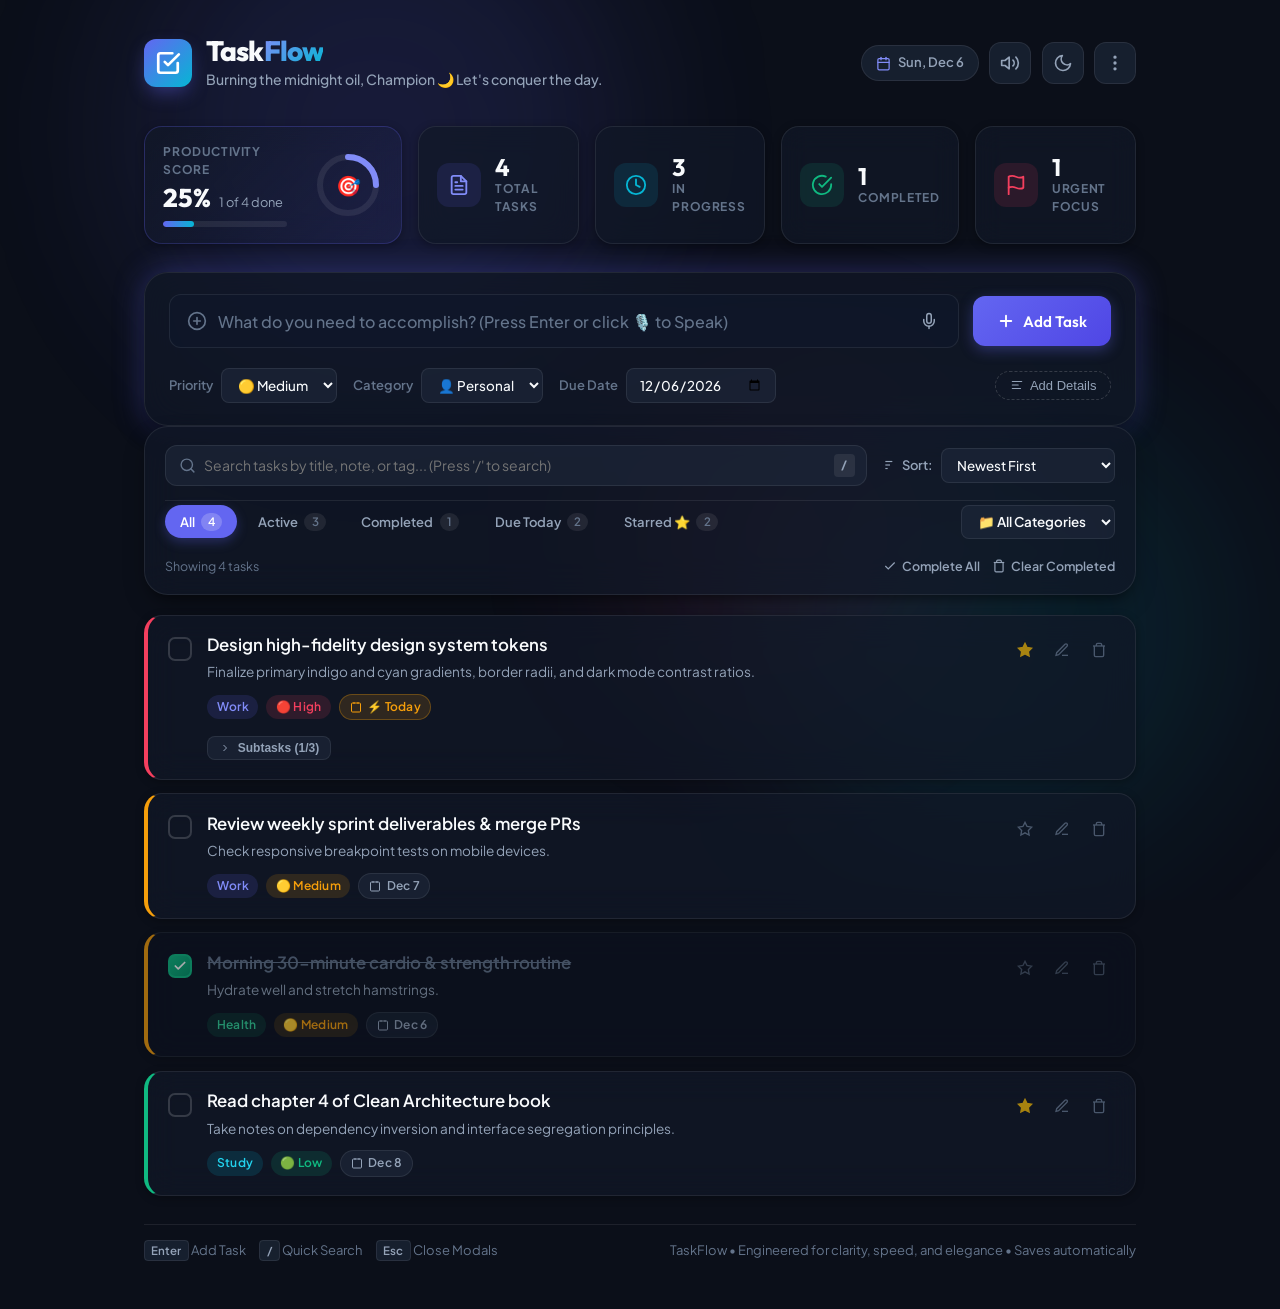
==== index.standalone.html @ ba14fab6 "first commit" ====
﻿<!DOCTYPE html>
<html lang="en" data-theme="dark">
<head>
  <meta charset="UTF-8">
  <meta name="viewport" content="width=device-width, initial-scale=1.0">
  <meta name="description" content="TaskFlow - A modern, high-performance To-Do and Task Management web application featuring glassmorphism design, priority filters, smart categories, subtasks, and instant local persistence.">
  <meta name="keywords" content="todo list, task manager, productivity app, todo app, task tracker">
  <meta name="author" content="TaskFlow Productivity">
  <title>TaskFlow &mdash; Premium Task &amp; Productivity Manager</title>

  <!-- Google Fonts -->
  <link rel="preconnect" href="https://fonts.googleapis.com">
  <link rel="preconnect" href="https://fonts.gstatic.com" crossorigin>
  <link href="https://fonts.googleapis.com/css2?family=Outfit:wght@300;400;500;600;700;800&family=Plus+Jakarta+Sans:wght@400;500;600;700&display=swap" rel="stylesheet">

  <style>
/* ==========================================================================
   TaskFlow Design System & Core Styles
   Modern Glassmorphism & High-Productivity Interface
   ========================================================================== */

:root {
  /* Fonts */
  --font-heading: 'Outfit', -apple-system, BlinkMacSystemFont, 'Segoe UI', Roboto, sans-serif;
  --font-body: 'Plus Jakarta Sans', -apple-system, BlinkMacSystemFont, 'Segoe UI', Roboto, sans-serif;

  /* Universal Color Accents */
  --primary-500: #6366f1;
  --primary-600: #4f46e5;
  --primary-400: #818cf8;
  --accent-cyan: #06b6d4;
  --accent-teal: #14b8a6;
  --accent-pink: #ec4899;
  --accent-emerald: #10b981;
  --accent-amber: #f59e0b;
  --accent-rose: #f43f5e;

  /* Priority Badges */
  --priority-high: #f43f5e;
  --priority-high-bg: rgba(244, 63, 94, 0.14);
  --priority-medium: #f59e0b;
  --priority-medium-bg: rgba(245, 158, 11, 0.14);
  --priority-low: #10b981;
  --priority-low-bg: rgba(16, 185, 129, 0.14);

  /* Categories Color Palette */
  --cat-work: #6366f1;
  --cat-personal: #ec4899;
  --cat-study: #06b6d4;
  --cat-health: #10b981;
  --cat-finance: #f59e0b;
  --cat-creative: #8b5cf6;

  /* Radii */
  --radius-sm: 8px;
  --radius-md: 12px;
  --radius-lg: 18px;
  --radius-xl: 24px;
  --radius-pill: 9999px;

  /* Transitions */
  --transition-fast: 0.15s cubic-bezier(0.4, 0, 0.2, 1);
  --transition-normal: 0.25s cubic-bezier(0.4, 0, 0.2, 1);
  --transition-bounce: 0.4s cubic-bezier(0.34, 1.56, 0.64, 1);
}

/* ==========================================================================
   Dark Theme (Default)
   ========================================================================== */
[data-theme="dark"] {
  --bg-app: #0b0f19;
  --bg-card: rgba(17, 24, 39, 0.72);
  --bg-card-hover: rgba(26, 36, 56, 0.85);
  --bg-surface: rgba(30, 41, 59, 0.65);
  --bg-input: rgba(15, 23, 42, 0.75);
  
  --border-subtle: rgba(255, 255, 255, 0.08);
  --border-medium: rgba(255, 255, 255, 0.16);
  --border-active: rgba(99, 102, 241, 0.6);

  --text-main: #f8fafc;
  --text-muted: #94a3b8;
  --text-dim: #64748b;
  --text-inverse: #0b0f19;

  --shadow-sm: 0 2px 8px rgba(0, 0, 0, 0.3);
  --shadow-md: 0 10px 25px -5px rgba(0, 0, 0, 0.4), 0 8px 10px -6px rgba(0, 0, 0, 0.3);
  --shadow-lg: 0 20px 40px -10px rgba(0, 0, 0, 0.6);
  --shadow-glow: 0 0 30px rgba(99, 102, 241, 0.35);

  --orb-1: rgba(99, 102, 241, 0.18);
  --orb-2: rgba(6, 182, 212, 0.14);
  --orb-3: rgba(236, 72, 153, 0.12);
}

/* ==========================================================================
   Light Theme
   ========================================================================== */
[data-theme="light"] {
  --bg-app: #f1f5f9;
  --bg-card: rgba(255, 255, 255, 0.82);
  --bg-card-hover: rgba(255, 255, 255, 0.95);
  --bg-surface: rgba(241, 245, 249, 0.8);
  --bg-input: #ffffff;

  --border-subtle: rgba(0, 0, 0, 0.08);
  --border-medium: rgba(0, 0, 0, 0.14);
  --border-active: rgba(99, 102, 241, 0.7);

  --text-main: #0f172a;
  --text-muted: #475569;
  --text-dim: #94a3b8;
  --text-inverse: #ffffff;

  --shadow-sm: 0 2px 8px rgba(0, 0, 0, 0.04);
  --shadow-md: 0 10px 25px -5px rgba(100, 116, 139, 0.12), 0 4px 6px -4px rgba(100, 116, 139, 0.08);
  --shadow-lg: 0 20px 35px -8px rgba(100, 116, 139, 0.18);
  --shadow-glow: 0 0 25px rgba(99, 102, 241, 0.2);

  --orb-1: rgba(99, 102, 241, 0.12);
  --orb-2: rgba(6, 182, 212, 0.1);
  --orb-3: rgba(236, 72, 153, 0.08);
}

/* ==========================================================================
   CSS Reset & Base
   ========================================================================== */
*, *::before, *::after {
  box-sizing: border-box;
  margin: 0;
  padding: 0;
}

html {
  font-size: 16px;
  scroll-behavior: smooth;
  height: 100%;
}

body {
  font-family: var(--font-body);
  background-color: var(--bg-app);
  color: var(--text-main);
  min-height: 100vh;
  line-height: 1.5;
  -webkit-font-smoothing: antialiased;
  -moz-osx-font-smoothing: grayscale;
  overflow-x: hidden;
  position: relative;
  transition: background-color 0.3s ease, color 0.3s ease;
}

/* Confetti Canvas Overlay */
#confetti-canvas {
  position: fixed;
  inset: 0;
  width: 100vw;
  height: 100vh;
  pointer-events: none;
  z-index: 9999;
}

/* Ambient Animated Glow Background */
.app-background {
  position: fixed;
  inset: 0;
  pointer-events: none;
  z-index: 0;
  overflow: hidden;
}

.glow-orb {
  position: absolute;
  border-radius: 50%;
  filter: blur(90px);
  opacity: 0.8;
  animation: floatOrb 18s ease-in-out infinite alternate;
}

.orb-1 {
  width: 500px;
  height: 500px;
  background: var(--orb-1);
  top: -120px;
  left: 10%;
  animation-duration: 22s;
}

.orb-2 {
  width: 450px;
  height: 450px;
  background: var(--orb-2);
  bottom: 5%;
  right: 5%;
  animation-duration: 26s;
}

.orb-3 {
  width: 350px;
  height: 350px;
  background: var(--orb-3);
  top: 40%;
  right: 25%;
  animation-duration: 18s;
}

@keyframes floatOrb {
  0% { transform: translate(0, 0) scale(1); }
  50% { transform: translate(40px, 30px) scale(1.08); }
  100% { transform: translate(-30px, 50px) scale(0.95); }
}

/* Layout Container */
.app-container {
  position: relative;
  z-index: 1;
  max-width: 1040px;
  margin: 0 auto;
  padding: 2.25rem 1.5rem 3rem;
  display: flex;
  flex-direction: column;
  gap: 1.75rem;
}

/* Glassmorphism Card Utility */
.glass-card {
  background: var(--bg-card);
  backdrop-filter: blur(18px);
  -webkit-backdrop-filter: blur(18px);
  border: 1px solid var(--border-subtle);
  border-radius: var(--radius-xl);
  box-shadow: var(--shadow-md);
  transition: border-color var(--transition-normal), box-shadow var(--transition-normal);
}

.glass-card:hover {
  border-color: var(--border-medium);
}

/* ==========================================================================
   Header Component
   ========================================================================== */
.app-header {
  display: flex;
  justify-content: space-between;
  align-items: center;
  flex-wrap: wrap;
  gap: 1.25rem;
  padding-bottom: 0.5rem;
}

.header-brand {
  display: flex;
  align-items: center;
  gap: 0.875rem;
}

.brand-logo {
  width: 48px;
  height: 48px;
  border-radius: var(--radius-md);
  background: linear-gradient(135deg, var(--primary-500), var(--accent-cyan));
  display: flex;
  align-items: center;
  justify-content: center;
  color: #ffffff;
  box-shadow: 0 8px 20px -4px rgba(99, 102, 241, 0.45);
  transition: transform var(--transition-bounce);
}

.brand-logo:hover {
  transform: rotate(-6deg) scale(1.06);
}

.brand-logo svg {
  width: 26px;
  height: 26px;
}

.brand-title {
  font-family: var(--font-heading);
  font-size: 1.75rem;
  font-weight: 800;
  letter-spacing: -0.03em;
  color: var(--text-main);
  line-height: 1.1;
}

.brand-title span {
  background: linear-gradient(135deg, var(--primary-400), var(--accent-cyan));
  -webkit-background-clip: text;
  -webkit-text-fill-color: transparent;
}

.brand-greeting {
  font-size: 0.875rem;
  color: var(--text-muted);
  margin-top: 0.15rem;
  font-weight: 500;
}

.header-actions {
  display: flex;
  align-items: center;
  gap: 0.65rem;
}

/* Date Badge */
.date-badge {
  display: inline-flex;
  align-items: center;
  gap: 0.45rem;
  padding: 0.45rem 0.85rem;
  background: var(--bg-surface);
  border: 1px solid var(--border-subtle);
  border-radius: var(--radius-pill);
  font-size: 0.8125rem;
  font-weight: 600;
  color: var(--text-muted);
}

.date-badge svg {
  color: var(--primary-400);
}

/* Icon Buttons */
.icon-button {
  background: var(--bg-surface);
  border: 1px solid var(--border-subtle);
  color: var(--text-muted);
  width: 42px;
  height: 42px;
  border-radius: var(--radius-md);
  display: flex;
  align-items: center;
  justify-content: center;
  cursor: pointer;
  transition: all var(--transition-fast);
  position: relative;
}

.icon-button:hover {
  background: var(--bg-card-hover);
  color: var(--text-main);
  border-color: var(--border-medium);
  transform: translateY(-2px);
  box-shadow: var(--shadow-sm);
}

.icon-button:active {
  transform: translateY(0) scale(0.96);
}

.btn-icon {
  width: 20px;
  height: 20px;
}

/* Dropdown Menu */
.dropdown-wrapper {
  position: relative;
}

.dropdown-menu {
  position: absolute;
  top: calc(100% + 8px);
  right: 0;
  background: var(--bg-card);
  backdrop-filter: blur(20px);
  border: 1px solid var(--border-medium);
  border-radius: var(--radius-lg);
  box-shadow: var(--shadow-lg);
  padding: 0.5rem;
  min-width: 190px;
  z-index: 100;
  display: flex;
  flex-direction: column;
  gap: 0.25rem;
  animation: fadeInDown 0.18s ease-out;
}

.dropdown-item {
  display: flex;
  align-items: center;
  gap: 0.65rem;
  padding: 0.55rem 0.85rem;
  border: none;
  background: transparent;
  color: var(--text-main);
  font-family: var(--font-body);
  font-size: 0.875rem;
  font-weight: 500;
  border-radius: var(--radius-sm);
  cursor: pointer;
  transition: background var(--transition-fast);
  text-align: left;
  width: 100%;
}

.dropdown-item:hover {
  background: var(--bg-surface);
}

.dropdown-item.text-danger:hover {
  background: rgba(244, 63, 94, 0.12);
  color: var(--accent-rose);
}

.file-label {
  cursor: pointer;
}

/* ==========================================================================
   Productivity Stats Dashboard Cards
   ========================================================================== */
.stats-grid {
  display: grid;
  grid-template-columns: 1.6fr 1fr 1fr 1fr 1fr;
  gap: 1rem;
}

.stat-card {
  background: var(--bg-card);
  backdrop-filter: blur(14px);
  border: 1px solid var(--border-subtle);
  border-radius: var(--radius-lg);
  padding: 1rem 1.15rem;
  display: flex;
  align-items: center;
  gap: 0.875rem;
  box-shadow: var(--shadow-sm);
  transition: all var(--transition-normal);
  cursor: pointer;
}

.stat-card:hover {
  transform: translateY(-2px);
  border-color: var(--border-medium);
  box-shadow: var(--shadow-md);
}

.stat-card.active-stat-card {
  border-color: var(--primary-400);
  background: var(--bg-card-hover);
}

/* Progress Stat Card Special Styling */
.progress-card {
  grid-column: span 1;
  justify-content: space-between;
  background: linear-gradient(135deg, var(--bg-card), rgba(99, 102, 241, 0.08));
  border-color: rgba(99, 102, 241, 0.25);
}

.progress-details {
  display: flex;
  flex-direction: column;
  gap: 0.35rem;
  flex: 1;
}

.stat-label {
  font-size: 0.75rem;
  text-transform: uppercase;
  letter-spacing: 0.05em;
  font-weight: 700;
  color: var(--text-dim);
}

.stat-heading {
  display: flex;
  align-items: baseline;
  gap: 0.5rem;
}

.progress-percent {
  font-family: var(--font-heading);
  font-size: 1.6rem;
  font-weight: 800;
  color: var(--text-main);
  line-height: 1;
}

.stat-subtext {
  font-size: 0.8rem;
  color: var(--text-muted);
}

.progress-bar-track {
  width: 90%;
  height: 6px;
  background: var(--border-subtle);
  border-radius: var(--radius-pill);
  overflow: hidden;
  margin-top: 0.2rem;
}

.progress-bar-fill {
  height: 100%;
  background: linear-gradient(90deg, var(--primary-500), var(--accent-cyan));
  border-radius: var(--radius-pill);
  transition: width 0.5s ease;
}

/* Circular Progress Indicator */
.progress-ring-container {
  position: relative;
  display: flex;
  align-items: center;
  justify-content: center;
}

.progress-ring {
  transform: rotate(-90deg);
}

.progress-ring-bg {
  color: var(--border-subtle);
}

.progress-ring-circle {
  color: var(--primary-400);
  transition: stroke-dashoffset 0.6s cubic-bezier(0.4, 0, 0.2, 1);
}

.ring-emoji {
  position: absolute;
  font-size: 1.25rem;
}

/* Stat Counter Numbers */
.stat-icon-wrapper {
  width: 44px;
  height: 44px;
  border-radius: var(--radius-md);
  display: flex;
  align-items: center;
  justify-content: center;
  flex-shrink: 0;
}

.stat-icon-wrapper svg {
  width: 22px;
  height: 22px;
}

.total-icon {
  background: rgba(99, 102, 241, 0.12);
  color: var(--primary-400);
}

.pending-icon {
  background: rgba(6, 182, 212, 0.12);
  color: var(--accent-cyan);
}

.completed-icon {
  background: rgba(16, 185, 129, 0.12);
  color: var(--accent-emerald);
}

.urgent-icon {
  background: rgba(244, 63, 94, 0.12);
  color: var(--accent-rose);
}

.stat-text {
  display: flex;
  flex-direction: column;
}

.stat-number {
  font-family: var(--font-heading);
  font-size: 1.5rem;
  font-weight: 700;
  line-height: 1.1;
  color: var(--text-main);
}

/* ==========================================================================
   Task Creation Panel
   ========================================================================== */
.task-creator-panel {
  padding: 1.35rem 1.5rem;
  position: relative;
  box-shadow: var(--shadow-md), var(--shadow-glow);
}

.task-form {
  display: flex;
  flex-direction: column;
  gap: 1rem;
}

.form-main-row {
  display: flex;
  align-items: center;
  gap: 0.875rem;
}

.input-wrapper {
  position: relative;
  flex: 1;
  display: flex;
  align-items: center;
}

.input-icon {
  position: absolute;
  left: 1.1rem;
  color: var(--text-dim);
  pointer-events: none;
  display: flex;
  align-items: center;
}

.input-icon svg {
  width: 20px;
  height: 20px;
}

.main-text-input {
  width: 100%;
  padding: 0.95rem 3.4rem 0.95rem 3rem;
  background: var(--bg-input);
  border: 1px solid var(--border-subtle);
  border-radius: var(--radius-md);
  color: var(--text-main);
  font-family: var(--font-body);
  font-size: 1rem;
  font-weight: 500;
  outline: none;
  transition: all var(--transition-fast);
}

.main-text-input:focus {
  border-color: var(--primary-400);
  box-shadow: 0 0 0 3px rgba(99, 102, 241, 0.25);
}

.main-text-input::placeholder {
  color: var(--text-dim);
}

/* Speech to Text Microphone Button */
.input-voice-btn {
  position: absolute;
  right: 0.75rem;
  width: 36px;
  height: 36px;
  border-radius: 50%;
  background: transparent;
  border: 1px solid transparent;
  color: var(--text-muted);
  display: flex;
  align-items: center;
  justify-content: center;
  cursor: pointer;
  transition: all var(--transition-fast);
  z-index: 2;
}

.input-voice-btn:hover {
  background: var(--bg-surface);
  color: var(--text-main);
  border-color: var(--border-subtle);
  transform: scale(1.05);
}

.input-voice-btn .mic-icon {
  width: 18px;
  height: 18px;
  transition: all var(--transition-fast);
}

/* Active Listening State */
.input-voice-btn.is-listening {
  background: rgba(244, 63, 94, 0.18);
  color: var(--accent-rose);
  border-color: rgba(244, 63, 94, 0.5);
  box-shadow: 0 0 16px rgba(244, 63, 94, 0.5);
  animation: pulseRecording 1.5s infinite;
}

.voice-pulse-ring {
  display: none;
}

.input-voice-btn.is-listening .voice-pulse-ring {
  display: block;
  position: absolute;
  inset: -4px;
  border-radius: 50%;
  border: 2px solid var(--accent-rose);
  opacity: 0.8;
  animation: rippleRing 1.4s cubic-bezier(0.2, 0.8, 0.2, 1) infinite;
}

@keyframes pulseRecording {
  0%, 100% { transform: scale(1); }
  50% { transform: scale(1.1); }
}

@keyframes rippleRing {
  0% { transform: scale(0.9); opacity: 0.9; }
  100% { transform: scale(1.6); opacity: 0; }
}

/* Live Voice Status Indicator Bar */
.voice-status-bar {
  display: flex;
  align-items: center;
  gap: 0.85rem;
  padding: 0.65rem 1rem;
  background: rgba(244, 63, 94, 0.08);
  border: 1px solid rgba(244, 63, 94, 0.3);
  border-radius: var(--radius-md);
  animation: fadeInDown 0.2s ease-out;
}

.voice-live-dot {
  width: 10px;
  height: 10px;
  border-radius: 50%;
  background: var(--accent-rose);
  box-shadow: 0 0 8px var(--accent-rose);
  animation: blinkDot 1s infinite alternate;
  flex-shrink: 0;
}

@keyframes blinkDot {
  from { opacity: 0.3; }
  to { opacity: 1; }
}

.voice-status-text {
  flex: 1;
  font-size: 0.84rem;
  font-weight: 600;
  color: var(--accent-rose);
  font-style: italic;
  white-space: nowrap;
  overflow: hidden;
  text-overflow: ellipsis;
}

/* Animated Sound Wave Bars */
.voice-soundwaves {
  display: flex;
  align-items: center;
  gap: 3px;
  height: 18px;
}

.voice-soundwaves span {
  width: 3px;
  background: var(--accent-rose);
  border-radius: 2px;
  animation: waveBar 0.8s ease-in-out infinite alternate;
}

.voice-soundwaves span:nth-child(1) { height: 6px; animation-delay: 0.1s; }
.voice-soundwaves span:nth-child(2) { height: 16px; animation-delay: 0.25s; }
.voice-soundwaves span:nth-child(3) { height: 10px; animation-delay: 0.4s; }
.voice-soundwaves span:nth-child(4) { height: 14px; animation-delay: 0.15s; }
.voice-soundwaves span:nth-child(5) { height: 8px; animation-delay: 0.3s; }

@keyframes waveBar {
  0% { transform: scaleY(0.4); }
  100% { transform: scaleY(1.3); }
}

.voice-stop-btn {
  background: var(--accent-rose);
  border: none;
  color: #ffffff;
  padding: 0.25rem 0.65rem;
  border-radius: var(--radius-sm);
  font-size: 0.75rem;
  font-weight: 700;
  cursor: pointer;
  transition: background var(--transition-fast);
}

.voice-stop-btn:hover {
  background: #e11d48;
}

/* Modal Voice Buttons */
.label-with-voice {
  display: flex;
  align-items: center;
  justify-content: space-between;
}

.voice-field-btn {
  display: inline-flex;
  align-items: center;
  gap: 0.35rem;
  background: var(--bg-surface);
  border: 1px solid var(--border-subtle);
  color: var(--text-muted);
  border-radius: var(--radius-pill);
  padding: 0.2rem 0.6rem;
  font-size: 0.72rem;
  font-weight: 600;
  cursor: pointer;
  transition: all var(--transition-fast);
}

.voice-field-btn:hover {
  color: var(--accent-rose);
  border-color: rgba(244, 63, 94, 0.4);
  background: rgba(244, 63, 94, 0.08);
}

.voice-field-btn.is-listening {
  color: var(--accent-rose);
  border-color: var(--accent-rose);
  background: rgba(244, 63, 94, 0.15);
  animation: pulseRecording 1.5s infinite;
}

/* Primary Gradient Button */
.primary-gradient-btn {
  display: inline-flex;
  align-items: center;
  justify-content: center;
  gap: 0.5rem;
  padding: 0.95rem 1.5rem;
  background: linear-gradient(135deg, var(--primary-500), var(--primary-600));
  color: #ffffff;
  border: none;
  border-radius: var(--radius-md);
  font-family: var(--font-heading);
  font-size: 0.95rem;
  font-weight: 600;
  cursor: pointer;
  white-space: nowrap;
  box-shadow: 0 4px 14px rgba(99, 102, 241, 0.35);
  transition: all var(--transition-fast);
}

.primary-gradient-btn svg {
  width: 18px;
  height: 18px;
}

.primary-gradient-btn:hover {
  background: linear-gradient(135deg, var(--primary-400), var(--primary-500));
  transform: translateY(-2px);
  box-shadow: 0 6px 20px rgba(99, 102, 241, 0.5);
}

.primary-gradient-btn:active {
  transform: translateY(0) scale(0.98);
}

.small-btn {
  padding: 0.5rem 0.875rem;
  font-size: 0.8125rem;
}

/* Secondary Button */
.secondary-btn {
  background: var(--bg-surface);
  border: 1px solid var(--border-subtle);
  color: var(--text-main);
  border-radius: var(--radius-md);
  font-family: var(--font-body);
  font-weight: 600;
  cursor: pointer;
  padding: 0.75rem 1.25rem;
  transition: all var(--transition-fast);
}

.secondary-btn:hover {
  background: var(--bg-card-hover);
  border-color: var(--border-medium);
}

/* Options Bar inside Form */
.form-options-bar {
  display: flex;
  align-items: center;
  flex-wrap: wrap;
  gap: 1rem;
  padding-top: 0.25rem;
}

.form-option-group {
  display: flex;
  align-items: center;
  gap: 0.5rem;
}

.option-label {
  font-size: 0.8125rem;
  font-weight: 600;
  color: var(--text-dim);
}

.form-select, .form-date-input {
  background: var(--bg-surface);
  border: 1px solid var(--border-subtle);
  color: var(--text-main);
  font-family: var(--font-body);
  font-size: 0.84rem;
  font-weight: 500;
  padding: 0.45rem 0.75rem;
  border-radius: var(--radius-sm);
  outline: none;
  cursor: pointer;
  transition: border-color var(--transition-fast);
}

.form-select:focus, .form-date-input:focus {
  border-color: var(--primary-400);
}

.text-pill-btn {
  display: inline-flex;
  align-items: center;
  gap: 0.4rem;
  background: transparent;
  border: 1px dashed var(--border-medium);
  color: var(--text-muted);
  padding: 0.4rem 0.85rem;
  border-radius: var(--radius-pill);
  font-size: 0.8125rem;
  font-weight: 500;
  cursor: pointer;
  transition: all var(--transition-fast);
  margin-left: auto;
}

.text-pill-btn:hover {
  color: var(--primary-400);
  border-color: var(--primary-400);
  background: rgba(99, 102, 241, 0.08);
}

/* Collapsible Detailed Notes & Subtask Draft area */
.advanced-fields {
  display: flex;
  flex-direction: column;
  gap: 0.75rem;
  padding: 1rem;
  background: var(--bg-surface);
  border-radius: var(--radius-md);
  border: 1px solid var(--border-subtle);
  animation: fadeInDown 0.2s ease-out;
}

.form-textarea {
  width: 100%;
  background: var(--bg-input);
  border: 1px solid var(--border-subtle);
  border-radius: var(--radius-sm);
  color: var(--text-main);
  font-family: var(--font-body);
  font-size: 0.875rem;
  padding: 0.65rem 0.85rem;
  resize: vertical;
  outline: none;
}

.form-textarea:focus {
  border-color: var(--primary-400);
}

.subtask-add-row {
  display: flex;
  gap: 0.5rem;
}

.subtask-input {
  flex: 1;
  background: var(--bg-input);
  border: 1px solid var(--border-subtle);
  border-radius: var(--radius-sm);
  color: var(--text-main);
  font-family: var(--font-body);
  font-size: 0.85rem;
  padding: 0.45rem 0.75rem;
  outline: none;
}

.subtask-input:focus {
  border-color: var(--primary-400);
}

.draft-subtasks-list, .edit-subtasks-list {
  list-style: none;
  display: flex;
  flex-direction: column;
  gap: 0.35rem;
  margin-top: 0.45rem;
}

.draft-subtask-item {
  display: flex;
  align-items: center;
  justify-content: space-between;
  padding: 0.35rem 0.65rem;
  background: var(--bg-card);
  border-radius: var(--radius-sm);
  font-size: 0.8125rem;
  color: var(--text-main);
  border: 1px solid var(--border-subtle);
}

.remove-subtask-btn {
  background: transparent;
  border: none;
  color: var(--accent-rose);
  cursor: pointer;
  font-size: 1rem;
  padding: 0 0.35rem;
}

/* ==========================================================================
   Feed Controls: Search, Filters & Bulk Operations
   ========================================================================== */
.feed-controls {
  padding: 1.15rem 1.25rem;
  display: flex;
  flex-direction: column;
  gap: 0.875rem;
  margin-bottom: 1.25rem;
}

.controls-top-row {
  display: flex;
  align-items: center;
  justify-content: space-between;
  gap: 1rem;
  flex-wrap: wrap;
}

.search-box {
  position: relative;
  flex: 1;
  min-width: 260px;
  display: flex;
  align-items: center;
}

.search-icon {
  position: absolute;
  left: 0.85rem;
  width: 17px;
  height: 17px;
  color: var(--text-dim);
  pointer-events: none;
}

.search-box input {
  width: 100%;
  padding: 0.65rem 2.5rem 0.65rem 2.4rem;
  background: var(--bg-surface);
  border: 1px solid var(--border-subtle);
  border-radius: var(--radius-md);
  color: var(--text-main);
  font-family: var(--font-body);
  font-size: 0.875rem;
  outline: none;
  transition: all var(--transition-fast);
}

.search-box input:focus {
  border-color: var(--primary-400);
  background: var(--bg-input);
}

.keyboard-hint {
  position: absolute;
  right: 0.75rem;
  background: var(--border-subtle);
  color: var(--text-muted);
  font-size: 0.75rem;
  padding: 0.15rem 0.45rem;
  border-radius: 4px;
  font-weight: 700;
  pointer-events: none;
}

.clear-input-btn {
  position: absolute;
  right: 2rem;
  background: transparent;
  border: none;
  color: var(--text-dim);
  cursor: pointer;
  font-size: 0.875rem;
  padding: 0.2rem;
}

.clear-input-btn:hover {
  color: var(--text-main);
}

.sort-selector-group {
  display: flex;
  align-items: center;
  gap: 0.5rem;
}

.sort-label {
  display: inline-flex;
  align-items: center;
  gap: 0.35rem;
  font-size: 0.8125rem;
  font-weight: 600;
  color: var(--text-muted);
}

.inline-select {
  padding: 0.45rem 0.65rem;
}

/* Filter Pills Row */
.filters-pills-row {
  display: flex;
  align-items: center;
  justify-content: space-between;
  gap: 1rem;
  flex-wrap: wrap;
  padding-top: 0.25rem;
  border-top: 1px solid var(--border-subtle);
}

.filter-status-pills {
  display: flex;
  align-items: center;
  gap: 0.4rem;
  flex-wrap: wrap;
}

.filter-tab {
  background: transparent;
  border: 1px solid transparent;
  color: var(--text-muted);
  font-family: var(--font-body);
  font-size: 0.8125rem;
  font-weight: 600;
  padding: 0.4rem 0.85rem;
  border-radius: var(--radius-pill);
  cursor: pointer;
  display: inline-flex;
  align-items: center;
  gap: 0.4rem;
  transition: all var(--transition-fast);
}

.filter-tab:hover {
  background: var(--bg-surface);
  color: var(--text-main);
}

.filter-tab.active {
  background: var(--primary-500);
  color: #ffffff;
  box-shadow: 0 4px 12px rgba(99, 102, 241, 0.3);
}

.filter-tab .badge {
  background: rgba(255, 255, 255, 0.2);
  padding: 0.1rem 0.45rem;
  border-radius: var(--radius-pill);
  font-size: 0.72rem;
}

.filter-tab:not(.active) .badge {
  background: var(--border-subtle);
  color: var(--text-dim);
}

/* Category Filter Dropdown */
.category-filter-select {
  padding: 0.4rem 0.75rem;
  font-weight: 600;
}

/* Bulk Toolbar */
.bulk-actions-bar {
  display: flex;
  align-items: center;
  justify-content: space-between;
  font-size: 0.78rem;
  color: var(--text-dim);
  padding-top: 0.25rem;
}

.bulk-btn-group {
  display: flex;
  gap: 0.75rem;
}

.subtle-link-btn {
  display: inline-flex;
  align-items: center;
  gap: 0.3rem;
  background: transparent;
  border: none;
  font-family: var(--font-body);
  font-size: 0.78rem;
  font-weight: 600;
  color: var(--text-muted);
  cursor: pointer;
  transition: color var(--transition-fast);
}

.subtle-link-btn:hover {
  color: var(--primary-400);
}

.subtle-link-btn.text-danger:hover {
  color: var(--accent-rose);
}

/* ==========================================================================
   Task Feed & Task Card Components
   ========================================================================== */
.task-list {
  list-style: none;
  display: flex;
  flex-direction: column;
  gap: 0.85rem;
}

.task-item {
  background: var(--bg-card);
  backdrop-filter: blur(16px);
  border: 1px solid var(--border-subtle);
  border-radius: var(--radius-lg);
  padding: 1.15rem 1.25rem;
  display: flex;
  flex-direction: column;
  gap: 0.75rem;
  box-shadow: var(--shadow-sm);
  transition: all var(--transition-normal);
  animation: slideInUp 0.25s cubic-bezier(0.16, 1, 0.3, 1);
  position: relative;
  overflow: hidden;
}

.task-item:hover {
  border-color: var(--border-medium);
  box-shadow: var(--shadow-md);
  transform: translateY(-2px);
}

.task-item.priority-high-border {
  border-left: 4px solid var(--priority-high);
}

.task-item.priority-medium-border {
  border-left: 4px solid var(--priority-medium);
}

.task-item.priority-low-border {
  border-left: 4px solid var(--priority-low);
}

.task-item.task-completed {
  opacity: 0.65;
  background: rgba(17, 24, 39, 0.45);
}

[data-theme="light"] .task-item.task-completed {
  background: rgba(241, 245, 249, 0.65);
}

.task-item.task-completed .task-title {
  text-decoration: line-through;
  color: var(--text-dim);
}

/* Task Header Row (Checkbox, Title, Quick Actions) */
.task-row-main {
  display: flex;
  align-items: flex-start;
  gap: 0.95rem;
}

/* Custom Interactive Checkbox */
.custom-checkbox-btn {
  background: transparent;
  border: 2px solid var(--border-medium);
  width: 24px;
  height: 24px;
  border-radius: 7px;
  display: flex;
  align-items: center;
  justify-content: center;
  cursor: pointer;
  flex-shrink: 0;
  margin-top: 0.15rem;
  transition: all var(--transition-bounce);
  color: #ffffff;
}

.custom-checkbox-btn:hover {
  border-color: var(--primary-400);
  transform: scale(1.1);
}

.custom-checkbox-btn.checked {
  background: linear-gradient(135deg, var(--accent-emerald), #059669);
  border-color: var(--accent-emerald);
}

.custom-checkbox-btn svg {
  width: 14px;
  height: 14px;
  opacity: 0;
  transform: scale(0.5);
  transition: all var(--transition-bounce);
}

.custom-checkbox-btn.checked svg {
  opacity: 1;
  transform: scale(1);
}

/* Title & Description */
.task-content-body {
  flex: 1;
  min-width: 0;
}

.task-title {
  font-size: 1.05rem;
  font-weight: 600;
  color: var(--text-main);
  word-break: break-word;
  line-height: 1.35;
  transition: color var(--transition-fast);
}

.task-notes-preview {
  font-size: 0.85rem;
  color: var(--text-muted);
  margin-top: 0.35rem;
  line-height: 1.45;
  white-space: pre-line;
}

/* Task Action Buttons on Right */
.task-actions {
  display: flex;
  align-items: center;
  gap: 0.3rem;
  opacity: 0.7;
  transition: opacity var(--transition-fast);
}

.task-item:hover .task-actions {
  opacity: 1;
}

.task-action-btn {
  background: transparent;
  border: none;
  color: var(--text-dim);
  width: 32px;
  height: 32px;
  border-radius: var(--radius-sm);
  display: flex;
  align-items: center;
  justify-content: center;
  cursor: pointer;
  transition: all var(--transition-fast);
}

.task-action-btn:hover {
  background: var(--bg-surface);
  color: var(--text-main);
}

.task-action-btn.star-btn.is-starred {
  color: #eab308;
}

.task-action-btn.delete-btn:hover {
  color: var(--accent-rose);
  background: rgba(244, 63, 94, 0.12);
}

/* Metadata Footer Row (Category, Priority, Due Date, Subtask Count) */
.task-meta-row {
  display: flex;
  align-items: center;
  flex-wrap: wrap;
  gap: 0.5rem;
  padding-left: 2.45rem;
}

.badge-pill {
  display: inline-flex;
  align-items: center;
  gap: 0.35rem;
  font-size: 0.75rem;
  font-weight: 600;
  padding: 0.2rem 0.6rem;
  border-radius: var(--radius-pill);
  letter-spacing: 0.02em;
}

/* Category Badges */
.badge-cat-Work { background: rgba(99, 102, 241, 0.15); color: #818cf8; }
.badge-cat-Personal { background: rgba(236, 72, 153, 0.15); color: #f472b6; }
.badge-cat-Study { background: rgba(6, 182, 212, 0.15); color: #22d3ee; }
.badge-cat-Health { background: rgba(16, 185, 129, 0.15); color: #34d399; }
.badge-cat-Finance { background: rgba(245, 158, 11, 0.15); color: #fbbf24; }
.badge-cat-Creative { background: rgba(139, 92, 246, 0.15); color: #a78bfa; }

/* Priority Badges */
.badge-priority-high { background: var(--priority-high-bg); color: var(--priority-high); }
.badge-priority-medium { background: var(--priority-medium-bg); color: var(--priority-medium); }
.badge-priority-low { background: var(--priority-low-bg); color: var(--priority-low); }

/* Due Date Status Badges */
.badge-due {
  background: var(--bg-surface);
  color: var(--text-muted);
  border: 1px solid var(--border-subtle);
}

.badge-due.is-overdue {
  background: rgba(244, 63, 94, 0.14);
  color: var(--accent-rose);
  border-color: rgba(244, 63, 94, 0.3);
  animation: pulseLight 2s infinite;
}

.badge-due.is-today {
  background: rgba(245, 158, 11, 0.14);
  color: var(--accent-amber);
  border-color: rgba(245, 158, 11, 0.3);
}

/* Subtasks Progress Accordion in Task Card */
.subtasks-wrapper {
  margin-top: 0.25rem;
  padding-left: 2.45rem;
}

.subtasks-toggle-btn {
  display: inline-flex;
  align-items: center;
  gap: 0.45rem;
  background: var(--bg-surface);
  border: 1px solid var(--border-subtle);
  border-radius: var(--radius-sm);
  padding: 0.25rem 0.65rem;
  font-size: 0.75rem;
  font-weight: 600;
  color: var(--text-muted);
  cursor: pointer;
  transition: all var(--transition-fast);
}

.subtasks-toggle-btn:hover {
  background: var(--bg-card-hover);
  color: var(--text-main);
}

.subtasks-toggle-btn svg {
  transition: transform var(--transition-fast);
}

.subtasks-toggle-btn.expanded svg {
  transform: rotate(90deg);
}

.task-subtasks-drawer {
  margin-top: 0.65rem;
  padding: 0.65rem 0.85rem;
  background: var(--bg-surface);
  border-radius: var(--radius-md);
  border: 1px solid var(--border-subtle);
  display: flex;
  flex-direction: column;
  gap: 0.45rem;
}

.subtask-item {
  display: flex;
  align-items: center;
  gap: 0.6rem;
  font-size: 0.84rem;
  color: var(--text-main);
}

.subtask-checkbox {
  width: 17px;
  height: 17px;
  accent-color: var(--primary-500);
  cursor: pointer;
}

.subtask-item.completed span {
  text-decoration: line-through;
  color: var(--text-dim);
}

/* ==========================================================================
   Empty State
   ========================================================================== */
.empty-state {
  text-align: center;
  padding: 3.5rem 1.5rem;
  display: flex;
  flex-direction: column;
  align-items: center;
  justify-content: center;
  background: var(--bg-card);
  backdrop-filter: blur(14px);
  border: 1px dashed var(--border-medium);
  border-radius: var(--radius-xl);
  animation: fadeInDown 0.3s ease-out;
}

.empty-illustration {
  width: 100px;
  height: 100px;
  margin-bottom: 1.25rem;
  color: var(--primary-400);
}

.empty-title {
  font-family: var(--font-heading);
  font-size: 1.35rem;
  font-weight: 700;
  color: var(--text-main);
}

.empty-subtitle {
  font-size: 0.9rem;
  color: var(--text-muted);
  max-width: 380px;
  margin: 0.45rem 0 1.25rem;
}

/* ==========================================================================
   Edit Task Modal Dialog
   ========================================================================== */
.modal-overlay {
  position: fixed;
  inset: 0;
  background: rgba(0, 0, 0, 0.65);
  backdrop-filter: blur(6px);
  -webkit-backdrop-filter: blur(6px);
  display: flex;
  align-items: center;
  justify-content: center;
  padding: 1.5rem;
  z-index: 1000;
  animation: fadeIn 0.2s ease-out;
}

.modal-dialog {
  width: 100%;
  max-width: 540px;
  max-height: 90vh;
  overflow-y: auto;
  padding: 1.75rem;
  animation: scaleUp 0.25s cubic-bezier(0.16, 1, 0.3, 1);
}

.modal-header {
  display: flex;
  align-items: center;
  justify-content: space-between;
  margin-bottom: 1.25rem;
  padding-bottom: 0.75rem;
  border-bottom: 1px solid var(--border-subtle);
}

.modal-title {
  font-family: var(--font-heading);
  font-size: 1.25rem;
  font-weight: 700;
  color: var(--text-main);
}

.modal-body {
  display: flex;
  flex-direction: column;
  gap: 1rem;
}

.form-group {
  display: flex;
  flex-direction: column;
  gap: 0.4rem;
}

.form-row-2 {
  display: grid;
  grid-template-columns: 1fr 1fr;
  gap: 1rem;
}

.form-label {
  font-size: 0.8125rem;
  font-weight: 600;
  color: var(--text-muted);
}

.modal-text-input {
  width: 100%;
  padding: 0.75rem 0.95rem;
  background: var(--bg-input);
  border: 1px solid var(--border-subtle);
  border-radius: var(--radius-md);
  color: var(--text-main);
  font-family: var(--font-body);
  font-size: 0.95rem;
  outline: none;
}

.modal-text-input:focus {
  border-color: var(--primary-400);
}

.modal-actions {
  display: flex;
  justify-content: flex-end;
  gap: 0.75rem;
  margin-top: 0.5rem;
  padding-top: 1rem;
  border-top: 1px solid var(--border-subtle);
}

/* ==========================================================================
   Toast Notification Banner
   ========================================================================== */
.toast-container {
  position: fixed;
  bottom: 2rem;
  right: 2rem;
  z-index: 10000;
  display: flex;
  flex-direction: column;
  gap: 0.75rem;
  pointer-events: none;
}

.toast {
  pointer-events: auto;
  background: var(--bg-card);
  backdrop-filter: blur(20px);
  border: 1px solid var(--border-medium);
  box-shadow: var(--shadow-lg);
  padding: 0.85rem 1.25rem;
  border-radius: var(--radius-md);
  display: flex;
  align-items: center;
  gap: 0.85rem;
  min-width: 300px;
  max-width: 420px;
  animation: slideInRight 0.3s cubic-bezier(0.16, 1, 0.3, 1);
  transition: all var(--transition-fast);
}

.toast.toast-undo {
  border-left: 4px solid var(--primary-400);
}

.toast.toast-success {
  border-left: 4px solid var(--accent-emerald);
}

.toast-message {
  flex: 1;
  font-size: 0.875rem;
  font-weight: 500;
  color: var(--text-main);
}

.toast-undo-btn {
  background: var(--primary-500);
  border: none;
  color: #ffffff;
  padding: 0.3rem 0.75rem;
  border-radius: var(--radius-sm);
  font-size: 0.8125rem;
  font-weight: 700;
  cursor: pointer;
  transition: background var(--transition-fast);
}

.toast-undo-btn:hover {
  background: var(--primary-400);
}

.toast-close-btn {
  background: transparent;
  border: none;
  color: var(--text-dim);
  font-size: 1rem;
  cursor: pointer;
}

/* ==========================================================================
   Footer
   ========================================================================== */
.app-footer {
  display: flex;
  align-items: center;
  justify-content: space-between;
  flex-wrap: wrap;
  gap: 0.75rem;
  padding-top: 1rem;
  border-top: 1px solid var(--border-subtle);
  font-size: 0.8125rem;
  color: var(--text-dim);
}

.footer-shortcuts {
  display: flex;
  align-items: center;
  gap: 0.85rem;
}

.footer-shortcuts kbd {
  background: var(--bg-surface);
  border: 1px solid var(--border-subtle);
  padding: 0.15rem 0.4rem;
  border-radius: 4px;
  font-size: 0.72rem;
  font-family: inherit;
  font-weight: 600;
  color: var(--text-muted);
}

/* ==========================================================================
   Keyframes & Animations
   ========================================================================== */
@keyframes fadeIn {
  from { opacity: 0; }
  to { opacity: 1; }
}

@keyframes fadeInDown {
  from { opacity: 0; transform: translateY(-8px); }
  to { opacity: 1; transform: translateY(0); }
}

@keyframes slideInUp {
  from { opacity: 0; transform: translateY(12px); }
  to { opacity: 1; transform: translateY(0); }
}

@keyframes slideInRight {
  from { opacity: 0; transform: translateX(30px); }
  to { opacity: 1; transform: translateX(0); }
}

@keyframes scaleUp {
  from { opacity: 0; transform: scale(0.94); }
  to { opacity: 1; transform: scale(1); }
}

@keyframes pulseLight {
  0%, 100% { opacity: 1; }
  50% { opacity: 0.6; }
}

/* Utility Hidden */
.hidden {
  display: none !important;
}

/* ==========================================================================
   Responsive Breakpoints
   ========================================================================== */
@media (max-width: 900px) {
  .stats-grid {
    grid-template-columns: 1fr 1fr;
  }
  .progress-card {
    grid-column: span 2;
  }
}

@media (max-width: 680px) {
  .app-container {
    padding: 1.25rem 1rem 2.5rem;
  }

  .stats-grid {
    grid-template-columns: 1fr 1fr;
    gap: 0.75rem;
  }

  .progress-card {
    grid-column: span 2;
  }

  .form-main-row {
    flex-direction: column;
  }

  .primary-gradient-btn {
    width: 100%;
  }

  .text-pill-btn {
    margin-left: 0;
    width: 100%;
    justify-content: center;
  }

  .controls-top-row {
    flex-direction: column;
    align-items: stretch;
  }

  .sort-selector-group {
    justify-content: space-between;
  }

  .filters-pills-row {
    flex-direction: column;
    align-items: stretch;
  }

  .category-filter-wrapper {
    width: 100%;
  }

  .category-filter-select {
    width: 100%;
  }

  .task-meta-row, .subtasks-wrapper {
    padding-left: 0;
  }

  .form-row-2 {
    grid-template-columns: 1fr;
  }

  .app-footer {
    flex-direction: column;
    align-items: center;
    text-align: center;
  }
}

</style>
</head>
<body>
  <!-- Canvas for celebratory particle confetti -->
  <canvas id="confetti-canvas"></canvas>

  <div class="app-background">
    <div class="glow-orb orb-1"></div>
    <div class="glow-orb orb-2"></div>
    <div class="glow-orb orb-3"></div>
  </div>

  <div class="app-container">
    <!-- Header -->
    <header class="app-header">
      <div class="header-brand">
        <div class="brand-logo" aria-hidden="true">
          <svg viewBox="0 0 24 24" fill="none" stroke="currentColor" stroke-width="2.5" stroke-linecap="round" stroke-linejoin="round">
            <path d="m9 11 3 3L22 4"></path>
            <path d="M21 12v7a2 2 0 0 1-2 2H5a2 2 0 0 1-2-2V5a2 2 0 0 1 2-2h11"></path>
          </svg>
        </div>
        <div class="brand-info">
          <h1 class="brand-title">Task<span>Flow</span></h1>
          <p class="brand-greeting" id="greeting-text">Welcome back! Let's get things done.</p>
        </div>
      </div>

      <div class="header-actions">
        <!-- Live Clock & Date Badge -->
        <div class="date-badge" id="live-date-badge" title="Current Date">
          <svg width="15" height="15" viewBox="0 0 24 24" fill="none" stroke="currentColor" stroke-width="2" stroke-linecap="round" stroke-linejoin="round">
            <rect x="3" y="4" width="18" height="18" rx="2" ry="2"></rect>
            <line x1="16" y1="2" x2="16" y2="6"></line>
            <line x1="8" y1="2" x2="8" y2="6"></line>
            <line x1="3" y1="10" x2="21" y2="10"></line>
          </svg>
          <span id="current-date-display">Today</span>
        </div>

        <!-- Sound Toggle -->
        <button id="sound-toggle-btn" class="icon-button" aria-label="Toggle Sound Effects" title="Toggle Sound FX">
          <svg id="sound-icon-on" class="btn-icon" viewBox="0 0 24 24" fill="none" stroke="currentColor" stroke-width="2" stroke-linecap="round" stroke-linejoin="round">
            <polygon points="11 5 6 9 2 9 2 15 6 15 11 19 11 5"></polygon>
            <path d="M19.07 4.93a10 10 0 0 1 0 14.14M15.54 8.46a5 5 0 0 1 0 7.07"></path>
          </svg>
          <svg id="sound-icon-off" class="btn-icon hidden" viewBox="0 0 24 24" fill="none" stroke="currentColor" stroke-width="2" stroke-linecap="round" stroke-linejoin="round">
            <polygon points="11 5 6 9 2 9 2 15 6 15 11 19 11 5"></polygon>
            <line x1="23" y1="9" x2="17" y2="15"></line>
            <line x1="17" y1="9" x2="23" y2="15"></line>
          </svg>
        </button>

        <!-- Theme Toggle -->
        <button id="theme-toggle-btn" class="icon-button" aria-label="Toggle Dark and Light Theme" title="Toggle Theme">
          <svg id="theme-icon-sun" class="btn-icon hidden" viewBox="0 0 24 24" fill="none" stroke="currentColor" stroke-width="2" stroke-linecap="round" stroke-linejoin="round">
            <circle cx="12" cy="12" r="5"></circle>
            <line x1="12" y1="1" x2="12" y2="3"></line>
            <line x1="12" y1="21" x2="12" y2="23"></line>
            <line x1="4.22" y1="4.22" x2="5.64" y2="5.64"></line>
            <line x1="18.36" y1="18.36" x2="19.78" y2="19.78"></line>
            <line x1="1" y1="12" x2="3" y2="12"></line>
            <line x1="21" y1="12" x2="23" y2="12"></line>
            <line x1="4.22" y1="19.78" x2="5.64" y2="18.36"></line>
            <line x1="18.36" y1="5.64" x2="19.78" y2="4.22"></line>
          </svg>
          <svg id="theme-icon-moon" class="btn-icon" viewBox="0 0 24 24" fill="none" stroke="currentColor" stroke-width="2" stroke-linecap="round" stroke-linejoin="round">
            <path d="M21 12.79A9 9 0 1 1 11.21 3 7 7 0 0 0 21 12.79z"></path>
          </svg>
        </button>

        <!-- Data Actions Dropdown Button -->
        <div class="dropdown-wrapper">
          <button id="data-menu-btn" class="icon-button" aria-label="Data Import and Export" title="Backup & Restore">
            <svg class="btn-icon" viewBox="0 0 24 24" fill="none" stroke="currentColor" stroke-width="2" stroke-linecap="round" stroke-linejoin="round">
              <circle cx="12" cy="12" r="1"></circle>
              <circle cx="12" cy="5" r="1"></circle>
              <circle cx="12" cy="19" r="1"></circle>
            </svg>
          </button>
          <div id="data-dropdown-menu" class="dropdown-menu hidden">
            <button id="export-json-btn" class="dropdown-item">
              <svg width="15" height="15" viewBox="0 0 24 24" fill="none" stroke="currentColor" stroke-width="2"><path d="M21 15v4a2 2 0 0 1-2 2H5a2 2 0 0 1-2-2v-4"></path><polyline points="7 10 12 15 17 10"></polyline><line x1="12" y1="15" x2="12" y2="3"></line></svg>
              Export JSON
            </button>
            <label for="import-json-input" class="dropdown-item file-label">
              <svg width="15" height="15" viewBox="0 0 24 24" fill="none" stroke="currentColor" stroke-width="2"><path d="M21 15v4a2 2 0 0 1-2 2H5a2 2 0 0 1-2-2v-4"></path><polyline points="17 8 12 3 7 8"></polyline><line x1="12" y1="3" x2="12" y2="15"></line></svg>
              Import JSON
              <input type="file" id="import-json-input" accept=".json" class="hidden">
            </label>
            <button id="reset-sample-btn" class="dropdown-item text-danger">
              <svg width="15" height="15" viewBox="0 0 24 24" fill="none" stroke="currentColor" stroke-width="2"><polyline points="1 4 1 10 7 10"></polyline><path d="M3.51 15a9 9 0 1 0 2.13-9.36L1 10"></path></svg>
              Load Sample Tasks
            </button>
          </div>
        </div>
      </div>
    </header>

    <!-- Productivity Dashboard Statistics Cards -->
    <section class="stats-grid" aria-label="Task Analytics and Progress">
      <!-- Progress Bar Card -->
      <div class="stat-card progress-card">
        <div class="progress-details">
          <span class="stat-label">Productivity Score</span>
          <div class="stat-heading">
            <span class="progress-percent" id="stat-progress-percent">0%</span>
            <span class="stat-subtext" id="stat-progress-ratio">0 of 0 done</span>
          </div>
          <div class="progress-bar-track">
            <div class="progress-bar-fill" id="stat-progress-fill" style="width: 0%;"></div>
          </div>
        </div>
        <div class="progress-ring-container">
          <svg class="progress-ring" width="68" height="68">
            <circle class="progress-ring-bg" stroke="currentColor" stroke-width="6" fill="transparent" r="28" cx="34" cy="34" />
            <circle class="progress-ring-circle" id="stat-progress-circle" stroke="currentColor" stroke-width="6" stroke-dasharray="175.92" stroke-dashoffset="175.92" stroke-linecap="round" fill="transparent" r="28" cx="34" cy="34" />
          </svg>
          <span class="ring-emoji" id="progress-emoji">🎯</span>
        </div>
      </div>

      <!-- Quick Counters -->
      <div class="stat-card" data-stat-filter="all">
        <div class="stat-icon-wrapper total-icon">
          <svg viewBox="0 0 24 24" fill="none" stroke="currentColor" stroke-width="2" stroke-linecap="round" stroke-linejoin="round">
            <path d="M14 2H6a2 2 0 0 0-2 2v16a2 2 0 0 0 2 2h12a2 2 0 0 0 2-2V8z"></path>
            <polyline points="14 2 14 8 20 8"></polyline>
            <line x1="16" y1="13" x2="8" y2="13"></line>
            <line x1="16" y1="17" x2="8" y2="17"></line>
            <polyline points="10 9 9 9 8 9"></polyline>
          </svg>
        </div>
        <div class="stat-text">
          <span class="stat-number" id="count-all">0</span>
          <span class="stat-label">Total Tasks</span>
        </div>
      </div>

      <div class="stat-card" data-stat-filter="active">
        <div class="stat-icon-wrapper pending-icon">
          <svg viewBox="0 0 24 24" fill="none" stroke="currentColor" stroke-width="2" stroke-linecap="round" stroke-linejoin="round">
            <circle cx="12" cy="12" r="10"></circle>
            <polyline points="12 6 12 12 16 14"></polyline>
          </svg>
        </div>
        <div class="stat-text">
          <span class="stat-number" id="count-active">0</span>
          <span class="stat-label">In Progress</span>
        </div>
      </div>

      <div class="stat-card" data-stat-filter="completed">
        <div class="stat-icon-wrapper completed-icon">
          <svg viewBox="0 0 24 24" fill="none" stroke="currentColor" stroke-width="2" stroke-linecap="round" stroke-linejoin="round">
            <path d="M22 11.08V12a10 10 0 1 1-5.93-9.14"></path>
            <polyline points="22 4 12 14.01 9 11.01"></polyline>
          </svg>
        </div>
        <div class="stat-text">
          <span class="stat-number" id="count-completed">0</span>
          <span class="stat-label">Completed</span>
        </div>
      </div>

      <div class="stat-card" data-stat-filter="high">
        <div class="stat-icon-wrapper urgent-icon">
          <svg viewBox="0 0 24 24" fill="none" stroke="currentColor" stroke-width="2" stroke-linecap="round" stroke-linejoin="round">
            <path d="M4 15s1-1 4-1 5 2 8 2 4-1 4-1V3s-1 1-4 1-5-2-8-2-4 1-4 1z"></path>
            <line x1="4" y1="22" x2="4" y2="15"></line>
          </svg>
        </div>
        <div class="stat-text">
          <span class="stat-number" id="count-high">0</span>
          <span class="stat-label">Urgent Focus</span>
        </div>
      </div>
    </section>

    <!-- Main Content Layout -->
    <main class="app-main-grid">
      <!-- Task Creation Panel -->
      <section class="task-creator-panel glass-card" aria-label="Create New Task">
        <form id="new-task-form" class="task-form">
          <div class="form-main-row">
            <div class="input-wrapper">
              <span class="input-icon">
                <svg viewBox="0 0 24 24" fill="none" stroke="currentColor" stroke-width="2" stroke-linecap="round" stroke-linejoin="round">
                  <circle cx="12" cy="12" r="10"></circle>
                  <line x1="12" y1="8" x2="12" y2="16"></line>
                  <line x1="8" y1="12" x2="16" y2="12"></line>
                </svg>
              </span>
              <input 
                type="text" 
                id="task-title-input" 
                class="main-text-input" 
                placeholder="What do you need to accomplish? (Press Enter or click 🎙️ to Speak)" 
                maxlength="150" 
                required 
                autocomplete="off"
              >
              <button type="button" id="voice-input-btn" class="input-voice-btn" aria-label="Speech to text" title="Speech to Text (Click and speak your task)">
                <svg class="mic-icon" viewBox="0 0 24 24" fill="none" stroke="currentColor" stroke-width="2" stroke-linecap="round" stroke-linejoin="round">
                  <path d="M12 2a3 3 0 0 0-3 3v7a3 3 0 0 0 6 0V5a3 3 0 0 0-3-3z"></path>
                  <path d="M19 10v2a7 7 0 0 1-14 0v-2"></path>
                  <line x1="12" y1="19" x2="12" y2="22"></line>
                </svg>
                <span class="voice-pulse-ring"></span>
              </button>
            </div>
            <button type="submit" id="add-task-btn" class="primary-gradient-btn">
              <svg viewBox="0 0 24 24" fill="none" stroke="currentColor" stroke-width="2.5" stroke-linecap="round" stroke-linejoin="round">
                <line x1="12" y1="5" x2="12" y2="19"></line>
                <line x1="5" y1="12" x2="19" y2="12"></line>
              </svg>
              <span>Add Task</span>
            </button>
          </div>

          <!-- Live Voice Input Listening Bar -->
          <div id="voice-status-bar" class="voice-status-bar hidden">
            <span class="voice-live-dot"></span>
            <span id="voice-status-text" class="voice-status-text">Listening... Speak now</span>
            <div class="voice-soundwaves">
              <span></span><span></span><span></span><span></span><span></span>
            </div>
            <button type="button" id="voice-stop-btn" class="voice-stop-btn">Finish Voice</button>
          </div>

          <!-- Extended Task Options Accordion/Bar -->
          <div class="form-options-bar">
            <!-- Priority Selector -->
            <div class="form-option-group">
              <label for="task-priority-select" class="option-label">Priority</label>
              <div class="custom-select-wrapper">
                <select id="task-priority-select" class="form-select">
                  <option value="low">🟢 Low</option>
                  <option value="medium" selected>🟡 Medium</option>
                  <option value="high">🔴 High</option>
                </select>
              </div>
            </div>

            <!-- Category Selector -->
            <div class="form-option-group">
              <label for="task-category-select" class="option-label">Category</label>
              <div class="custom-select-wrapper">
                <select id="task-category-select" class="form-select">
                  <option value="Work">💼 Work</option>
                  <option value="Personal" selected>👤 Personal</option>
                  <option value="Study">📚 Study</option>
                  <option value="Health">💪 Health</option>
                  <option value="Finance">💰 Finance</option>
                  <option value="Creative">🎨 Creative</option>
                </select>
              </div>
            </div>

            <!-- Due Date Picker -->
            <div class="form-option-group">
              <label for="task-due-date" class="option-label">Due Date</label>
              <div class="date-input-wrapper">
                <input type="date" id="task-due-date" class="form-date-input">
              </div>
            </div>

            <!-- Toggle Details Button -->
            <button type="button" id="toggle-advanced-btn" class="text-pill-btn" aria-expanded="false" title="Add notes and subtasks">
              <svg width="14" height="14" viewBox="0 0 24 24" fill="none" stroke="currentColor" stroke-width="2" stroke-linecap="round" stroke-linejoin="round">
                <line x1="4" y1="6" x2="20" y2="6"></line>
                <line x1="4" y1="12" x2="14" y2="12"></line>
                <line x1="4" y1="18" x2="18" y2="18"></line>
              </svg>
              <span>Add Details</span>
            </button>
          </div>

          <!-- Collapsible Note & Subtasks area -->
          <div id="advanced-fields" class="advanced-fields hidden">
            <div class="form-sub-row">
              <textarea id="task-notes-input" class="form-textarea" placeholder="Add detailed notes or context..." rows="2"></textarea>
            </div>
            <div class="subtasks-input-area">
              <div class="subtask-add-row">
                <input type="text" id="subtask-quick-input" class="subtask-input" placeholder="Add a checklist item (e.g. Gather documents)">
                <button type="button" id="add-subtask-draft-btn" class="secondary-btn small-btn">+ Add Item</button>
              </div>
              <ul id="draft-subtasks-list" class="draft-subtasks-list"></ul>
            </div>
          </div>
        </form>
      </section>

      <!-- Task Explorer / Feed Section -->
      <section class="task-feed-section" aria-label="Task Management Feed">
        <!-- Control Bar: Search, Filters & Sorters -->
        <div class="feed-controls glass-card">
          <!-- Top Row: Search and Batch Actions -->
          <div class="controls-top-row">
            <div class="search-box">
              <svg class="search-icon" viewBox="0 0 24 24" fill="none" stroke="currentColor" stroke-width="2" stroke-linecap="round" stroke-linejoin="round">
                <circle cx="11" cy="11" r="8"></circle>
                <line x1="21" y1="21" x2="16.65" y2="16.65"></line>
              </svg>
              <input type="text" id="task-search-input" placeholder="Search tasks by title, note, or tag... (Press '/' to search)" autocomplete="off">
              <button id="clear-search-btn" class="clear-input-btn hidden" aria-label="Clear Search">✕</button>
              <span class="keyboard-hint" aria-hidden="true">/</span>
            </div>

            <!-- Sort By Selector -->
            <div class="sort-selector-group">
              <label for="sort-tasks-select" class="sort-label">
                <svg width="14" height="14" viewBox="0 0 24 24" fill="none" stroke="currentColor" stroke-width="2">
                  <line x1="4" y1="6" x2="16" y2="6"></line>
                  <line x1="4" y1="12" x2="12" y2="12"></line>
                  <line x1="4" y1="18" x2="8" y2="18"></line>
                </svg>
                Sort:
              </label>
              <select id="sort-tasks-select" class="form-select inline-select">
                <option value="created-desc">Newest First</option>
                <option value="created-asc">Oldest First</option>
                <option value="due-asc">Due Date (Earliest)</option>
                <option value="priority-desc">Priority (High to Low)</option>
                <option value="alpha-asc">Alphabetical (A - Z)</option>
              </select>
            </div>
          </div>

          <!-- Filter Pills Row -->
          <div class="filters-pills-row">
            <div class="filter-status-pills" role="tablist" aria-label="Task status filters">
              <button class="filter-tab active" data-filter="all" role="tab" aria-selected="true">
                All <span class="badge" id="pill-all-count">0</span>
              </button>
              <button class="filter-tab" data-filter="active" role="tab" aria-selected="false">
                Active <span class="badge" id="pill-active-count">0</span>
              </button>
              <button class="filter-tab" data-filter="completed" role="tab" aria-selected="false">
                Completed <span class="badge" id="pill-completed-count">0</span>
              </button>
              <button class="filter-tab" data-filter="today" role="tab" aria-selected="false">
                Due Today <span class="badge" id="pill-today-count">0</span>
              </button>
              <button class="filter-tab" data-filter="starred" role="tab" aria-selected="false">
                Starred ⭐ <span class="badge" id="pill-starred-count">0</span>
              </button>
            </div>

            <!-- Category Filter dropdown -->
            <div class="category-filter-wrapper">
              <select id="category-filter-select" class="form-select category-filter-select" aria-label="Filter by category">
                <option value="all">📁 All Categories</option>
                <option value="Work">💼 Work</option>
                <option value="Personal">👤 Personal</option>
                <option value="Study">📚 Study</option>
                <option value="Health">💪 Health</option>
                <option value="Finance">💰 Finance</option>
                <option value="Creative">🎨 Creative</option>
              </select>
            </div>
          </div>

          <!-- Secondary Toolbar: Bulk Actions -->
          <div class="bulk-actions-bar">
            <div class="bulk-status-info">
              <span id="active-filter-summary">Showing all tasks</span>
            </div>
            <div class="bulk-btn-group">
              <button id="mark-all-done-btn" class="subtle-link-btn" title="Mark visible tasks completed">
                <svg width="14" height="14" viewBox="0 0 24 24" fill="none" stroke="currentColor" stroke-width="2"><polyline points="20 6 9 17 4 12"></polyline></svg>
                Complete All
              </button>
              <button id="clear-completed-btn" class="subtle-link-btn text-danger" title="Remove all completed tasks">
                <svg width="14" height="14" viewBox="0 0 24 24" fill="none" stroke="currentColor" stroke-width="2"><polyline points="3 6 5 6 21 6"></polyline><path d="M19 6v14a2 2 0 0 1-2 2H7a2 2 0 0 1-2-2V6m3 0V4a2 2 0 0 1 2-2h4a2 2 0 0 1 2 2v2"></path></svg>
                Clear Completed
              </button>
            </div>
          </div>
        </div>

        <!-- Task List Container -->
        <ul id="task-list" class="task-list" aria-live="polite" aria-label="Tasks List">
          <!-- Dynamically populated via app.js -->
        </ul>

        <!-- Empty State (Shown when no tasks match) -->
        <div id="empty-state" class="empty-state hidden">
          <div class="empty-illustration">
            <svg viewBox="0 0 120 120" fill="none" xmlns="http://www.w3.org/2000/svg">
              <circle cx="60" cy="60" r="50" fill="url(#empty-gradient)" fill-opacity="0.15" stroke="currentColor" stroke-width="2" stroke-dasharray="6 6"/>
              <path d="M42 60L54 72L78 48" stroke="currentColor" stroke-width="5" stroke-linecap="round" stroke-linejoin="round"/>
              <defs>
                <linearGradient id="empty-gradient" x1="10" y1="10" x2="110" y2="110" gradientUnits="userSpaceOnUse">
                  <stop stop-color="#6366f1"/>
                  <stop offset="1" stop-color="#06b6d4"/>
                </linearGradient>
              </defs>
            </svg>
          </div>
          <h2 class="empty-title" id="empty-title-text">All Caught Up!</h2>
          <p class="empty-subtitle" id="empty-desc-text">You have no tasks in this view. Enjoy your day or add a new goal above!</p>
          <button id="empty-add-btn" class="primary-gradient-btn small-btn">
            + Create New Task
          </button>
        </div>
      </section>
    </main>

    <!-- Footer -->
    <footer class="app-footer">
      <div class="footer-shortcuts">
        <span><kbd>Enter</kbd> Add Task</span>
        <span><kbd>/</kbd> Quick Search</span>
        <span><kbd>Esc</kbd> Close Modals</span>
      </div>
      <p class="footer-credit">TaskFlow &bull; Engineered for clarity, speed, and elegance &bull; Saves automatically</p>
    </footer>
  </div>

  <!-- Edit Task Modal -->
  <div id="edit-modal" class="modal-overlay hidden" role="dialog" aria-modal="true" aria-labelledby="edit-modal-title">
    <div class="modal-dialog glass-card">
      <div class="modal-header">
        <h3 id="edit-modal-title" class="modal-title">Edit Task Details</h3>
        <button id="close-modal-btn" class="icon-button close-btn" aria-label="Close dialog">✕</button>
      </div>
      <form id="edit-task-form" class="modal-body">
        <input type="hidden" id="edit-task-id">

        <div class="form-group">
          <div class="label-with-voice">
            <label for="edit-title-input" class="form-label">Task Title</label>
            <button type="button" class="voice-field-btn" data-voice-target="edit-title-input" title="Speak Task Title">
              <svg width="14" height="14" viewBox="0 0 24 24" fill="none" stroke="currentColor" stroke-width="2"><path d="M12 2a3 3 0 0 0-3 3v7a3 3 0 0 0 6 0V5a3 3 0 0 0-3-3z"></path><path d="M19 10v2a7 7 0 0 1-14 0v-2"></path><line x1="12" y1="19" x2="12" y2="22"></line></svg>
              <span>Voice</span>
            </button>
          </div>
          <input type="text" id="edit-title-input" class="modal-text-input" required maxlength="150">
        </div>

        <div class="form-row-2">
          <div class="form-group">
            <label for="edit-priority-select" class="form-label">Priority</label>
            <select id="edit-priority-select" class="form-select">
              <option value="low">🟢 Low Priority</option>
              <option value="medium">🟡 Medium Priority</option>
              <option value="high">🔴 High Priority</option>
            </select>
          </div>
          <div class="form-group">
            <label for="edit-category-select" class="form-label">Category</label>
            <select id="edit-category-select" class="form-select">
              <option value="Work">💼 Work</option>
              <option value="Personal">👤 Personal</option>
              <option value="Study">📚 Study</option>
              <option value="Health">💪 Health</option>
              <option value="Finance">💰 Finance</option>
              <option value="Creative">🎨 Creative</option>
            </select>
          </div>
        </div>

        <div class="form-group">
          <label for="edit-due-date" class="form-label">Due Date</label>
          <input type="date" id="edit-due-date" class="form-date-input">
        </div>

        <div class="form-group">
          <div class="label-with-voice">
            <label for="edit-notes-input" class="form-label">Description &amp; Notes</label>
            <button type="button" class="voice-field-btn" data-voice-target="edit-notes-input" title="Speak Notes">
              <svg width="14" height="14" viewBox="0 0 24 24" fill="none" stroke="currentColor" stroke-width="2"><path d="M12 2a3 3 0 0 0-3 3v7a3 3 0 0 0 6 0V5a3 3 0 0 0-3-3z"></path><path d="M19 10v2a7 7 0 0 1-14 0v-2"></path><line x1="12" y1="19" x2="12" y2="22"></line></svg>
              <span>Voice</span>
            </button>
          </div>
          <textarea id="edit-notes-input" class="form-textarea" rows="3" placeholder="Add additional details..."></textarea>
        </div>

        <div class="form-group">
          <label class="form-label">Subtasks / Checklist</label>
          <div class="subtask-add-row">
            <input type="text" id="edit-subtask-input" class="subtask-input" placeholder="Add subtask...">
            <button type="button" id="edit-subtask-add-btn" class="secondary-btn small-btn">+ Add</button>
          </div>
          <ul id="edit-subtasks-list" class="edit-subtasks-list"></ul>
        </div>

        <div class="modal-actions">
          <button type="button" id="cancel-edit-btn" class="secondary-btn">Cancel</button>
          <button type="submit" class="primary-gradient-btn">Save Changes</button>
        </div>
      </form>
    </div>
  </div>

  <!-- Toast Notification System -->
  <div id="toast-container" class="toast-container" aria-live="assertive"></div>

  <script>
/**
 * TaskFlow - Advanced To-Do & Task Management Application
 * Pure Vanilla JavaScript implementation with Web Audio FX, Canvas Confetti, and LocalStorage
 */

(() => {
  'use strict';

  // --- Initial Default Sample Tasks ---
  const DEFAULT_SAMPLE_TASKS = [
    {
      id: 'task-1',
      title: 'Design high-fidelity design system tokens',
      notes: 'Finalize primary indigo and cyan gradients, border radii, and dark mode contrast ratios.',
      priority: 'high',
      category: 'Work',
      dueDate: getRelativeDateString(0), // Today
      completed: false,
      starred: true,
      createdAt: Date.now() - 3600000 * 2,
      subtasks: [
        { id: 'sub-1', title: 'Export Figma color styles', completed: true },
        { id: 'sub-2', title: 'Verify WCAG AA contrast ratio', completed: false },
        { id: 'sub-3', title: 'Document typography scale', completed: false }
      ]
    },
    {
      id: 'task-2',
      title: 'Review weekly sprint deliverables & merge PRs',
      notes: 'Check responsive breakpoint tests on mobile devices.',
      priority: 'medium',
      category: 'Work',
      dueDate: getRelativeDateString(1), // Tomorrow
      completed: false,
      starred: false,
      createdAt: Date.now() - 3600000 * 5,
      subtasks: []
    },
    {
      id: 'task-3',
      title: 'Morning 30-minute cardio & strength routine',
      notes: 'Hydrate well and stretch hamstrings.',
      priority: 'medium',
      category: 'Health',
      dueDate: getRelativeDateString(0),
      completed: true,
      starred: false,
      createdAt: Date.now() - 3600000 * 8,
      subtasks: []
    },
    {
      id: 'task-4',
      title: 'Read chapter 4 of Clean Architecture book',
      notes: 'Take notes on dependency inversion and interface segregation principles.',
      priority: 'low',
      category: 'Study',
      dueDate: getRelativeDateString(2),
      completed: false,
      starred: true,
      createdAt: Date.now() - 3600000 * 12,
      subtasks: []
    }
  ];

  // Helper for relative date strings (YYYY-MM-DD)
  function getRelativeDateString(offsetDays) {
    const d = new Date();
    d.setDate(d.getDate() + offsetDays);
    const year = d.getFullYear();
    const month = String(d.getMonth() + 1).padStart(2, '0');
    const day = String(d.getDate()).padStart(2, '0');
    return `${year}-${month}-${day}`;
  }

  // --- State ---
  let tasks = [];
  let currentFilter = 'all'; // 'all', 'active', 'completed', 'today', 'starred'
  let currentCategory = 'all';
  let searchQuery = '';
  let currentSort = 'created-desc';
  let isSoundEnabled = true;
  let draftSubtasks = [];
  let editSubtasks = [];
  let lastDeletedTask = null;
  let undoTimeoutId = null;

  // --- DOM Elements ---
  const taskListEl = document.getElementById('task-list');
  const emptyStateEl = document.getElementById('empty-state');
  const emptyTitleText = document.getElementById('empty-title-text');
  const emptyDescText = document.getElementById('empty-desc-text');
  const newTaskForm = document.getElementById('new-task-form');
  const taskTitleInput = document.getElementById('task-title-input');
  const taskPrioritySelect = document.getElementById('task-priority-select');
  const taskCategorySelect = document.getElementById('task-category-select');
  const taskDueDate = document.getElementById('task-due-date');
  const toggleAdvancedBtn = document.getElementById('toggle-advanced-btn');
  const advancedFields = document.getElementById('advanced-fields');
  const taskNotesInput = document.getElementById('task-notes-input');
  const subtaskQuickInput = document.getElementById('subtask-quick-input');
  const addSubtaskDraftBtn = document.getElementById('add-subtask-draft-btn');
  const draftSubtasksListEl = document.getElementById('draft-subtasks-list');

  // Search & Filter
  const taskSearchInput = document.getElementById('task-search-input');
  const clearSearchBtn = document.getElementById('clear-search-btn');
  const sortTasksSelect = document.getElementById('sort-tasks-select');
  const categoryFilterSelect = document.getElementById('category-filter-select');
  const filterTabs = document.querySelectorAll('.filter-tab');
  const activeFilterSummary = document.getElementById('active-filter-summary');

  // Stats Counters & Ring
  const countAllEl = document.getElementById('count-all');
  const countActiveEl = document.getElementById('count-active');
  const countCompletedEl = document.getElementById('count-completed');
  const countHighEl = document.getElementById('count-high');
  const pillAllCount = document.getElementById('pill-all-count');
  const pillActiveCount = document.getElementById('pill-active-count');
  const pillCompletedCount = document.getElementById('pill-completed-count');
  const pillTodayCount = document.getElementById('pill-today-count');
  const pillStarredCount = document.getElementById('pill-starred-count');
  const statProgressPercent = document.getElementById('stat-progress-percent');
  const statProgressRatio = document.getElementById('stat-progress-ratio');
  const statProgressFill = document.getElementById('stat-progress-fill');
  const statProgressCircle = document.getElementById('stat-progress-circle');
  const progressEmoji = document.getElementById('progress-emoji');

  // Header Elements
  const greetingText = document.getElementById('greeting-text');
  const currentDateDisplay = document.getElementById('current-date-display');
  const themeToggleBtn = document.getElementById('theme-toggle-btn');
  const themeIconSun = document.getElementById('theme-icon-sun');
  const themeIconMoon = document.getElementById('theme-icon-moon');
  const soundToggleBtn = document.getElementById('sound-toggle-btn');
  const soundIconOn = document.getElementById('sound-icon-on');
  const soundIconOff = document.getElementById('sound-icon-off');
  const dataMenuBtn = document.getElementById('data-menu-btn');
  const dataDropdownMenu = document.getElementById('data-dropdown-menu');
  const exportJsonBtn = document.getElementById('export-json-btn');
  const importJsonInput = document.getElementById('import-json-input');
  const resetSampleBtn = document.getElementById('reset-sample-btn');

  // Bulk buttons
  const markAllDoneBtn = document.getElementById('mark-all-done-btn');
  const clearCompletedBtn = document.getElementById('clear-completed-btn');
  const emptyAddBtn = document.getElementById('empty-add-btn');

  // Edit Modal Elements
  const editModal = document.getElementById('edit-modal');
  const editTaskForm = document.getElementById('edit-task-form');
  const editTaskId = document.getElementById('edit-task-id');
  const editTitleInput = document.getElementById('edit-title-input');
  const editPrioritySelect = document.getElementById('edit-priority-select');
  const editCategorySelect = document.getElementById('edit-category-select');
  const editDueDate = document.getElementById('edit-due-date');
  const editNotesInput = document.getElementById('edit-notes-input');
  const editSubtaskInput = document.getElementById('edit-subtask-input');
  const editSubtaskAddBtn = document.getElementById('edit-subtask-add-btn');
  const editSubtasksListEl = document.getElementById('edit-subtasks-list');
  const closeModalBtn = document.getElementById('close-modal-btn');
  const cancelEditBtn = document.getElementById('cancel-edit-btn');

  // Toast Container
  const toastContainer = document.getElementById('toast-container');

  // --- Web Audio Synthesizer (Zero asset dependency) ---
  let audioCtx = null;

  function initAudio() {
    if (!audioCtx && (window.AudioContext || window.webkitAudioContext)) {
      audioCtx = new (window.AudioContext || window.webkitAudioContext)();
    }
    if (audioCtx && audioCtx.state === 'suspended') {
      audioCtx.resume();
    }
  }

  function playUiSound(type) {
    if (!isSoundEnabled) return;
    try {
      initAudio();
      if (!audioCtx) return;

      const now = audioCtx.currentTime;

      if (type === 'complete') {
        // High, joyful pleasant 2-chord chime
        const osc1 = audioCtx.createOscillator();
        const osc2 = audioCtx.createOscillator();
        const gainNode = audioCtx.createGain();

        osc1.type = 'sine';
        osc2.type = 'triangle';

        osc1.frequency.setValueAtTime(523.25, now); // C5
        osc1.frequency.exponentialRampToValueAtTime(783.99, now + 0.15); // G5

        osc2.frequency.setValueAtTime(659.25, now); // E5
        osc2.frequency.exponentialRampToValueAtTime(1046.50, now + 0.18); // C6

        gainNode.gain.setValueAtTime(0.18, now);
        gainNode.gain.exponentialRampToValueAtTime(0.001, now + 0.35);

        osc1.connect(gainNode);
        osc2.connect(gainNode);
        gainNode.connect(audioCtx.destination);

        osc1.start(now);
        osc2.start(now);
        osc1.stop(now + 0.35);
        osc2.stop(now + 0.35);
      } else if (type === 'add') {
        // Crisp pop
        const osc = audioCtx.createOscillator();
        const gain = audioCtx.createGain();
        osc.type = 'sine';
        osc.frequency.setValueAtTime(440, now);
        osc.frequency.exponentialRampToValueAtTime(880, now + 0.08);

        gain.gain.setValueAtTime(0.15, now);
        gain.gain.exponentialRampToValueAtTime(0.001, now + 0.1);

        osc.connect(gain);
        gain.connect(audioCtx.destination);
        osc.start(now);
        osc.stop(now + 0.1);
      } else if (type === 'delete') {
        // Soft descending swoosh
        const osc = audioCtx.createOscillator();
        const gain = audioCtx.createGain();
        osc.type = 'sine';
        osc.frequency.setValueAtTime(320, now);
        osc.frequency.exponentialRampToValueAtTime(150, now + 0.12);

        gain.gain.setValueAtTime(0.12, now);
        gain.gain.exponentialRampToValueAtTime(0.001, now + 0.15);

        osc.connect(gain);
        gain.connect(audioCtx.destination);
        osc.start(now);
        osc.stop(now + 0.15);
      }
    } catch {
      // AudioContext failure should not stop app flow
    }
  }

  // --- Confetti Particle System ---
  const confettiCanvas = document.getElementById('confetti-canvas');
  const confettiCtx = confettiCanvas ? confettiCanvas.getContext('2d') : null;
  let particles = [];
  let confettiAnimId = null;

  function resizeConfetti() {
    if (!confettiCanvas) return;
    confettiCanvas.width = window.innerWidth;
    confettiCanvas.height = window.innerHeight;
  }
  window.addEventListener('resize', resizeConfetti);
  resizeConfetti();

  function triggerConfettiBurst(originX, originY) {
    if (!confettiCtx) return;
    const colors = ['#6366f1', '#06b6d4', '#10b981', '#f59e0b', '#ec4899', '#a855f7'];
    const count = 45;
    const x = originX || window.innerWidth / 2;
    const y = originY || window.innerHeight / 3;

    for (let i = 0; i < count; i++) {
      const angle = Math.random() * Math.PI * 2;
      const speed = 4 + Math.random() * 8;
      particles.push({
        x,
        y,
        vx: Math.cos(angle) * speed,
        vy: Math.sin(angle) * speed - 2,
        size: 5 + Math.random() * 5,
        color: colors[Math.floor(Math.random() * colors.length)],
        rotation: Math.random() * 360,
        rotationSpeed: (Math.random() - 0.5) * 12,
        opacity: 1,
        decay: 0.015 + Math.random() * 0.02
      });
    }

    if (!confettiAnimId) {
      animateConfetti();
    }
  }

  function animateConfetti() {
    if (!confettiCtx) return;
    confettiCtx.clearRect(0, 0, confettiCanvas.width, confettiCanvas.height);

    for (let i = particles.length - 1; i >= 0; i--) {
      const p = particles[i];
      p.x += p.vx;
      p.y += p.vy;
      p.vy += 0.25; // gravity
      p.vx *= 0.98;
      p.rotation += p.rotationSpeed;
      p.opacity -= p.decay;

      if (p.opacity <= 0 || p.y > confettiCanvas.height) {
        particles.splice(i, 1);
        continue;
      }

      confettiCtx.save();
      confettiCtx.translate(p.x, p.y);
      confettiCtx.rotate((p.rotation * Math.PI) / 180);
      confettiCtx.globalAlpha = p.opacity;
      confettiCtx.fillStyle = p.color;
      confettiCtx.fillRect(-p.size / 2, -p.size / 2, p.size, p.size * 0.6);
      confettiCtx.restore();
    }

    if (particles.length > 0) {
      confettiAnimId = requestAnimationFrame(animateConfetti);
    } else {
      confettiAnimId = null;
    }
  }

  // --- LocalStorage & State Persistence ---
  function loadPersistedData() {
    // Tasks
    const storedTasks = localStorage.getItem('taskflow_tasks');
    if (storedTasks) {
      try {
        tasks = JSON.parse(storedTasks);
      } catch {
        tasks = [...DEFAULT_SAMPLE_TASKS];
      }
    } else {
      tasks = [...DEFAULT_SAMPLE_TASKS];
      saveTasksToStorage();
    }

    // Theme
    const savedTheme = localStorage.getItem('taskflow_theme') || 'dark';
    applyTheme(savedTheme);

    // Sound
    const savedSound = localStorage.getItem('taskflow_sound');
    if (savedSound !== null) {
      isSoundEnabled = savedSound === 'true';
    }
    updateSoundButtonUi();

    // Set default due date in form to today
    taskDueDate.value = getRelativeDateString(0);
  }

  function saveTasksToStorage() {
    localStorage.setItem('taskflow_tasks', JSON.stringify(tasks));
  }

  // --- Theme Management ---
  function applyTheme(theme) {
    document.documentElement.setAttribute('data-theme', theme);
    localStorage.setItem('taskflow_theme', theme);
    if (theme === 'dark') {
      themeIconSun.classList.add('hidden');
      themeIconMoon.classList.remove('hidden');
    } else {
      themeIconSun.classList.remove('hidden');
      themeIconMoon.classList.add('hidden');
    }
  }

  function toggleTheme() {
    const current = document.documentElement.getAttribute('data-theme') || 'dark';
    const next = current === 'dark' ? 'light' : 'dark';
    applyTheme(next);
    showToast(`Switched to ${next} theme`, 'info');
  }

  // --- Sound Management ---
  function toggleSound() {
    isSoundEnabled = !isSoundEnabled;
    localStorage.setItem('taskflow_sound', isSoundEnabled);
    updateSoundButtonUi();
    showToast(`Sound FX ${isSoundEnabled ? 'Enabled' : 'Muted'}`, 'info');
    if (isSoundEnabled) {
      playUiSound('add');
    }
  }

  function updateSoundButtonUi() {
    if (isSoundEnabled) {
      soundIconOn.classList.remove('hidden');
      soundIconOff.classList.add('hidden');
    } else {
      soundIconOn.classList.add('hidden');
      soundIconOff.classList.remove('hidden');
    }
  }

  // --- Greeting and Live Clock ---
  function updateGreetingAndDate() {
    const now = new Date();
    const hours = now.getHours();

    let greeting = 'Good morning';
    let emoji = '🌅';
    if (hours >= 12 && hours < 17) {
      greeting = 'Good afternoon';
      emoji = '⚡';
    } else if (hours >= 17 && hours < 22) {
      greeting = 'Good evening';
      emoji = '✨';
    } else if (hours >= 22 || hours < 5) {
      greeting = 'Burning the midnight oil';
      emoji = '🌙';
    }

    greetingText.textContent = `${greeting}, Champion ${emoji} Let's conquer the day.`;

    const options = { weekday: 'short', month: 'short', day: 'numeric' };
    currentDateDisplay.textContent = now.toLocaleDateString('en-US', options);
  }

  // --- Filtering and Sorting ---
  function getFilteredAndSortedTasks() {
    let result = [...tasks];
    const todayStr = getRelativeDateString(0);

    // Status filter
    if (currentFilter === 'active') {
      result = result.filter(t => !t.completed);
    } else if (currentFilter === 'completed') {
      result = result.filter(t => t.completed);
    } else if (currentFilter === 'today') {
      result = result.filter(t => t.dueDate === todayStr);
    } else if (currentFilter === 'starred') {
      result = result.filter(t => t.starred);
    }

    // Category filter
    if (currentCategory !== 'all') {
      result = result.filter(t => t.category === currentCategory);
    }

    // Search query
    if (searchQuery.trim() !== '') {
      const q = searchQuery.toLowerCase().trim();
      result = result.filter(t => {
        const titleMatch = t.title.toLowerCase().includes(q);
        const notesMatch = t.notes && t.notes.toLowerCase().includes(q);
        const catMatch = t.category.toLowerCase().includes(q);
        const subtasksMatch = t.subtasks && t.subtasks.some(s => s.title.toLowerCase().includes(q));
        return titleMatch || notesMatch || catMatch || subtasksMatch;
      });
    }

    // Sorting
    result.sort((a, b) => {
      if (currentSort === 'created-desc') {
        return (b.createdAt || 0) - (a.createdAt || 0);
      } else if (currentSort === 'created-asc') {
        return (a.createdAt || 0) - (b.createdAt || 0);
      } else if (currentSort === 'due-asc') {
        if (!a.dueDate) return 1;
        if (!b.dueDate) return -1;
        return a.dueDate.localeCompare(b.dueDate);
      } else if (currentSort === 'priority-desc') {
        const pMap = { high: 3, medium: 2, low: 1 };
        return (pMap[b.priority] || 1) - (pMap[a.priority] || 1);
      } else if (currentSort === 'alpha-asc') {
        return a.title.localeCompare(b.title);
      }
      return 0;
    });

    return result;
  }

  // --- Stats Dashboard & Ring Calculations ---
  function updateDashboardStats() {
    const total = tasks.length;
    const completed = tasks.filter(t => t.completed).length;
    const active = total - completed;
    const high = tasks.filter(t => t.priority === 'high' && !t.completed).length;
    const todayStr = getRelativeDateString(0);
    const todayCount = tasks.filter(t => t.dueDate === todayStr).length;
    const starredCount = tasks.filter(t => t.starred).length;

    // Update count labels
    countAllEl.textContent = total;
    countActiveEl.textContent = active;
    countCompletedEl.textContent = completed;
    countHighEl.textContent = high;

    // Update filter pill counts
    pillAllCount.textContent = total;
    pillActiveCount.textContent = active;
    pillCompletedCount.textContent = completed;
    pillTodayCount.textContent = todayCount;
    pillStarredCount.textContent = starredCount;

    // Productivity Percentage
    const percentage = total === 0 ? 0 : Math.round((completed / total) * 100);
    statProgressPercent.textContent = `${percentage}%`;
    statProgressRatio.textContent = `${completed} of ${total} done`;
    statProgressFill.style.width = `${percentage}%`;

    // SVG Circular Ring: circumference = 2 * PI * 28 = ~175.92
    const circumference = 2 * Math.PI * 28;
    const offset = circumference - (percentage / 100) * circumference;
    statProgressCircle.style.strokeDashoffset = offset;

    // Reactive emoji on completion score
    if (percentage === 100 && total > 0) {
      progressEmoji.textContent = '🏆';
    } else if (percentage >= 70) {
      progressEmoji.textContent = '🔥';
    } else if (percentage >= 40) {
      progressEmoji.textContent = '⚡';
    } else {
      progressEmoji.textContent = '🎯';
    }
  }

  // --- Render Tasks Feed ---
  function renderTasks() {
    updateDashboardStats();
    const visibleTasks = getFilteredAndSortedTasks();
    taskListEl.innerHTML = '';

    // Summary line
    let summaryText = `Showing ${visibleTasks.length} ${visibleTasks.length === 1 ? 'task' : 'tasks'}`;
    if (currentFilter !== 'all') summaryText += ` in "${currentFilter}"`;
    if (currentCategory !== 'all') summaryText += ` (${currentCategory})`;
    if (searchQuery.trim()) summaryText += ` matching "${searchQuery}"`;
    activeFilterSummary.textContent = summaryText;

    if (visibleTasks.length === 0) {
      emptyStateEl.classList.remove('hidden');
      if (searchQuery.trim()) {
        emptyTitleText.textContent = 'No matching tasks';
        emptyDescText.textContent = `No tasks found matching "${searchQuery}". Try a different keyword or clear your search.`;
      } else if (currentFilter === 'completed') {
        emptyTitleText.textContent = 'No tasks completed yet';
        emptyDescText.textContent = 'Check off active items as you finish them to build momentum!';
      } else if (currentFilter === 'today') {
        emptyTitleText.textContent = 'Nothing due today';
        emptyDescText.textContent = 'Great job staying on top of deadlines or assign today to upcoming tasks.';
      } else {
        emptyTitleText.textContent = 'All Caught Up!';
        emptyDescText.textContent = 'Your task list is crystal clear. Enjoy the moment or add your next milestone.';
      }
      return;
    }

    emptyStateEl.classList.add('hidden');

    const todayStr = getRelativeDateString(0);

    visibleTasks.forEach(task => {
      const li = document.createElement('li');
      li.className = `task-item priority-${task.priority}-border ${task.completed ? 'task-completed' : ''}`;
      li.dataset.id = task.id;

      // Subtasks completed count
      const totalSubtasks = (task.subtasks || []).length;
      const completedSubtasks = (task.subtasks || []).filter(s => s.completed).length;

      // Date Badge logic
      let dueDateBadgeHtml = '';
      if (task.dueDate) {
        let dateClass = 'badge-due';
        let label = formatDateDisplay(task.dueDate);

        if (!task.completed) {
          if (task.dueDate < todayStr) {
            dateClass += ' is-overdue';
            label = `⚠️ Overdue (${label})`;
          } else if (task.dueDate === todayStr) {
            dateClass += ' is-today';
            label = `⚡ Today`;
          }
        }

        dueDateBadgeHtml = `
          <span class="badge-pill ${dateClass}" title="Due date">
            <svg width="12" height="12" viewBox="0 0 24 24" fill="none" stroke="currentColor" stroke-width="2"><rect x="3" y="4" width="18" height="18" rx="2"></rect><line x1="16" y1="2" x2="16" y2="6"></line><line x1="8" y1="2" x2="8" y2="6"></line></svg>
            ${label}
          </span>
        `;
      }

      // Subtask Accordion HTML
      let subtasksHtml = '';
      if (totalSubtasks > 0) {
        subtasksHtml = `
          <div class="subtasks-wrapper">
            <button class="subtasks-toggle-btn" data-toggle-subtasks="${task.id}" aria-expanded="false">
              <svg width="12" height="12" viewBox="0 0 24 24" fill="none" stroke="currentColor" stroke-width="2"><polyline points="9 18 15 12 9 6"></polyline></svg>
              <span>Subtasks (${completedSubtasks}/${totalSubtasks})</span>
            </button>
            <div class="task-subtasks-drawer hidden" id="subtasks-drawer-${task.id}">
              ${task.subtasks.map(sub => `
                <label class="subtask-item ${sub.completed ? 'completed' : ''}">
                  <input type="checkbox" class="subtask-checkbox" data-task-id="${task.id}" data-subtask-id="${sub.id}" ${sub.completed ? 'checked' : ''}>
                  <span>${escapeHtml(sub.title)}</span>
                </label>
              `).join('')}
            </div>
          </div>
        `;
      }

      li.innerHTML = `
        <div class="task-row-main">
          <button class="custom-checkbox-btn ${task.completed ? 'checked' : ''}" data-action="toggle-complete" data-id="${task.id}" aria-label="${task.completed ? 'Mark incomplete' : 'Mark complete'}">
            <svg viewBox="0 0 24 24" fill="none" stroke="currentColor" stroke-width="3" stroke-linecap="round" stroke-linejoin="round">
              <polyline points="20 6 9 17 4 12"></polyline>
            </svg>
          </button>

          <div class="task-content-body">
            <div class="task-title">${escapeHtml(task.title)}</div>
            ${task.notes ? `<p class="task-notes-preview">${escapeHtml(task.notes)}</p>` : ''}
          </div>

          <div class="task-actions">
            <button class="task-action-btn star-btn ${task.starred ? 'is-starred' : ''}" data-action="toggle-star" data-id="${task.id}" title="${task.starred ? 'Unstar task' : 'Star task'}">
              <svg width="16" height="16" viewBox="0 0 24 24" fill="${task.starred ? 'currentColor' : 'none'}" stroke="currentColor" stroke-width="2"><polygon points="12 2 15.09 8.26 22 9.27 17 14.14 18.18 21.02 12 17.77 5.82 21.02 7 14.14 2 9.27 8.91 8.26 12 2"></polygon></svg>
            </button>
            <button class="task-action-btn" data-action="edit" data-id="${task.id}" title="Edit task">
              <svg width="16" height="16" viewBox="0 0 24 24" fill="none" stroke="currentColor" stroke-width="2"><path d="M12 20h9"></path><path d="M16.5 3.5a2.121 2.121 0 0 1 3 3L7 19l-4 1 1-4L16.5 3.5z"></path></svg>
            </button>
            <button class="task-action-btn delete-btn" data-action="delete" data-id="${task.id}" title="Delete task">
              <svg width="16" height="16" viewBox="0 0 24 24" fill="none" stroke="currentColor" stroke-width="2"><polyline points="3 6 5 6 21 6"></polyline><path d="M19 6v14a2 2 0 0 1-2 2H7a2 2 0 0 1-2-2V6m3 0V4a2 2 0 0 1 2-2h4a2 2 0 0 1 2 2v2"></path></svg>
            </button>
          </div>
        </div>

        <div class="task-meta-row">
          <span class="badge-pill badge-cat-${escapeHtml(task.category)}">${escapeHtml(task.category)}</span>
          <span class="badge-pill badge-priority-${task.priority}">
            ${task.priority === 'high' ? '🔴 High' : task.priority === 'medium' ? '🟡 Medium' : '🟢 Low'}
          </span>
          ${dueDateBadgeHtml}
        </div>

        ${subtasksHtml}
      `;

      taskListEl.appendChild(li);
    });
  }

  // --- Task Interactions & Delegation ---
  taskListEl.addEventListener('click', (e) => {
    // 1. Toggle Complete
    const completeBtn = e.target.closest('[data-action="toggle-complete"]');
    if (completeBtn) {
      const taskId = completeBtn.dataset.id;
      toggleTaskCompletion(taskId, completeBtn);
      return;
    }

    // 2. Toggle Star
    const starBtn = e.target.closest('[data-action="toggle-star"]');
    if (starBtn) {
      const taskId = starBtn.dataset.id;
      toggleTaskStarred(taskId);
      return;
    }

    // 3. Edit Task
    const editBtn = e.target.closest('[data-action="edit"]');
    if (editBtn) {
      const taskId = editBtn.dataset.id;
      openEditModal(taskId);
      return;
    }

    // 4. Delete Task
    const deleteBtn = e.target.closest('[data-action="delete"]');
    if (deleteBtn) {
      const taskId = deleteBtn.dataset.id;
      deleteTaskWithUndo(taskId);
      return;
    }

    // 5. Toggle Subtasks Drawer
    const drawerBtn = e.target.closest('[data-toggle-subtasks]');
    if (drawerBtn) {
      const taskId = drawerBtn.dataset.toggleSubtasks;
      const drawer = document.getElementById(`subtasks-drawer-${taskId}`);
      if (drawer) {
        drawer.classList.toggle('hidden');
        drawerBtn.classList.toggle('expanded');
      }
      return;
    }

    // 6. Subtask Checkbox
    if (e.target.classList.contains('subtask-checkbox')) {
      const taskId = e.target.dataset.taskId;
      const subtaskId = e.target.dataset.subtaskId;
      toggleSubtaskItem(taskId, subtaskId, e.target.checked);
      return;
    }
  });

  function toggleTaskCompletion(id, btnElement) {
    const task = tasks.find(t => t.id === id);
    if (!task) return;

    task.completed = !task.completed;
    saveTasksToStorage();

    if (task.completed) {
      playUiSound('complete');
      if (btnElement) {
        const rect = btnElement.getBoundingClientRect();
        triggerConfettiBurst(rect.left + rect.width / 2, rect.top + rect.height / 2);
      }
      showToast(`Task completed! Keep up the momentum 🚀`, 'success');

      // Check if all tasks completed!
      const allDone = tasks.length > 0 && tasks.every(t => t.completed);
      if (allDone) {
        setTimeout(() => triggerConfettiBurst(), 300);
      }
    } else {
      playUiSound('add');
    }

    renderTasks();
  }

  function toggleTaskStarred(id) {
    const task = tasks.find(t => t.id === id);
    if (!task) return;
    task.starred = !task.starred;
    saveTasksToStorage();
    playUiSound('add');
    renderTasks();
  }

  function toggleSubtaskItem(taskId, subtaskId, isChecked) {
    const task = tasks.find(t => t.id === taskId);
    if (!task || !task.subtasks) return;
    const sub = task.subtasks.find(s => s.id === subtaskId);
    if (sub) {
      sub.completed = isChecked;
      saveTasksToStorage();
      if (isChecked) playUiSound('complete');
      renderTasks();
    }
  }

  function deleteTaskWithUndo(id) {
    const taskIndex = tasks.findIndex(t => t.id === id);
    if (taskIndex === -1) return;

    lastDeletedTask = {
      task: tasks[taskIndex],
      index: taskIndex
    };

    tasks.splice(taskIndex, 1);
    saveTasksToStorage();
    playUiSound('delete');
    renderTasks();

    // Show undo toast
    showUndoToast(`Task deleted`, () => {
      if (lastDeletedTask) {
        tasks.splice(lastDeletedTask.index, 0, lastDeletedTask.task);
        saveTasksToStorage();
        playUiSound('add');
        renderTasks();
        showToast('Task restored', 'success');
        lastDeletedTask = null;
      }
    });
  }

  // --- Add Task Form Handling ---
  newTaskForm.addEventListener('submit', (e) => {
    e.preventDefault();
    const title = taskTitleInput.value.trim();
    if (!title) return;

    const newTask = {
      id: 'task-' + Date.now(),
      title: title,
      priority: taskPrioritySelect.value,
      category: taskCategorySelect.value,
      dueDate: taskDueDate.value || '',
      notes: taskNotesInput.value.trim(),
      completed: false,
      starred: false,
      createdAt: Date.now(),
      subtasks: [...draftSubtasks]
    };

    tasks.unshift(newTask);
    saveTasksToStorage();
    playUiSound('add');

    // Reset inputs
    taskTitleInput.value = '';
    taskNotesInput.value = '';
    draftSubtasks = [];
    renderDraftSubtasks();

    if (!advancedFields.classList.contains('hidden')) {
      toggleAdvancedFormFields();
    }

    renderTasks();
    showToast('Task added successfully', 'success');
  });

  // Toggle Advanced creation inputs
  toggleAdvancedBtn.addEventListener('click', () => {
    toggleAdvancedFormFields();
  });

  function toggleAdvancedFormFields() {
    const isHidden = advancedFields.classList.toggle('hidden');
    toggleAdvancedBtn.setAttribute('aria-expanded', !isHidden);
    toggleAdvancedBtn.querySelector('span').textContent = isHidden ? 'Add Details' : 'Hide Details';
  }

  // Add draft subtask in new task form
  addSubtaskDraftBtn.addEventListener('click', () => {
    addDraftSubtask();
  });

  subtaskQuickInput.addEventListener('keydown', (e) => {
    if (e.key === 'Enter') {
      e.preventDefault();
      addDraftSubtask();
    }
  });

  function addDraftSubtask() {
    const text = subtaskQuickInput.value.trim();
    if (!text) return;
    draftSubtasks.push({
      id: 'sub-' + Date.now() + Math.random().toString(36).substring(2, 6),
      title: text,
      completed: false
    });
    subtaskQuickInput.value = '';
    renderDraftSubtasks();
  }

  function renderDraftSubtasks() {
    draftSubtasksListEl.innerHTML = draftSubtasks.map((sub, idx) => `
      <li class="draft-subtask-item">
        <span>${escapeHtml(sub.title)}</span>
        <button type="button" class="remove-subtask-btn" data-draft-idx="${idx}" aria-label="Remove item">✕</button>
      </li>
    `).join('');
  }

  draftSubtasksListEl.addEventListener('click', (e) => {
    const btn = e.target.closest('.remove-subtask-btn');
    if (btn) {
      const idx = parseInt(btn.dataset.draftIdx, 10);
      draftSubtasks.splice(idx, 1);
      renderDraftSubtasks();
    }
  });

  // --- Edit Task Modal Logic ---
  function openEditModal(taskId) {
    const task = tasks.find(t => t.id === taskId);
    if (!task) return;

    editTaskId.value = task.id;
    editTitleInput.value = task.title;
    editPrioritySelect.value = task.priority;
    editCategorySelect.value = task.category;
    editDueDate.value = task.dueDate || '';
    editNotesInput.value = task.notes || '';
    editSubtasks = (task.subtasks || []).map(s => ({ ...s }));

    renderEditSubtasks();
    editModal.classList.remove('hidden');
    editTitleInput.focus();
  }

  function closeEditModal() {
    editModal.classList.add('hidden');
    editSubtasks = [];
  }

  closeModalBtn.addEventListener('click', closeEditModal);
  cancelEditBtn.addEventListener('click', closeEditModal);

  editModal.addEventListener('click', (e) => {
    if (e.target === editModal) {
      closeEditModal();
    }
  });

  editSubtaskAddBtn.addEventListener('click', () => {
    addEditSubtask();
  });

  editSubtaskInput.addEventListener('keydown', (e) => {
    if (e.key === 'Enter') {
      e.preventDefault();
      addEditSubtask();
    }
  });

  function addEditSubtask() {
    const text = editSubtaskInput.value.trim();
    if (!text) return;
    editSubtasks.push({
      id: 'sub-' + Date.now() + Math.random().toString(36).substring(2, 6),
      title: text,
      completed: false
    });
    editSubtaskInput.value = '';
    renderEditSubtasks();
  }

  function renderEditSubtasks() {
    editSubtasksListEl.innerHTML = editSubtasks.map((sub, idx) => `
      <li class="draft-subtask-item">
        <span>${escapeHtml(sub.title)}</span>
        <button type="button" class="remove-subtask-btn" data-edit-sub-idx="${idx}" aria-label="Remove item">✕</button>
      </li>
    `).join('');
  }

  editSubtasksListEl.addEventListener('click', (e) => {
    const btn = e.target.closest('.remove-subtask-btn');
    if (btn) {
      const idx = parseInt(btn.dataset.editSubIdx, 10);
      editSubtasks.splice(idx, 1);
      renderEditSubtasks();
    }
  });

  editTaskForm.addEventListener('submit', (e) => {
    e.preventDefault();
    const id = editTaskId.value;
    const task = tasks.find(t => t.id === id);
    if (!task) return;

    task.title = editTitleInput.value.trim();
    task.priority = editPrioritySelect.value;
    task.category = editCategorySelect.value;
    task.dueDate = editDueDate.value || '';
    task.notes = editNotesInput.value.trim();
    task.subtasks = [...editSubtasks];

    saveTasksToStorage();
    playUiSound('add');
    closeEditModal();
    renderTasks();
    showToast('Task updated successfully', 'success');
  });

  // --- Search & Filters Handlers ---
  taskSearchInput.addEventListener('input', (e) => {
    searchQuery = e.target.value;
    if (searchQuery.length > 0) {
      clearSearchBtn.classList.remove('hidden');
    } else {
      clearSearchBtn.classList.add('hidden');
    }
    renderTasks();
  });

  clearSearchBtn.addEventListener('click', () => {
    taskSearchInput.value = '';
    searchQuery = '';
    clearSearchBtn.classList.add('hidden');
    taskSearchInput.focus();
    renderTasks();
  });

  filterTabs.forEach(tab => {
    tab.addEventListener('click', () => {
      filterTabs.forEach(t => {
        t.classList.remove('active');
        t.setAttribute('aria-selected', 'false');
      });
      tab.classList.add('active');
      tab.setAttribute('aria-selected', 'true');
      currentFilter = tab.dataset.filter;
      renderTasks();
    });
  });

  categoryFilterSelect.addEventListener('change', (e) => {
    currentCategory = e.target.value;
    renderTasks();
  });

  sortTasksSelect.addEventListener('change', (e) => {
    currentSort = e.target.value;
    renderTasks();
  });

  // Stat Card click to filter
  document.querySelectorAll('.stat-card[data-stat-filter]').forEach(card => {
    card.addEventListener('click', () => {
      const filter = card.dataset.statFilter;
      const targetTab = document.querySelector(`.filter-tab[data-filter="${filter}"]`);
      if (targetTab) {
        targetTab.click();
      }
    });
  });

  // Bulk Actions
  markAllDoneBtn.addEventListener('click', () => {
    const visible = getFilteredAndSortedTasks();
    if (visible.length === 0) return;
    visible.forEach(t => t.completed = true);
    saveTasksToStorage();
    playUiSound('complete');
    triggerConfettiBurst();
    renderTasks();
    showToast('All visible tasks marked complete!', 'success');
  });

  clearCompletedBtn.addEventListener('click', () => {
    const completedCount = tasks.filter(t => t.completed).length;
    if (completedCount === 0) {
      showToast('No completed tasks to clear', 'info');
      return;
    }
    tasks = tasks.filter(t => !t.completed);
    saveTasksToStorage();
    playUiSound('delete');
    renderTasks();
    showToast(`Cleared ${completedCount} completed tasks`, 'success');
  });

  emptyAddBtn.addEventListener('click', () => {
    taskTitleInput.focus();
    taskTitleInput.scrollIntoView({ behavior: 'smooth' });
  });

  // --- Data Import & Export ---
  dataMenuBtn.addEventListener('click', (e) => {
    e.stopPropagation();
    dataDropdownMenu.classList.toggle('hidden');
  });

  document.addEventListener('click', () => {
    if (!dataDropdownMenu.classList.contains('hidden')) {
      dataDropdownMenu.classList.add('hidden');
    }
  });

  exportJsonBtn.addEventListener('click', () => {
    const dataStr = 'data:text/json;charset=utf-8,' + encodeURIComponent(JSON.stringify(tasks, null, 2));
    const downloadAnchor = document.createElement('a');
    const filename = `taskflow_backup_${new Date().toISOString().slice(0, 10)}.json`;
    downloadAnchor.setAttribute('href', dataStr);
    downloadAnchor.setAttribute('download', filename);
    document.body.appendChild(downloadAnchor);
    downloadAnchor.click();
    downloadAnchor.remove();
    showToast('Tasks exported to JSON', 'success');
  });

  importJsonInput.addEventListener('change', (e) => {
    const file = e.target.files[0];
    if (!file) return;

    const reader = new FileReader();
    reader.onload = (event) => {
      try {
        const imported = JSON.parse(event.target.result);
        if (Array.isArray(imported)) {
          tasks = imported;
          saveTasksToStorage();
          renderTasks();
          showToast(`Successfully imported ${imported.length} tasks`, 'success');
        } else {
          showToast('Invalid JSON file format', 'error');
        }
      } catch {
        showToast('Error parsing JSON file', 'error');
      }
    };
    reader.readAsText(file);
    e.target.value = '';
  });

  resetSampleBtn.addEventListener('click', () => {
    if (confirm('Load sample tasks? This will append the starter task set.')) {
      tasks = [...tasks, ...DEFAULT_SAMPLE_TASKS.map(t => ({ ...t, id: 'sample-' + Date.now() + Math.random().toString(36).substring(2, 5) }))];
      saveTasksToStorage();
      renderTasks();
      showToast('Sample tasks loaded', 'success');
    }
  });

  // --- Toast Notifications ---
  function showToast(message, type = 'info') {
    const toast = document.createElement('div');
    toast.className = `toast toast-${type}`;
    toast.innerHTML = `
      <span class="toast-message">${escapeHtml(message)}</span>
      <button class="toast-close-btn" aria-label="Close notification">✕</button>
    `;

    toast.querySelector('.toast-close-btn').addEventListener('click', () => {
      toast.remove();
    });

    toastContainer.appendChild(toast);

    setTimeout(() => {
      if (toast.parentNode) {
        toast.style.opacity = '0';
        toast.style.transform = 'translateX(30px)';
        setTimeout(() => toast.remove(), 250);
      }
    }, 3800);
  }

  function showUndoToast(message, onUndo) {
    if (undoTimeoutId) {
      clearTimeout(undoTimeoutId);
    }

    // Remove any previous undo toasts
    const existingUndo = toastContainer.querySelector('.toast-undo');
    if (existingUndo) existingUndo.remove();

    const toast = document.createElement('div');
    toast.className = 'toast toast-undo';
    toast.innerHTML = `
      <span class="toast-message">${escapeHtml(message)}</span>
      <button class="toast-undo-btn">Undo</button>
      <button class="toast-close-btn" aria-label="Close notification">✕</button>
    `;

    toast.querySelector('.toast-undo-btn').addEventListener('click', () => {
      onUndo();
      toast.remove();
    });

    toast.querySelector('.toast-close-btn').addEventListener('click', () => {
      toast.remove();
    });

    toastContainer.appendChild(toast);

    undoTimeoutId = setTimeout(() => {
      if (toast.parentNode) {
        toast.style.opacity = '0';
        toast.style.transform = 'translateX(30px)';
        setTimeout(() => toast.remove(), 250);
      }
      lastDeletedTask = null;
    }, 6000);
  }

  // --- Keyboard Shortcuts ---
  document.addEventListener('keydown', (e) => {
    // Focus search on '/'
    if (e.key === '/' && document.activeElement !== taskTitleInput && document.activeElement !== taskNotesInput && document.activeElement !== taskSearchInput && document.activeElement !== editTitleInput && document.activeElement !== editNotesInput) {
      e.preventDefault();
      taskSearchInput.focus();
      return;
    }

    // Escape closes modals and search
    if (e.key === 'Escape') {
      if (!editModal.classList.contains('hidden')) {
        closeEditModal();
      } else if (!dataDropdownMenu.classList.contains('hidden')) {
        dataDropdownMenu.classList.add('hidden');
      } else if (document.activeElement === taskSearchInput && taskSearchInput.value) {
        clearSearchBtn.click();
      }
    }
  });

  // --- Helpers ---
  function formatDateDisplay(dateStr) {
    if (!dateStr) return '';
    try {
      const parts = dateStr.split('-');
      if (parts.length === 3) {
        const d = new Date(parts[0], parts[1] - 1, parts[2]);
        return d.toLocaleDateString('en-US', { month: 'short', day: 'numeric' });
      }
      return dateStr;
    } catch {
      return dateStr;
    }
  }

  function escapeHtml(str) {
    if (!str) return '';
    return String(str)
      .replace(/&/g, '&amp;')
      .replace(/</g, '&lt;')
      .replace(/>/g, '&gt;')
      .replace(/"/g, '&quot;')
      .replace(/'/g, '&#39;');
  }

  // --- Speech to Text (Web Speech API) ---
  function setupSpeechRecognition() {
    const SpeechRecognition = window.SpeechRecognition || window.webkitSpeechRecognition;
    const voiceInputBtn = document.getElementById('voice-input-btn');
    const voiceStatusBar = document.getElementById('voice-status-bar');
    const voiceStatusText = document.getElementById('voice-status-text');
    const voiceStopBtn = document.getElementById('voice-stop-btn');

    if (!voiceInputBtn) return;

    if (!SpeechRecognition) {
      voiceInputBtn.title = 'Speech to text is not supported in this browser';
      voiceInputBtn.addEventListener('click', () => {
        showToast('Speech recognition is not supported in this browser. Please use Chrome, Edge, or the Android app!', 'error');
      });
      document.querySelectorAll('.voice-field-btn').forEach(btn => {
        btn.addEventListener('click', () => {
          showToast('Speech recognition not supported in this browser', 'error');
        });
      });
      return;
    }

    let recognition = null;
    let isListening = false;
    let activeVoiceTarget = null;
    let baseTranscript = '';

    try {
      recognition = new SpeechRecognition();
      recognition.continuous = true;
      recognition.interimResults = true;
      recognition.lang = navigator.language || 'en-US';
    } catch (e) {
      console.warn('SpeechRecognition init error:', e);
      return;
    }

    function startListening(targetInput, triggerBtn) {
      if (isListening) {
        stopListening();
        if (activeVoiceTarget === targetInput) return;
      }

      try {
        activeVoiceTarget = targetInput;
        baseTranscript = targetInput.value ? (targetInput.value.trim() + ' ') : '';
        isListening = true;

        recognition.start();

        if (triggerBtn) triggerBtn.classList.add('is-listening');
        if (voiceInputBtn && (triggerBtn === voiceInputBtn || !triggerBtn)) {
          voiceInputBtn.classList.add('is-listening');
        }
        if (voiceStatusBar) {
          voiceStatusBar.classList.remove('hidden');
          voiceStatusText.textContent = 'Listening... Speak your task now';
        }
        playUiSound('add');
        showToast('Microphone active. Speak now...', 'info');
      } catch (err) {
        console.warn('Speech start error:', err);
        stopListening();
      }
    }

    function stopListening() {
      if (!isListening && !recognition) return;
      isListening = false;
      try {
        recognition.stop();
      } catch (e) {}

      document.querySelectorAll('.is-listening').forEach(el => el.classList.remove('is-listening'));
      if (voiceStatusBar) {
        voiceStatusBar.classList.add('hidden');
      }
      if (activeVoiceTarget) {
        activeVoiceTarget.focus();
      }
      activeVoiceTarget = null;
    }

    recognition.onresult = (event) => {
      let interim = '';
      let newlyFinalized = '';

      for (let i = event.resultIndex; i < event.results.length; ++i) {
        if (event.results[i].isFinal) {
          newlyFinalized += event.results[i][0].transcript;
        } else {
          interim += event.results[i][0].transcript;
        }
      }

      if (newlyFinalized) {
        baseTranscript += newlyFinalized + ' ';
      }

      const combinedText = (baseTranscript + interim).trim();
      if (activeVoiceTarget) {
        activeVoiceTarget.value = combinedText;
        activeVoiceTarget.dispatchEvent(new Event('input', { bubbles: true }));
      }

      if (voiceStatusText) {
        voiceStatusText.textContent = interim ? `"${interim}"` : 'Listening... Speak now';
      }
    };

    recognition.onerror = (event) => {
      console.warn('Speech error event:', event.error);
      if (event.error === 'not-allowed') {
        showToast('Microphone permission denied. Please allow microphone access.', 'error');
        stopListening();
      } else if (event.error === 'no-speech') {
        // Just silent pause, keep listening or wait
      } else {
        showToast(`Voice input: ${event.error}`, 'info');
        stopListening();
      }
    };

    recognition.onend = () => {
      if (isListening) {
        try {
          recognition.start();
        } catch (e) {
          stopListening();
        }
      } else {
        stopListening();
      }
    };

    voiceInputBtn.addEventListener('click', () => {
      if (isListening && activeVoiceTarget === taskTitleInput) {
        stopListening();
      } else {
        startListening(taskTitleInput, voiceInputBtn);
      }
    });

    if (voiceStopBtn) {
      voiceStopBtn.addEventListener('click', () => {
        stopListening();
      });
    }

    document.querySelectorAll('.voice-field-btn').forEach(btn => {
      btn.addEventListener('click', () => {
        const targetId = btn.dataset.voiceTarget;
        const targetEl = document.getElementById(targetId);
        if (targetEl) {
          if (isListening && activeVoiceTarget === targetEl) {
            stopListening();
          } else {
            startListening(targetEl, btn);
          }
        }
      });
    });
  }

  // --- Setup Event Listeners ---
  themeToggleBtn.addEventListener('click', toggleTheme);
  soundToggleBtn.addEventListener('click', toggleSound);

  // --- Initialization ---
  loadPersistedData();
  updateGreetingAndDate();
  setupSpeechRecognition();
  renderTasks();

  // Refresh clock every minute
  setInterval(updateGreetingAndDate, 60000);

})();

</script>
</body>
</html>
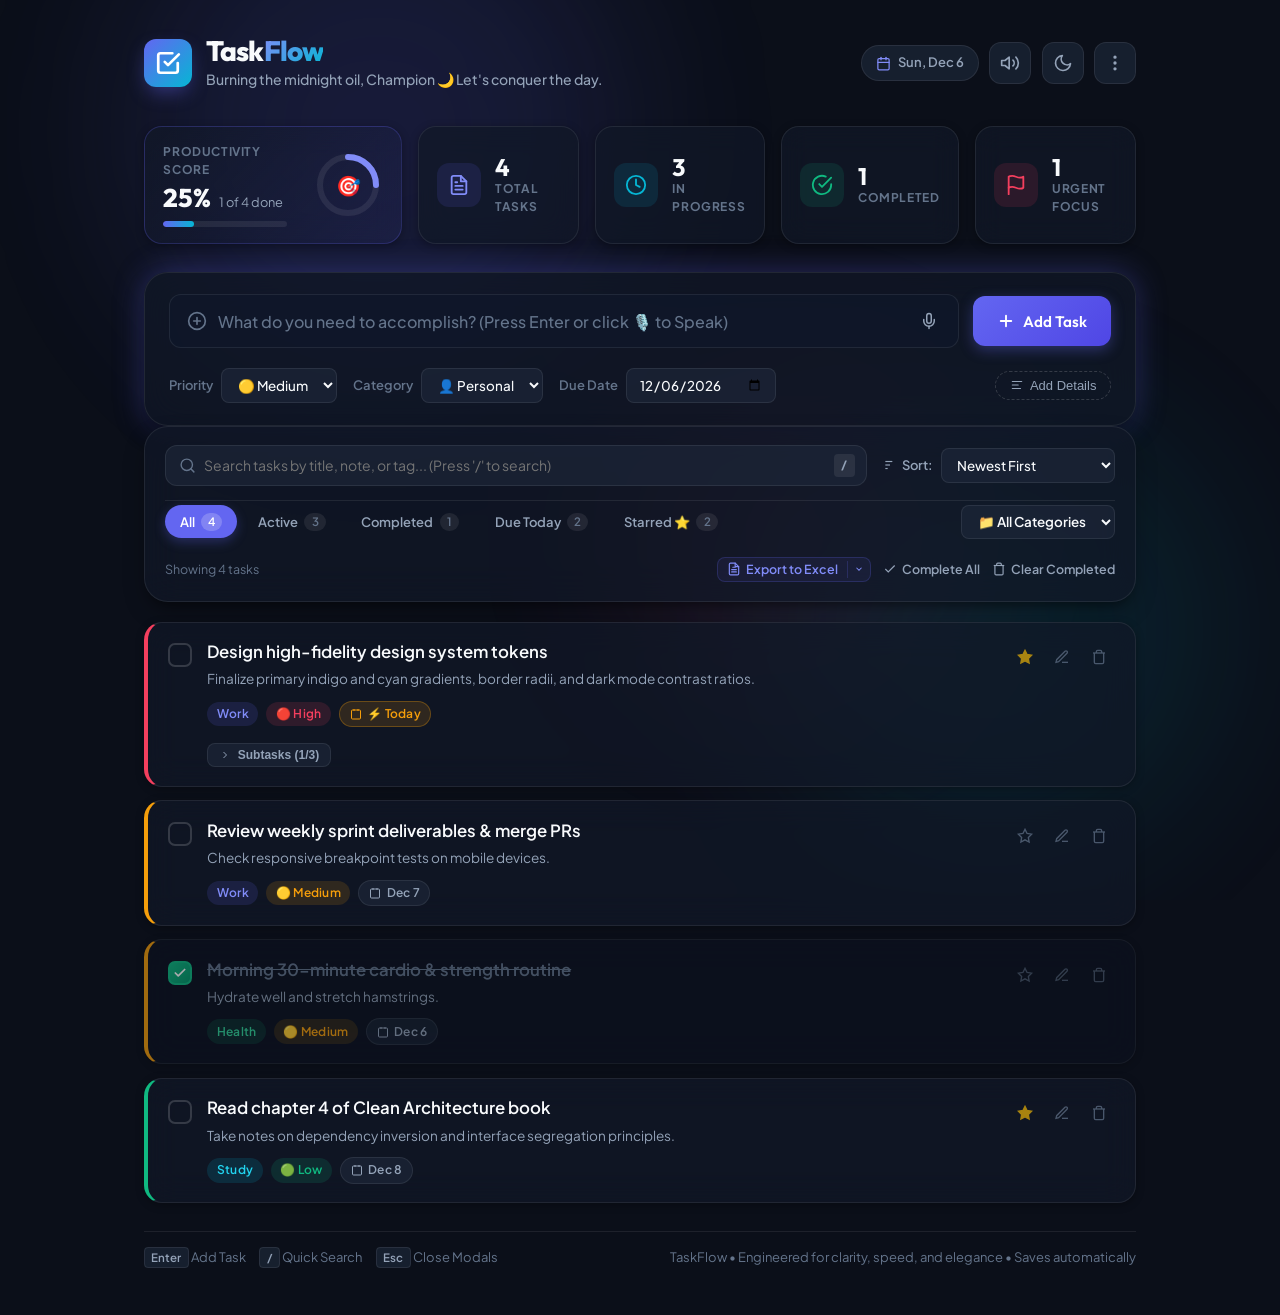
==== commit 680445a3: "Excel Export Feature" ====
--- a/index.standalone.html
+++ b/index.standalone.html
@@ -1190,11 +1190,15 @@
   font-size: 0.78rem;
   color: var(--text-dim);
   padding-top: 0.25rem;
+  flex-wrap: wrap;
+  gap: 0.5rem;
 }
 
 .bulk-btn-group {
   display: flex;
+  align-items: center;
   gap: 0.75rem;
+  flex-wrap: wrap;
 }
 
 .subtle-link-btn {
@@ -1217,6 +1221,64 @@
 
 .subtle-link-btn.text-danger:hover {
   color: var(--accent-rose);
+}
+
+/* Export to Excel & Dropdown Menu */
+.export-dropdown-wrapper {
+  position: relative;
+  display: inline-flex;
+  align-items: center;
+  background: rgba(99, 102, 241, 0.08);
+  border: 1px solid rgba(99, 102, 241, 0.22);
+  border-radius: var(--radius-sm);
+  transition: all var(--transition-fast);
+}
+
+.export-dropdown-wrapper:hover {
+  background: rgba(99, 102, 241, 0.16);
+  border-color: rgba(99, 102, 241, 0.45);
+  box-shadow: 0 0 12px rgba(99, 102, 241, 0.18);
+}
+
+.export-btn {
+  color: var(--primary-400);
+  padding: 0.24rem 0.55rem;
+  border-radius: var(--radius-sm) 0 0 var(--radius-sm);
+}
+
+.export-btn:hover {
+  color: #fff;
+}
+
+.export-toggle-btn {
+  color: var(--primary-400);
+  padding: 0.24rem 0.4rem;
+  border-left: 1px solid rgba(99, 102, 241, 0.22);
+  border-radius: 0 var(--radius-sm) var(--radius-sm) 0;
+  cursor: pointer;
+}
+
+.export-toggle-btn:hover {
+  background: rgba(99, 102, 241, 0.25);
+  color: #fff;
+}
+
+.export-quick-menu {
+  min-width: 255px;
+  top: calc(100% + 6px);
+  right: 0;
+  z-index: 120;
+}
+
+.menu-badge {
+  font-size: 0.72rem;
+  color: var(--text-dim);
+  margin-left: auto;
+  padding: 0.1rem 0.45rem;
+  border-radius: 10px;
+  background: var(--bg-surface);
+  border: 1px solid var(--border-subtle);
+  font-weight: 600;
 }
 
 /* ==========================================================================
@@ -1933,6 +1995,14 @@
             </svg>
           </button>
           <div id="data-dropdown-menu" class="dropdown-menu hidden">
+            <button id="export-excel-menu-btn" class="dropdown-item">
+              <svg width="15" height="15" viewBox="0 0 24 24" fill="none" stroke="currentColor" stroke-width="2" stroke-linecap="round" stroke-linejoin="round"><path d="M14 2H6a2 2 0 0 0-2 2v16a2 2 0 0 0 2 2h12a2 2 0 0 0 2-2V8z"></path><polyline points="14 2 14 8 20 8"></polyline><path d="M8 13h8M8 17h8M10 9h4"></path></svg>
+              Export Excel (.xlsx)
+            </button>
+            <button id="export-csv-menu-btn" class="dropdown-item">
+              <svg width="15" height="15" viewBox="0 0 24 24" fill="none" stroke="currentColor" stroke-width="2" stroke-linecap="round" stroke-linejoin="round"><path d="M14 2H6a2 2 0 0 0-2 2v16a2 2 0 0 0 2 2h12a2 2 0 0 0 2-2V8z"></path><polyline points="14 2 14 8 20 8"></polyline><line x1="8" y1="13" x2="16" y2="13"></line><line x1="8" y1="17" x2="16" y2="17"></line></svg>
+              Export CSV (.csv)
+            </button>
             <button id="export-json-btn" class="dropdown-item">
               <svg width="15" height="15" viewBox="0 0 24 24" fill="none" stroke="currentColor" stroke-width="2"><path d="M21 15v4a2 2 0 0 1-2 2H5a2 2 0 0 1-2-2v-4"></path><polyline points="7 10 12 15 17 10"></polyline><line x1="12" y1="15" x2="12" y2="3"></line></svg>
               Export JSON
@@ -2222,6 +2292,35 @@
               <span id="active-filter-summary">Showing all tasks</span>
             </div>
             <div class="bulk-btn-group">
+              <!-- Export to Excel Button & Dropdown Options -->
+              <div class="export-dropdown-wrapper">
+                <button id="export-excel-btn" class="subtle-link-btn export-btn" title="Export tasks to Excel spreadsheet (.xlsx)" aria-label="Export to Excel">
+                  <svg width="14" height="14" viewBox="0 0 24 24" fill="none" stroke="currentColor" stroke-width="2" stroke-linecap="round" stroke-linejoin="round">
+                    <path d="M14 2H6a2 2 0 0 0-2 2v16a2 2 0 0 0 2 2h12a2 2 0 0 0 2-2V8z"></path>
+                    <polyline points="14 2 14 8 20 8"></polyline>
+                    <path d="M8 13h8M8 17h8M10 9h4"></path>
+                  </svg>
+                  <span>Export to Excel</span>
+                </button>
+                <button id="export-options-toggle-btn" class="subtle-link-btn export-toggle-btn" title="More export options" aria-label="More export options" aria-expanded="false" aria-haspopup="true">
+                  <svg width="10" height="10" viewBox="0 0 24 24" fill="none" stroke="currentColor" stroke-width="2.5"><polyline points="6 9 12 15 18 9"></polyline></svg>
+                </button>
+                <div id="export-quick-menu" class="dropdown-menu export-quick-menu hidden">
+                  <button id="export-all-excel-btn" class="dropdown-item">
+                    <svg width="14" height="14" viewBox="0 0 24 24" fill="none" stroke="currentColor" stroke-width="2"><path d="M14 2H6a2 2 0 0 0-2 2v16a2 2 0 0 0 2 2h12a2 2 0 0 0 2-2V8z"></path><polyline points="14 2 14 8 20 8"></polyline><path d="M8 13h8M8 17h8"></path></svg>
+                    <span>Export All Tasks (.xlsx) <small id="export-all-count-badge" class="menu-badge">(0)</small></span>
+                  </button>
+                  <button id="export-filtered-excel-btn" class="dropdown-item">
+                    <svg width="14" height="14" viewBox="0 0 24 24" fill="none" stroke="currentColor" stroke-width="2"><polygon points="22 3 2 3 10 12.46 10 19 14 21 14 12.46 22 3"></polygon></svg>
+                    <span>Export Filtered Tasks (.xlsx) <small id="export-filtered-count-badge" class="menu-badge">(0)</small></span>
+                  </button>
+                  <button id="export-csv-quick-btn" class="dropdown-item">
+                    <svg width="14" height="14" viewBox="0 0 24 24" fill="none" stroke="currentColor" stroke-width="2"><path d="M21 15v4a2 2 0 0 1-2 2H5a2 2 0 0 1-2-2v-4"></path><polyline points="7 10 12 15 17 10"></polyline><line x1="12" y1="15" x2="12" y2="3"></line></svg>
+                    <span>Export as CSV (.csv)</span>
+                  </button>
+                </div>
+              </div>
+
               <button id="mark-all-done-btn" class="subtle-link-btn" title="Mark visible tasks completed">
                 <svg width="14" height="14" viewBox="0 0 24 24" fill="none" stroke="currentColor" stroke-width="2"><polyline points="20 6 9 17 4 12"></polyline></svg>
                 Complete All
@@ -2494,8 +2593,18 @@
   const exportJsonBtn = document.getElementById('export-json-btn');
   const importJsonInput = document.getElementById('import-json-input');
   const resetSampleBtn = document.getElementById('reset-sample-btn');
-
-  // Bulk buttons
+  const exportExcelMenuBtn = document.getElementById('export-excel-menu-btn');
+  const exportCsvMenuBtn = document.getElementById('export-csv-menu-btn');
+
+  // Bulk & Export toolbar buttons
+  const exportExcelBtn = document.getElementById('export-excel-btn');
+  const exportOptionsToggleBtn = document.getElementById('export-options-toggle-btn');
+  const exportQuickMenu = document.getElementById('export-quick-menu');
+  const exportAllExcelBtn = document.getElementById('export-all-excel-btn');
+  const exportFilteredExcelBtn = document.getElementById('export-filtered-excel-btn');
+  const exportCsvQuickBtn = document.getElementById('export-csv-quick-btn');
+  const exportAllCountBadge = document.getElementById('export-all-count-badge');
+  const exportFilteredCountBadge = document.getElementById('export-filtered-count-badge');
   const markAllDoneBtn = document.getElementById('mark-all-done-btn');
   const clearCompletedBtn = document.getElementById('clear-completed-btn');
   const emptyAddBtn = document.getElementById('empty-add-btn');
@@ -2680,26 +2789,39 @@
   // --- LocalStorage & State Persistence ---
   function loadPersistedData() {
     // Tasks
-    const storedTasks = localStorage.getItem('taskflow_tasks');
-    if (storedTasks) {
-      try {
-        tasks = JSON.parse(storedTasks);
-      } catch {
+    try {
+      const storedTasks = localStorage.getItem('taskflow_tasks');
+      if (storedTasks) {
+        try {
+          tasks = JSON.parse(storedTasks);
+        } catch {
+          tasks = [...DEFAULT_SAMPLE_TASKS];
+        }
+      } else {
         tasks = [...DEFAULT_SAMPLE_TASKS];
+        saveTasksToStorage();
       }
-    } else {
+    } catch {
       tasks = [...DEFAULT_SAMPLE_TASKS];
-      saveTasksToStorage();
     }
 
     // Theme
-    const savedTheme = localStorage.getItem('taskflow_theme') || 'dark';
+    let savedTheme = 'dark';
+    try {
+      savedTheme = localStorage.getItem('taskflow_theme') || 'dark';
+    } catch {
+      savedTheme = 'dark';
+    }
     applyTheme(savedTheme);
 
     // Sound
-    const savedSound = localStorage.getItem('taskflow_sound');
-    if (savedSound !== null) {
-      isSoundEnabled = savedSound === 'true';
+    try {
+      const savedSound = localStorage.getItem('taskflow_sound');
+      if (savedSound !== null) {
+        isSoundEnabled = savedSound === 'true';
+      }
+    } catch {
+      isSoundEnabled = true;
     }
     updateSoundButtonUi();
 
@@ -2708,13 +2830,19 @@
   }
 
   function saveTasksToStorage() {
-    localStorage.setItem('taskflow_tasks', JSON.stringify(tasks));
+    try {
+      localStorage.setItem('taskflow_tasks', JSON.stringify(tasks));
+    } catch (e) {
+      console.warn('LocalStorage save failed:', e);
+    }
   }
 
   // --- Theme Management ---
   function applyTheme(theme) {
     document.documentElement.setAttribute('data-theme', theme);
-    localStorage.setItem('taskflow_theme', theme);
+    try {
+      localStorage.setItem('taskflow_theme', theme);
+    } catch {}
     if (theme === 'dark') {
       themeIconSun.classList.add('hidden');
       themeIconMoon.classList.remove('hidden');
@@ -2734,7 +2862,9 @@
   // --- Sound Management ---
   function toggleSound() {
     isSoundEnabled = !isSoundEnabled;
-    localStorage.setItem('taskflow_sound', isSoundEnabled);
+    try {
+      localStorage.setItem('taskflow_sound', isSoundEnabled);
+    } catch {}
     updateSoundButtonUi();
     showToast(`Sound FX ${isSoundEnabled ? 'Enabled' : 'Muted'}`, 'info');
     if (isSoundEnabled) {
@@ -2877,9 +3007,22 @@
     }
   }
 
+  // --- Update Export Badges ---
+  function updateExportBadges() {
+    const totalCount = tasks.length;
+    const filteredCount = getFilteredAndSortedTasks().length;
+    if (exportAllCountBadge) {
+      exportAllCountBadge.textContent = `(${totalCount})`;
+    }
+    if (exportFilteredCountBadge) {
+      exportFilteredCountBadge.textContent = `(${filteredCount})`;
+    }
+  }
+
   // --- Render Tasks Feed ---
   function renderTasks() {
     updateDashboardStats();
+    updateExportBadges();
     const visibleTasks = getFilteredAndSortedTasks();
     taskListEl.innerHTML = '';
 
@@ -3404,16 +3547,659 @@
   });
 
   // --- Data Import & Export ---
+
+  // Export Quick Menu Toggle helpers
+  function closeExportQuickMenu() {
+    if (exportQuickMenu && !exportQuickMenu.classList.contains('hidden')) {
+      exportQuickMenu.classList.add('hidden');
+      if (exportOptionsToggleBtn) {
+        exportOptionsToggleBtn.setAttribute('aria-expanded', 'false');
+      }
+    }
+  }
+
+  function toggleExportQuickMenu(e) {
+    e.stopPropagation();
+    if (exportQuickMenu) {
+      const isHidden = exportQuickMenu.classList.toggle('hidden');
+      if (exportOptionsToggleBtn) {
+        exportOptionsToggleBtn.setAttribute('aria-expanded', String(!isHidden));
+      }
+    }
+  }
+
+  // --- Pure Vanilla OpenXML (.xlsx) & CSV Generation Engine ---
+
+  // Precomputed CRC32 table for ZIP packaging
+  const crc32Table = new Uint32Array(256);
+  for (let i = 0; i < 256; i++) {
+    let c = i;
+    for (let k = 0; k < 8; k++) {
+      c = (c & 1) ? (0xEDB88320 ^ (c >>> 1)) : (c >>> 1);
+    }
+    crc32Table[i] = c >>> 0;
+  }
+
+  function calculateCrc32(bytes) {
+    let c = 0xFFFFFFFF;
+    for (let i = 0; i < bytes.length; i++) {
+      c = (c >>> 8) ^ crc32Table[(c ^ bytes[i]) & 0xFF];
+    }
+    return (c ^ 0xFFFFFFFF) >>> 0;
+  }
+
+  function createZipArchive(files) {
+    const encoder = new TextEncoder();
+    const fileEntries = files.map(file => {
+      const dataBytes = typeof file.data === 'string' ? encoder.encode(file.data) : file.data;
+      const nameBytes = encoder.encode(file.name);
+      const crc = calculateCrc32(dataBytes);
+      return {
+        nameBytes,
+        dataBytes,
+        crc,
+        size: dataBytes.length
+      };
+    });
+
+    const now = new Date();
+    const dosTime = ((now.getHours() << 11) | (now.getMinutes() << 5) | (now.getSeconds() >> 1)) & 0xFFFF;
+    const dosDate = (((now.getFullYear() - 1980) << 9) | ((now.getMonth() + 1) << 5) | now.getDate()) & 0xFFFF;
+
+    let totalArchiveSize = 0;
+    fileEntries.forEach(entry => {
+      entry.localHeaderOffset = totalArchiveSize;
+      totalArchiveSize += 30 + entry.nameBytes.length + entry.size;
+    });
+
+    const cdOffset = totalArchiveSize;
+    let cdSize = 0;
+    fileEntries.forEach(entry => {
+      cdSize += 46 + entry.nameBytes.length;
+    });
+    totalArchiveSize += cdSize + 22;
+
+    const buffer = new Uint8Array(totalArchiveSize);
+    const view = new DataView(buffer.buffer);
+    let pos = 0;
+
+    // 1. Write Local File Headers & File Data
+    fileEntries.forEach(entry => {
+      view.setUint32(pos, 0x04034b50, true); pos += 4;
+      view.setUint16(pos, 20, true); pos += 2;
+      view.setUint16(pos, 0x0800, true); pos += 2; // UTF-8
+      view.setUint16(pos, 0, true); pos += 2; // Store (no compression)
+      view.setUint16(pos, dosTime, true); pos += 2;
+      view.setUint16(pos, dosDate, true); pos += 2;
+      view.setUint32(pos, entry.crc, true); pos += 4;
+      view.setUint32(pos, entry.size, true); pos += 4; // compressed size
+      view.setUint32(pos, entry.size, true); pos += 4; // uncompressed size
+      view.setUint16(pos, entry.nameBytes.length, true); pos += 2;
+      view.setUint16(pos, 0, true); pos += 2; // extra field length
+
+      buffer.set(entry.nameBytes, pos); pos += entry.nameBytes.length;
+      buffer.set(entry.dataBytes, pos); pos += entry.size;
+    });
+
+    // 2. Write Central Directory Headers
+    fileEntries.forEach(entry => {
+      view.setUint32(pos, 0x02014b50, true); pos += 4;
+      view.setUint16(pos, 20, true); pos += 2; // made by
+      view.setUint16(pos, 20, true); pos += 2; // needed
+      view.setUint16(pos, 0x0800, true); pos += 2; // UTF-8
+      view.setUint16(pos, 0, true); pos += 2; // Store
+      view.setUint16(pos, dosTime, true); pos += 2;
+      view.setUint16(pos, dosDate, true); pos += 2;
+      view.setUint32(pos, entry.crc, true); pos += 4;
+      view.setUint32(pos, entry.size, true); pos += 4;
+      view.setUint32(pos, entry.size, true); pos += 4;
+      view.setUint16(pos, entry.nameBytes.length, true); pos += 2;
+      view.setUint16(pos, 0, true); pos += 2; // extra len
+      view.setUint16(pos, 0, true); pos += 2; // comment len
+      view.setUint16(pos, 0, true); pos += 2; // disk start
+      view.setUint16(pos, 0, true); pos += 2; // internal attr
+      view.setUint32(pos, 0, true); pos += 4; // external attr
+      view.setUint32(pos, entry.localHeaderOffset, true); pos += 4;
+
+      buffer.set(entry.nameBytes, pos); pos += entry.nameBytes.length;
+    });
+
+    // 3. Write End of Central Directory (EOCD)
+    view.setUint32(pos, 0x06054b50, true); pos += 4;
+    view.setUint16(pos, 0, true); pos += 2;
+    view.setUint16(pos, 0, true); pos += 2;
+    view.setUint16(pos, fileEntries.length, true); pos += 2;
+    view.setUint16(pos, fileEntries.length, true); pos += 2;
+    view.setUint32(pos, cdSize, true); pos += 4;
+    view.setUint32(pos, cdOffset, true); pos += 4;
+    view.setUint16(pos, 0, true); pos += 2;
+
+    return buffer;
+  }
+
+  function escapeXml(unsafe) {
+    if (unsafe === null || unsafe === undefined) return '';
+    return String(unsafe)
+      .replace(/&/g, '&amp;')
+      .replace(/</g, '&lt;')
+      .replace(/>/g, '&gt;')
+      .replace(/"/g, '&quot;')
+      .replace(/'/g, '&apos;')
+      .replace(/[\x00-\x08\x0B\x0C\x0E-\x1F]/g, '');
+  }
+
+  function capitalizeFirstLetter(str) {
+    if (!str) return '';
+    return str.charAt(0).toUpperCase() + str.slice(1);
+  }
+
+  function getExcelCellRef(colIdx, rowIdx) {
+    let colName = '';
+    let temp = colIdx;
+    while (temp > 0) {
+      const rem = (temp - 1) % 26;
+      colName = String.fromCharCode(65 + rem) + colName;
+      temp = Math.floor((temp - 1) / 26);
+    }
+    return `${colName}${rowIdx}`;
+  }
+
+  function buildTasksXlsxZip(tasksToExport, scopeDescription = 'All Tasks') {
+    const todayStr = getRelativeDateString(0);
+    const exportTimeStr = new Date().toLocaleString('en-US');
+
+    // 1. [Content_Types].xml
+    const contentTypesXml = `<?xml version="1.0" encoding="UTF-8" standalone="yes"?>
+<Types xmlns="http://schemas.openxmlformats.org/package/2006/content-types">
+  <Default Extension="rels" ContentType="application/vnd.openxmlformats-package.relationships+xml"/>
+  <Default Extension="xml" ContentType="application/xml"/>
+  <Override PartName="/xl/workbook.xml" ContentType="application/vnd.openxmlformats-officedocument.spreadsheetml.sheet.main+xml"/>
+  <Override PartName="/xl/worksheets/sheet1.xml" ContentType="application/vnd.openxmlformats-officedocument.spreadsheetml.worksheet+xml"/>
+  <Override PartName="/xl/worksheets/sheet2.xml" ContentType="application/vnd.openxmlformats-officedocument.spreadsheetml.worksheet+xml"/>
+  <Override PartName="/xl/styles.xml" ContentType="application/vnd.openxmlformats-officedocument.spreadsheetml.styles+xml"/>
+</Types>`;
+
+    // 2. _rels/.rels
+    const rootRelsXml = `<?xml version="1.0" encoding="UTF-8" standalone="yes"?>
+<Relationships xmlns="http://schemas.openxmlformats.org/package/2006/relationships">
+  <Relationship Id="rId1" Type="http://schemas.openxmlformats.org/officeDocument/2006/relationships/officeDocument" Target="xl/workbook.xml"/>
+</Relationships>`;
+
+    // 3. xl/_rels/workbook.xml.rels
+    const workbookRelsXml = `<?xml version="1.0" encoding="UTF-8" standalone="yes"?>
+<Relationships xmlns="http://schemas.openxmlformats.org/package/2006/relationships">
+  <Relationship Id="rId1" Type="http://schemas.openxmlformats.org/officeDocument/2006/relationships/worksheet" Target="worksheets/sheet1.xml"/>
+  <Relationship Id="rId2" Type="http://schemas.openxmlformats.org/officeDocument/2006/relationships/worksheet" Target="worksheets/sheet2.xml"/>
+  <Relationship Id="rId3" Type="http://schemas.openxmlformats.org/officeDocument/2006/relationships/styles" Target="styles.xml"/>
+</Relationships>`;
+
+    // 4. xl/workbook.xml
+    const workbookXml = `<?xml version="1.0" encoding="UTF-8" standalone="yes"?>
+<workbook xmlns="http://schemas.openxmlformats.org/spreadsheetml/2006/main" xmlns:r="http://schemas.openxmlformats.org/officeDocument/2006/relationships">
+  <workbookPr date1904="false"/>
+  <bookViews>
+    <workbookView xWindow="0" yWindow="0" windowWidth="20480" windowHeight="10240"/>
+  </bookViews>
+  <sheets>
+    <sheet name="Tasks" sheetId="1" r:id="rId1"/>
+    <sheet name="Analytics &amp; Summary" sheetId="2" r:id="rId2"/>
+  </sheets>
+</workbook>`;
+
+    // 5. xl/styles.xml
+    const stylesXml = `<?xml version="1.0" encoding="UTF-8" standalone="yes"?>
+<styleSheet xmlns="http://schemas.openxmlformats.org/spreadsheetml/2006/main">
+  <fonts count="8">
+    <font><sz val="11"/><name val="Calibri"/><color rgb="FF1E293B"/></font>
+    <font><b/><sz val="11"/><name val="Calibri"/><color rgb="FFFFFFFF"/></font>
+    <font><b/><sz val="10.5"/><name val="Calibri"/><color rgb="FF047857"/></font>
+    <font><b/><sz val="10.5"/><name val="Calibri"/><color rgb="FF0E7490"/></font>
+    <font><b/><sz val="10.5"/><name val="Calibri"/><color rgb="FFBE123C"/></font>
+    <font><b/><sz val="10.5"/><name val="Calibri"/><color rgb="FFB45309"/></font>
+    <font><b/><sz val="10.5"/><name val="Calibri"/><color rgb="FF15803D"/></font>
+    <font><sz val="10"/><name val="Calibri"/><color rgb="FF64748B"/></font>
+  </fonts>
+  <fills count="10">
+    <fill><patternFill patternType="none"/></fill>
+    <fill><patternFill patternType="gray125"/></fill>
+    <fill><patternFill patternType="solid"><fgColor rgb="FF4F46E5"/></patternFill></fill>
+    <fill><patternFill patternType="solid"><fgColor rgb="FFF8FAFC"/></patternFill></fill>
+    <fill><patternFill patternType="solid"><fgColor rgb="FFECFDF5"/></patternFill></fill>
+    <fill><patternFill patternType="solid"><fgColor rgb="FFECFEFF"/></patternFill></fill>
+    <fill><patternFill patternType="solid"><fgColor rgb="FFF1F5F9"/></patternFill></fill>
+    <fill><patternFill patternType="solid"><fgColor rgb="FFFFF1F2"/></patternFill></fill>
+    <fill><patternFill patternType="solid"><fgColor rgb="FFFFFBEB"/></patternFill></fill>
+    <fill><patternFill patternType="solid"><fgColor rgb="FFF0FDF4"/></patternFill></fill>
+  </fills>
+  <borders count="3">
+    <border><left/><right/><top/><bottom/><diagonal/></border>
+    <border>
+      <left style="thin"><color rgb="FFCBD5E1"/></left>
+      <right style="thin"><color rgb="FFCBD5E1"/></right>
+      <top style="thin"><color rgb="FFCBD5E1"/></top>
+      <bottom style="thin"><color rgb="FFCBD5E1"/></bottom>
+      <diagonal/>
+    </border>
+    <border>
+      <left style="thin"><color rgb="FF4338CA"/></left>
+      <right style="thin"><color rgb="FF4338CA"/></right>
+      <top style="thin"><color rgb="FF4338CA"/></top>
+      <bottom style="medium"><color rgb="FF3730A3"/></bottom>
+      <diagonal/>
+    </border>
+  </borders>
+  <cellStyleXfs count="1">
+    <xf numFmtId="0" fontId="0" fillId="0" borderId="0"/>
+  </cellStyleXfs>
+  <cellXfs count="14">
+    <xf numFmtId="0" fontId="0" fillId="0" borderId="0"/>
+    <xf numFmtId="0" fontId="1" fillId="2" borderId="2" applyFont="1" applyFill="1" applyBorder="1" applyAlignment="1"><alignment horizontal="center" vertical="center" wrapText="1"/></xf>
+    <xf numFmtId="0" fontId="0" fillId="0" borderId="1" applyFont="1" applyBorder="1" applyAlignment="1"><alignment horizontal="left" vertical="center" wrapText="1"/></xf>
+    <xf numFmtId="0" fontId="0" fillId="0" borderId="1" applyFont="1" applyBorder="1" applyAlignment="1"><alignment horizontal="center" vertical="center"/></xf>
+    <xf numFmtId="0" fontId="0" fillId="3" borderId="1" applyFont="1" applyFill="1" applyBorder="1" applyAlignment="1"><alignment horizontal="left" vertical="center" wrapText="1"/></xf>
+    <xf numFmtId="0" fontId="0" fillId="3" borderId="1" applyFont="1" applyFill="1" applyBorder="1" applyAlignment="1"><alignment horizontal="center" vertical="center"/></xf>
+    <xf numFmtId="0" fontId="2" fillId="4" borderId="1" applyFont="1" applyFill="1" applyBorder="1" applyAlignment="1"><alignment horizontal="center" vertical="center"/></xf>
+    <xf numFmtId="0" fontId="3" fillId="5" borderId="1" applyFont="1" applyFill="1" applyBorder="1" applyAlignment="1"><alignment horizontal="center" vertical="center"/></xf>
+    <xf numFmtId="0" fontId="7" fillId="6" borderId="1" applyFont="1" applyFill="1" applyBorder="1" applyAlignment="1"><alignment horizontal="center" vertical="center"/></xf>
+    <xf numFmtId="0" fontId="4" fillId="7" borderId="1" applyFont="1" applyFill="1" applyBorder="1" applyAlignment="1"><alignment horizontal="center" vertical="center"/></xf>
+    <xf numFmtId="0" fontId="5" fillId="8" borderId="1" applyFont="1" applyFill="1" applyBorder="1" applyAlignment="1"><alignment horizontal="center" vertical="center"/></xf>
+    <xf numFmtId="0" fontId="6" fillId="9" borderId="1" applyFont="1" applyFill="1" applyBorder="1" applyAlignment="1"><alignment horizontal="center" vertical="center"/></xf>
+    <xf numFmtId="0" fontId="7" fillId="0" borderId="1" applyFont="1" applyBorder="1" applyAlignment="1"><alignment horizontal="left" vertical="center" wrapText="1"/></xf>
+    <xf numFmtId="0" fontId="7" fillId="3" borderId="1" applyFont="1" applyBorder="1" applyAlignment="1"><alignment horizontal="left" vertical="center" wrapText="1"/></xf>
+  </cellXfs>
+</styleSheet>`;
+
+    // 6. xl/worksheets/sheet1.xml (Tasks Worksheet)
+    const taskHeaders = [
+      'Task ID',
+      'Task Title',
+      'Description / Notes',
+      'Status',
+      'Priority',
+      'Category',
+      'Due Date',
+      'Due Status',
+      'Created Date',
+      'Starred',
+      'Checklist Progress',
+      'Checklist Details'
+    ];
+
+    let sheet1DataRows = `<row r="1" ht="28" customHeight="1">`;
+    taskHeaders.forEach((header, idx) => {
+      const ref = getExcelCellRef(idx + 1, 1);
+      sheet1DataRows += `<c r="${ref}" s="1" t="inlineStr"><is><t>${escapeXml(header)}</t></is></c>`;
+    });
+    sheet1DataRows += `</row>`;
+
+    tasksToExport.forEach((task, rowIdx) => {
+      const r = rowIdx + 2;
+      const isEven = rowIdx % 2 === 1;
+      const totalSub = (task.subtasks || []).length;
+      const compSub = (task.subtasks || []).filter(s => s.completed).length;
+
+      let status = 'Pending';
+      let statusStyle = 8; // slate
+      if (task.completed) {
+        status = 'Completed';
+        statusStyle = 6; // green
+      } else if (totalSub > 0 && compSub > 0) {
+        status = 'In Progress';
+        statusStyle = 7; // cyan
+      }
+
+      let priorityStyle = 10; // medium
+      const p = (task.priority || 'medium').toLowerCase();
+      if (p === 'high') priorityStyle = 9;
+      else if (p === 'low') priorityStyle = 11;
+
+      let dueStatus = 'No Due Date';
+      let dueStyle = isEven ? 5 : 3;
+      if (task.completed) {
+        dueStatus = 'Completed';
+        dueStyle = 6;
+      } else if (task.dueDate) {
+        if (task.dueDate < todayStr) {
+          dueStatus = '⚠️ Overdue';
+          dueStyle = 9; // rose alert
+        } else if (task.dueDate === todayStr) {
+          dueStatus = '⚡ Due Today';
+          dueStyle = 10; // amber alert
+        } else {
+          dueStatus = 'Upcoming';
+        }
+      }
+
+      const createdStr = task.createdAt ? new Date(task.createdAt).toLocaleString('en-US') : '';
+      const progressStr = totalSub > 0 ? `${compSub}/${totalSub} (${Math.round((compSub / totalSub) * 100)}%)` : (task.completed ? '100%' : 'None');
+      const subtaskDetails = (task.subtasks || []).map(s => (s.completed ? '[✓] ' : '[ ] ') + s.title).join(' | ');
+
+      const defaultLeftStyle = isEven ? 4 : 2;
+      const defaultCenterStyle = isEven ? 5 : 3;
+      const subtaskStyle = isEven ? 13 : 12;
+
+      sheet1DataRows += `<row r="${r}" ht="24" customHeight="1">`;
+      // Col 1: ID
+      sheet1DataRows += `<c r="${getExcelCellRef(1, r)}" s="${defaultCenterStyle}" t="inlineStr"><is><t>${escapeXml(task.id)}</t></is></c>`;
+      // Col 2: Title
+      sheet1DataRows += `<c r="${getExcelCellRef(2, r)}" s="${defaultLeftStyle}" t="inlineStr"><is><t>${escapeXml(task.title)}</t></is></c>`;
+      // Col 3: Description
+      sheet1DataRows += `<c r="${getExcelCellRef(3, r)}" s="${defaultLeftStyle}" t="inlineStr"><is><t>${escapeXml(task.notes || '')}</t></is></c>`;
+      // Col 4: Status
+      sheet1DataRows += `<c r="${getExcelCellRef(4, r)}" s="${statusStyle}" t="inlineStr"><is><t>${escapeXml(status)}</t></is></c>`;
+      // Col 5: Priority
+      sheet1DataRows += `<c r="${getExcelCellRef(5, r)}" s="${priorityStyle}" t="inlineStr"><is><t>${escapeXml(capitalizeFirstLetter(task.priority || 'medium'))}</t></is></c>`;
+      // Col 6: Category
+      sheet1DataRows += `<c r="${getExcelCellRef(6, r)}" s="${defaultCenterStyle}" t="inlineStr"><is><t>${escapeXml(task.category || 'General')}</t></is></c>`;
+      // Col 7: Due Date
+      sheet1DataRows += `<c r="${getExcelCellRef(7, r)}" s="${defaultCenterStyle}" t="inlineStr"><is><t>${escapeXml(task.dueDate || '')}</t></is></c>`;
+      // Col 8: Due Status
+      sheet1DataRows += `<c r="${getExcelCellRef(8, r)}" s="${dueStyle}" t="inlineStr"><is><t>${escapeXml(dueStatus)}</t></is></c>`;
+      // Col 9: Created Date
+      sheet1DataRows += `<c r="${getExcelCellRef(9, r)}" s="${defaultCenterStyle}" t="inlineStr"><is><t>${escapeXml(createdStr)}</t></is></c>`;
+      // Col 10: Starred
+      sheet1DataRows += `<c r="${getExcelCellRef(10, r)}" s="${defaultCenterStyle}" t="inlineStr"><is><t>${task.starred ? '⭐ Starred' : 'No'}</t></is></c>`;
+      // Col 11: Progress
+      sheet1DataRows += `<c r="${getExcelCellRef(11, r)}" s="${defaultCenterStyle}" t="inlineStr"><is><t>${escapeXml(progressStr)}</t></is></c>`;
+      // Col 12: Subtasks
+      sheet1DataRows += `<c r="${getExcelCellRef(12, r)}" s="${subtaskStyle}" t="inlineStr"><is><t>${escapeXml(subtaskDetails)}</t></is></c>`;
+      sheet1DataRows += `</row>`;
+    });
+
+    const totalTaskRows = tasksToExport.length + 1;
+    const worksheet1Xml = `<?xml version="1.0" encoding="UTF-8" standalone="yes"?>
+<worksheet xmlns="http://schemas.openxmlformats.org/spreadsheetml/2006/main">
+  <sheetViews>
+    <sheetView tabSelected="1" workbookViewId="0">
+      <pane ySplit="1" topLeftCell="A2" activePane="bottomLeft" state="frozen"/>
+    </sheetView>
+  </sheetViews>
+  <cols>
+    <col min="1" max="1" width="13" customWidth="1"/>
+    <col min="2" max="2" width="38" customWidth="1"/>
+    <col min="3" max="3" width="42" customWidth="1"/>
+    <col min="4" max="4" width="16" customWidth="1"/>
+    <col min="5" max="5" width="14" customWidth="1"/>
+    <col min="6" max="6" width="16" customWidth="1"/>
+    <col min="7" max="7" width="14" customWidth="1"/>
+    <col min="8" max="8" width="18" customWidth="1"/>
+    <col min="9" max="9" width="22" customWidth="1"/>
+    <col min="10" max="10" width="14" customWidth="1"/>
+    <col min="11" max="11" width="20" customWidth="1"/>
+    <col min="12" max="12" width="48" customWidth="1"/>
+  </cols>
+  <sheetData>
+    ${sheet1DataRows}
+  </sheetData>
+  <autoFilter ref="A1:L${totalTaskRows}"/>
+</worksheet>`;
+
+    // 7. xl/worksheets/sheet2.xml (Analytics & Summary Worksheet)
+    const totalCount = tasksToExport.length;
+    const completedCount = tasksToExport.filter(t => t.completed).length;
+    const pendingCount = tasksToExport.filter(t => !t.completed).length;
+    const inProgressCount = tasksToExport.filter(t => !t.completed && (t.subtasks || []).some(s => s.completed)).length;
+    const highPriorityCount = tasksToExport.filter(t => (t.priority || '').toLowerCase() === 'high').length;
+    const overdueCount = tasksToExport.filter(t => !t.completed && t.dueDate && t.dueDate < todayStr).length;
+    const dueTodayCount = tasksToExport.filter(t => !t.completed && t.dueDate === todayStr).length;
+    const starredCount = tasksToExport.filter(t => t.starred).length;
+    const productivityPercent = totalCount > 0 ? Math.round((completedCount / totalCount) * 100) : 0;
+
+    const summaryMetrics = [
+      { metric: 'Total Exported Tasks', val: `${totalCount}`, note: 'Total tasks included in this spreadsheet export' },
+      { metric: 'Completed Tasks', val: `${completedCount}`, note: 'Tasks checked off and completed' },
+      { metric: 'In Progress Tasks', val: `${inProgressCount}`, note: 'Active tasks with partially completed checklist items' },
+      { metric: 'Pending Tasks', val: `${pendingCount}`, note: 'Active tasks remaining to be done' },
+      { metric: 'Productivity Score', val: `${productivityPercent}%`, note: 'Overall completion percentage' },
+      { metric: 'High Priority (Urgent)', val: `${highPriorityCount}`, note: 'Tasks designated as high focus' },
+      { metric: 'Overdue Tasks', val: `${overdueCount}`, note: 'Active tasks past their due date' },
+      { metric: 'Due Today', val: `${dueTodayCount}`, note: 'Tasks scheduled for completion today' },
+      { metric: 'Starred Milestones', val: `${starredCount}`, note: 'Tasks flagged with gold star for high importance' },
+      { metric: 'Export Scope', val: scopeDescription, note: 'Exported filter criteria applied' },
+      { metric: 'Export Timestamp', val: exportTimeStr, note: 'Generated by TaskFlow Productivity Manager' },
+      { metric: 'Application Architecture', val: 'Pure Vanilla Web Standards (Zero Runtime Dependency)', note: 'TaskFlow OpenXML Exporter' }
+    ];
+
+    let sheet2DataRows = `<row r="1" ht="28" customHeight="1">
+      <c r="A1" s="1" t="inlineStr"><is><t>Summary Metric</t></is></c>
+      <c r="B1" s="1" t="inlineStr"><is><t>Metric Value</t></is></c>
+      <c r="C1" s="1" t="inlineStr"><is><t>Notes &amp; Context</t></is></c>
+    </row>`;
+
+    summaryMetrics.forEach((m, idx) => {
+      const r = idx + 2;
+      const isEven = idx % 2 === 1;
+      const leftStyle = isEven ? 4 : 2;
+      const centerStyle = isEven ? 5 : 3;
+
+      sheet2DataRows += `<row r="${r}" ht="22" customHeight="1">
+        <c r="A${r}" s="${leftStyle}" t="inlineStr"><is><t>${escapeXml(m.metric)}</t></is></c>
+        <c r="B${r}" s="${centerStyle}" t="inlineStr"><is><t>${escapeXml(m.val)}</t></is></c>
+        <c r="C${r}" s="${leftStyle}" t="inlineStr"><is><t>${escapeXml(m.note)}</t></is></c>
+      </row>`;
+    });
+
+    const worksheet2Xml = `<?xml version="1.0" encoding="UTF-8" standalone="yes"?>
+<worksheet xmlns="http://schemas.openxmlformats.org/spreadsheetml/2006/main">
+  <sheetViews>
+    <sheetView tabSelected="0" workbookViewId="0">
+      <pane ySplit="1" topLeftCell="A2" activePane="bottomLeft" state="frozen"/>
+    </sheetView>
+  </sheetViews>
+  <cols>
+    <col min="1" max="1" width="30" customWidth="1"/>
+    <col min="2" max="2" width="25" customWidth="1"/>
+    <col min="3" max="3" width="50" customWidth="1"/>
+  </cols>
+  <sheetData>
+    ${sheet2DataRows}
+  </sheetData>
+  <autoFilter ref="A1:C${summaryMetrics.length + 1}"/>
+</worksheet>`;
+
+    const zipFiles = [
+      { name: '[Content_Types].xml', data: contentTypesXml },
+      { name: '_rels/.rels', data: rootRelsXml },
+      { name: 'xl/_rels/workbook.xml.rels', data: workbookRelsXml },
+      { name: 'xl/workbook.xml', data: workbookXml },
+      { name: 'xl/styles.xml', data: stylesXml },
+      { name: 'xl/worksheets/sheet1.xml', data: worksheet1Xml },
+      { name: 'xl/worksheets/sheet2.xml', data: worksheet2Xml }
+    ];
+
+    return createZipArchive(zipFiles);
+  }
+
+  function generateCsvContent(tasksToExport) {
+    const headers = [
+      'Task ID',
+      'Task Title',
+      'Description',
+      'Status',
+      'Priority',
+      'Category',
+      'Due Date',
+      'Due Status',
+      'Created Date',
+      'Starred',
+      'Checklist Progress',
+      'Checklist Details'
+    ];
+
+    function escapeCsvCell(val) {
+      if (val === null || val === undefined) return '""';
+      const str = String(val).replace(/"/g, '""');
+      return `"${str}"`;
+    }
+
+    const todayStr = getRelativeDateString(0);
+    const rows = [headers.map(escapeCsvCell).join(',')];
+
+    tasksToExport.forEach(task => {
+      const totalSub = (task.subtasks || []).length;
+      const compSub = (task.subtasks || []).filter(s => s.completed).length;
+      let status = 'Pending';
+      if (task.completed) status = 'Completed';
+      else if (totalSub > 0 && compSub > 0) status = 'In Progress';
+
+      let dueStatus = 'No Due Date';
+      if (task.completed) dueStatus = 'Completed';
+      else if (task.dueDate) {
+        if (task.dueDate < todayStr) dueStatus = 'Overdue';
+        else if (task.dueDate === todayStr) dueStatus = 'Due Today';
+        else dueStatus = 'Upcoming';
+      }
+
+      const createdStr = task.createdAt ? new Date(task.createdAt).toLocaleString('en-US') : '';
+      const progressStr = totalSub > 0 ? `${compSub}/${totalSub} (${Math.round((compSub / totalSub) * 100)}%)` : (task.completed ? '100%' : 'None');
+      const subtaskDetails = (task.subtasks || []).map(s => (s.completed ? '[✓] ' : '[ ] ') + s.title).join(' | ');
+
+      const row = [
+        task.id,
+        task.title,
+        task.notes || '',
+        status,
+        capitalizeFirstLetter(task.priority || 'medium'),
+        task.category || 'General',
+        task.dueDate || '',
+        dueStatus,
+        createdStr,
+        task.starred ? 'Yes' : 'No',
+        progressStr,
+        subtaskDetails
+      ];
+      rows.push(row.map(escapeCsvCell).join(','));
+    });
+
+    // Add UTF-8 Byte Order Mark (\uFEFF) for immediate compatibility in Excel
+    return '\uFEFF' + rows.join('\r\n');
+  }
+
+  function triggerFileDownload(blob, filename) {
+    const url = URL.createObjectURL(blob);
+    const downloadAnchor = document.createElement('a');
+    downloadAnchor.setAttribute('href', url);
+    downloadAnchor.setAttribute('download', filename);
+    document.body.appendChild(downloadAnchor);
+    downloadAnchor.click();
+    setTimeout(() => {
+      downloadAnchor.remove();
+      URL.revokeObjectURL(url);
+    }, 300);
+  }
+
+  function exportTasksToExcel(tasksToExport, scopeDescription = 'All Tasks') {
+    if (!tasksToExport || tasksToExport.length === 0) {
+      showToast('No tasks available to export. Create a task first!', 'error');
+      return;
+    }
+
+    try {
+      const todayStr = getRelativeDateString(0);
+      const filename = `todo-list-export-${todayStr}.xlsx`;
+      const zipBytes = buildTasksXlsxZip(tasksToExport, scopeDescription);
+      const blob = new Blob([zipBytes], {
+        type: 'application/vnd.openxmlformats-officedocument.spreadsheetml.sheet'
+      });
+      triggerFileDownload(blob, filename);
+      if (isSoundEnabled) playUiSound('complete');
+      showToast(`Exported ${tasksToExport.length} ${tasksToExport.length === 1 ? 'task' : 'tasks'} to ${filename}`, 'success');
+    } catch (err) {
+      console.error('Failed to export tasks to Excel:', err);
+      showToast('Export failed: ' + (err.message || 'Unable to generate Excel file'), 'error');
+    }
+  }
+
+  function exportTasksToCsv(tasksToExport, scopeDescription = 'All Tasks') {
+    if (!tasksToExport || tasksToExport.length === 0) {
+      showToast('No tasks available to export as CSV', 'error');
+      return;
+    }
+
+    try {
+      const todayStr = getRelativeDateString(0);
+      const filename = `todo-list-export-${todayStr}.csv`;
+      const csvContent = generateCsvContent(tasksToExport);
+      const blob = new Blob([csvContent], { type: 'text/csv;charset=utf-8;' });
+      triggerFileDownload(blob, filename);
+      if (isSoundEnabled) playUiSound('complete');
+      showToast(`Exported ${tasksToExport.length} ${tasksToExport.length === 1 ? 'task' : 'tasks'} to ${filename}`, 'success');
+    } catch (err) {
+      console.error('Failed to export tasks to CSV:', err);
+      showToast('CSV export failed: ' + (err.message || 'Unable to generate CSV'), 'error');
+    }
+  }
+
+  // Header Dropdown Toggle
   dataMenuBtn.addEventListener('click', (e) => {
     e.stopPropagation();
     dataDropdownMenu.classList.toggle('hidden');
+    closeExportQuickMenu();
   });
 
-  document.addEventListener('click', () => {
+  // Global Outside Click to dismiss dropdowns
+  document.addEventListener('click', (e) => {
     if (!dataDropdownMenu.classList.contains('hidden')) {
       dataDropdownMenu.classList.add('hidden');
     }
+    if (exportQuickMenu && !exportQuickMenu.classList.contains('hidden')) {
+      if (!e.target.closest('.export-dropdown-wrapper')) {
+        closeExportQuickMenu();
+      }
+    }
   });
+
+  // Export Button Click Handlers
+  if (exportExcelBtn) {
+    // 1-Click direct export of all tasks by default
+    exportExcelBtn.addEventListener('click', () => {
+      exportTasksToExcel(tasks, 'All Tasks');
+    });
+  }
+
+  if (exportOptionsToggleBtn) {
+    exportOptionsToggleBtn.addEventListener('click', toggleExportQuickMenu);
+  }
+
+  if (exportAllExcelBtn) {
+    exportAllExcelBtn.addEventListener('click', () => {
+      closeExportQuickMenu();
+      exportTasksToExcel(tasks, 'All Tasks');
+    });
+  }
+
+  if (exportFilteredExcelBtn) {
+    exportFilteredExcelBtn.addEventListener('click', () => {
+      closeExportQuickMenu();
+      const filtered = getFilteredAndSortedTasks();
+      if (filtered.length === 0) {
+        showToast('No tasks match the active filter or search query', 'info');
+        return;
+      }
+      exportTasksToExcel(filtered, `Filtered View (${currentFilter}, ${currentCategory})`);
+    });
+  }
+
+  if (exportCsvQuickBtn) {
+    exportCsvQuickBtn.addEventListener('click', () => {
+      closeExportQuickMenu();
+      exportTasksToCsv(tasks, 'All Tasks');
+    });
+  }
+
+  if (exportExcelMenuBtn) {
+    exportExcelMenuBtn.addEventListener('click', () => {
+      if (dataDropdownMenu) dataDropdownMenu.classList.add('hidden');
+      exportTasksToExcel(tasks, 'All Tasks');
+    });
+  }
+
+  if (exportCsvMenuBtn) {
+    exportCsvMenuBtn.addEventListener('click', () => {
+      if (dataDropdownMenu) dataDropdownMenu.classList.add('hidden');
+      exportTasksToCsv(tasks, 'All Tasks');
+    });
+  }
 
   exportJsonBtn.addEventListener('click', () => {
     const dataStr = 'data:text/json;charset=utf-8,' + encodeURIComponent(JSON.stringify(tasks, null, 2));
@@ -3531,12 +4317,14 @@
       return;
     }
 
-    // Escape closes modals and search
+    // Escape closes modals, menus, and search
     if (e.key === 'Escape') {
       if (!editModal.classList.contains('hidden')) {
         closeEditModal();
       } else if (!dataDropdownMenu.classList.contains('hidden')) {
         dataDropdownMenu.classList.add('hidden');
+      } else if (exportQuickMenu && !exportQuickMenu.classList.contains('hidden')) {
+        closeExportQuickMenu();
       } else if (document.activeElement === taskSearchInput && taskSearchInput.value) {
         clearSearchBtn.click();
       }
@@ -3748,7 +4536,6 @@
 
 })();
 
-</script>
+  </script>
 </body>
 </html>
-
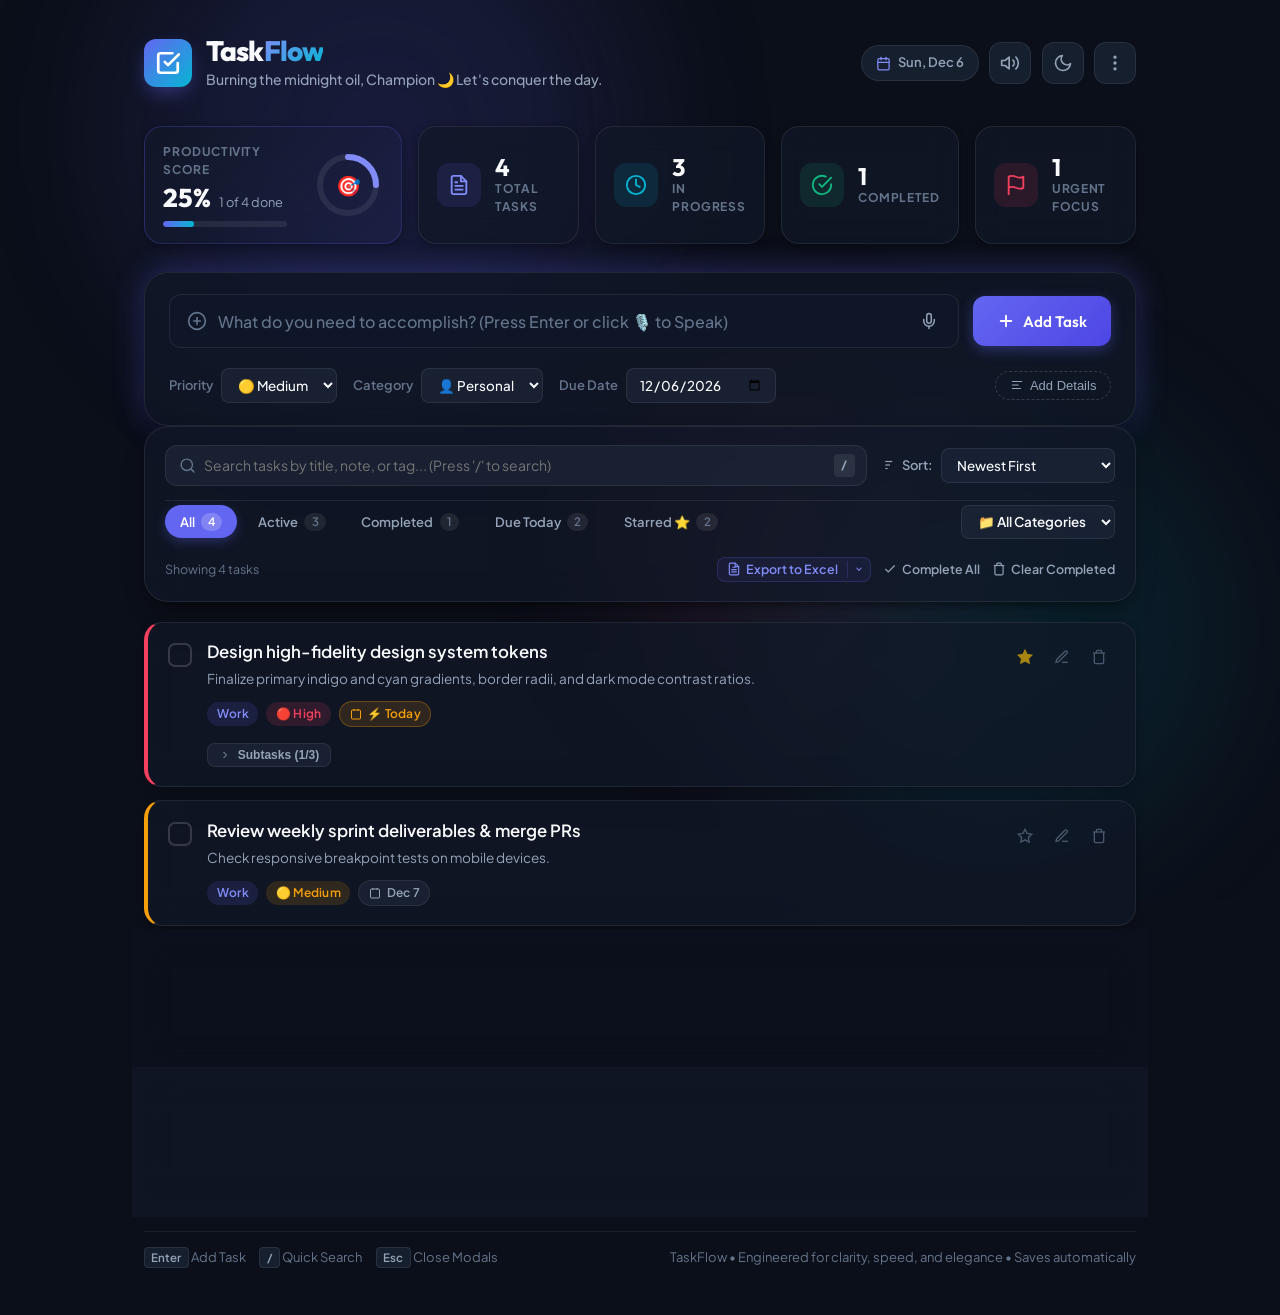
==== commit 4f59c3d9: "Fully Responsive Mobile-First UI/UX Fix" ====
--- a/index.standalone.html
+++ b/index.standalone.html
@@ -2,7 +2,12 @@
 <html lang="en" data-theme="dark">
 <head>
   <meta charset="UTF-8">
-  <meta name="viewport" content="width=device-width, initial-scale=1.0">
+  <meta name="viewport" content="width=device-width, initial-scale=1.0, viewport-fit=cover">
+  <meta name="theme-color" content="#0b0f19" id="meta-theme-color">
+  <meta name="apple-mobile-web-app-capable" content="yes">
+  <meta name="apple-mobile-web-app-status-bar-style" content="black-translucent">
+  <meta name="apple-mobile-web-app-title" content="TaskFlow">
+  <meta name="mobile-web-app-capable" content="yes">
   <meta name="description" content="TaskFlow - A modern, high-performance To-Do and Task Management web application featuring glassmorphism design, priority filters, smart categories, subtasks, and instant local persistence.">
   <meta name="keywords" content="todo list, task manager, productivity app, todo app, task tracker">
   <meta name="author" content="TaskFlow Productivity">
@@ -62,6 +67,13 @@
   --transition-fast: 0.15s cubic-bezier(0.4, 0, 0.2, 1);
   --transition-normal: 0.25s cubic-bezier(0.4, 0, 0.2, 1);
   --transition-bounce: 0.4s cubic-bezier(0.34, 1.56, 0.64, 1);
+
+  /* Mobile & Safe Area Tokens */
+  --safe-top: env(safe-area-inset-top, 0px);
+  --safe-bottom: env(safe-area-inset-bottom, 0px);
+  --safe-left: env(safe-area-inset-left, 0px);
+  --safe-right: env(safe-area-inset-right, 0px);
+  --touch-min-height: 44px;
 }
 
 /* ==========================================================================
@@ -129,6 +141,11 @@
   box-sizing: border-box;
   margin: 0;
   padding: 0;
+  -webkit-tap-highlight-color: transparent;
+}
+
+button, input, select, textarea, a, [role="tab"], .custom-checkbox-btn, .task-action-btn, .subtask-item {
+  touch-action: manipulation;
 }
 
 html {
@@ -1832,63 +1849,455 @@
   50% { opacity: 0.6; }
 }
 
+@keyframes slideUpSheet {
+  from { opacity: 0; transform: translateY(100%); }
+  to { opacity: 1; transform: translateY(0); }
+}
+
+/* Base Sheet Handle & Mobile FAB Defaults */
+.sheet-drag-handle {
+  display: none;
+}
+
+.mobile-add-fab {
+  display: none;
+}
+
 /* Utility Hidden */
 .hidden {
   display: none !important;
 }
 
 /* ==========================================================================
-   Responsive Breakpoints
+   Responsive Design System & Breakpoints
+   Supports Mobile Phones (320px-480px), Phablets & Tablets (481px-1024px),
+   Laptops & Desktops (>1024px)
    ========================================================================== */
-@media (max-width: 900px) {
+
+/* Touch Device Specific Enhancements (No-hover fallback) */
+@media (hover: none) and (pointer: coarse), (pointer: coarse) {
+  .task-actions {
+    opacity: 1 !important;
+  }
+
+  .task-action-btn {
+    width: 36px;
+    height: 36px;
+    background: var(--bg-surface);
+  }
+
+  .custom-checkbox-btn {
+    width: 26px;
+    height: 26px;
+  }
+
+  .subtask-item {
+    min-height: 40px;
+    padding: 0.45rem 0.65rem;
+    cursor: pointer;
+  }
+
+  .subtask-checkbox {
+    width: 20px;
+    height: 20px;
+  }
+}
+
+/* Input Anti-Zoom on Mobile Devices (Prevents iOS auto-zoom on input focus) */
+@media (max-width: 768px) {
+  input[type="text"],
+  input[type="date"],
+  textarea,
+  select,
+  .main-text-input,
+  .form-select,
+  .form-date-input,
+  .modal-text-input,
+  .form-textarea,
+  .subtask-input {
+    font-size: 16px !important;
+  }
+}
+
+/* --- Breakpoint: Laptops & Tablets (max-width: 1024px) --- */
+@media (max-width: 1024px) {
+  .app-container {
+    max-width: 95%;
+    padding: 1.75rem 1.25rem 2.5rem;
+    gap: 1.5rem;
+  }
+
+  .stats-grid {
+    grid-template-columns: 1.4fr 1fr 1fr 1fr 1fr;
+    gap: 0.85rem;
+  }
+
+  .stat-card {
+    padding: 0.85rem 1rem;
+    gap: 0.75rem;
+  }
+
+  .stat-number {
+    font-size: 1.35rem;
+  }
+}
+
+/* --- Breakpoint: Tablet Portrait (max-width: 860px) --- */
+@media (max-width: 860px) {
   .stats-grid {
     grid-template-columns: 1fr 1fr;
-  }
+    gap: 0.85rem;
+  }
+
   .progress-card {
-    grid-column: span 2;
-  }
-}
-
+    grid-column: 1 / -1;
+    padding: 1.15rem 1.35rem;
+  }
+
+  .controls-top-row {
+    flex-wrap: wrap;
+    gap: 0.75rem;
+  }
+
+  .search-box {
+    min-width: 240px;
+  }
+}
+
+/* --- Breakpoint: Mobile Phones & Phablets (max-width: 680px) --- */
 @media (max-width: 680px) {
+  /* Layout & Container */
   .app-container {
-    padding: 1.25rem 1rem 2.5rem;
-  }
-
+    max-width: 100%;
+    padding: 1.15rem 0.95rem calc(2rem + var(--safe-bottom));
+    gap: 1.15rem;
+  }
+
+  /* Optimized Glow Background Orbs for Mobile GPU & Battery */
+  .glow-orb {
+    filter: blur(55px);
+    opacity: 0.65;
+  }
+  .orb-1 { width: 280px; height: 280px; top: -60px; }
+  .orb-2 { width: 260px; height: 260px; bottom: 0; }
+  .orb-3 { width: 220px; height: 220px; top: 45%; }
+
+  /* Header Optimization */
+  .app-header {
+    flex-direction: row;
+    justify-content: space-between;
+    align-items: center;
+    gap: 0.75rem;
+    padding-bottom: 0.25rem;
+  }
+
+  .header-brand {
+    gap: 0.65rem;
+  }
+
+  .brand-logo {
+    width: 40px;
+    height: 40px;
+    border-radius: var(--radius-md);
+  }
+
+  .brand-logo svg {
+    width: 22px;
+    height: 22px;
+  }
+
+  .brand-title {
+    font-size: 1.45rem;
+    line-height: 1.1;
+  }
+
+  .brand-greeting {
+    font-size: 0.8rem;
+    line-height: 1.25;
+    margin-top: 0.1rem;
+    white-space: nowrap;
+    overflow: hidden;
+    text-overflow: ellipsis;
+    max-width: 210px;
+  }
+
+  .header-actions {
+    gap: 0.4rem;
+  }
+
+  .date-badge {
+    padding: 0.4rem 0.65rem;
+    font-size: 0.75rem;
+    gap: 0.35rem;
+  }
+
+  .icon-button {
+    width: 40px;
+    height: 40px;
+    border-radius: var(--radius-md);
+  }
+
+  .dropdown-menu {
+    max-width: calc(100vw - 2rem);
+    right: 0;
+  }
+
+  /* Productivity Dashboard Stats Grid */
   .stats-grid {
     grid-template-columns: 1fr 1fr;
-    gap: 0.75rem;
+    gap: 0.65rem;
   }
 
   .progress-card {
-    grid-column: span 2;
+    grid-column: 1 / -1;
+    padding: 0.95rem 1.1rem;
+    border-radius: var(--radius-lg);
+  }
+
+  .progress-percent {
+    font-size: 1.45rem;
+  }
+
+  .stat-card {
+    padding: 0.75rem 0.8rem;
+    gap: 0.65rem;
+    border-radius: var(--radius-md);
+    min-width: 0;
+  }
+
+  .stat-icon-wrapper {
+    width: 38px;
+    height: 38px;
+    border-radius: var(--radius-sm);
+  }
+
+  .stat-icon-wrapper svg {
+    width: 19px;
+    height: 19px;
+  }
+
+  .stat-number {
+    font-size: 1.25rem;
+    line-height: 1.1;
+  }
+
+  .stat-label {
+    font-size: 0.68rem;
+    letter-spacing: 0.02em;
+    white-space: nowrap;
+    overflow: hidden;
+    text-overflow: ellipsis;
+  }
+
+  /* Task Creator Panel */
+  .task-creator-panel {
+    padding: 1.1rem 1rem;
+    border-radius: var(--radius-lg);
+  }
+
+  .task-form {
+    gap: 0.85rem;
   }
 
   .form-main-row {
     flex-direction: column;
+    gap: 0.75rem;
+    align-items: stretch;
+  }
+
+  .input-wrapper {
+    width: 100%;
+  }
+
+  .main-text-input {
+    height: 48px;
+    padding: 0 3.2rem 0 2.75rem;
+    border-radius: var(--radius-md);
+  }
+
+  .input-icon {
+    left: 0.95rem;
+  }
+
+  .input-voice-btn {
+    right: 0.65rem;
+    width: 36px;
+    height: 36px;
   }
 
   .primary-gradient-btn {
     width: 100%;
+    height: 48px;
+    font-size: 0.98rem;
+    border-radius: var(--radius-md);
+    justify-content: center;
+  }
+
+  /* Form Options 2-Column Responsive Grid */
+  .form-options-bar {
+    display: grid;
+    grid-template-columns: 1fr 1fr;
+    gap: 0.65rem;
+    width: 100%;
+    padding-top: 0;
+  }
+
+  .form-option-group {
+    flex-direction: column;
+    align-items: flex-start;
+    gap: 0.3rem;
+    width: 100%;
+  }
+
+  .option-label {
+    font-size: 0.75rem;
+    font-weight: 600;
+  }
+
+  .custom-select-wrapper,
+  .date-input-wrapper {
+    width: 100%;
+  }
+
+  .form-select,
+  .form-date-input {
+    width: 100%;
+    height: 42px;
+    padding: 0.5rem 0.65rem;
+    border-radius: var(--radius-sm);
+  }
+
+  /* Due Date & Details Toggle Span Full Width */
+  .form-options-bar > .form-option-group:nth-child(3) {
+    grid-column: span 2;
   }
 
   .text-pill-btn {
+    grid-column: span 2;
     margin-left: 0;
     width: 100%;
+    height: 42px;
     justify-content: center;
+    font-size: 0.84rem;
+    border-radius: var(--radius-pill);
+    background: var(--bg-surface);
+  }
+
+  /* Collapsible Advanced Area */
+  .advanced-fields {
+    padding: 0.85rem;
+    gap: 0.65rem;
+    border-radius: var(--radius-md);
+  }
+
+  .subtask-add-row {
+    flex-direction: row;
+    gap: 0.45rem;
+  }
+
+  .subtask-input {
+    height: 40px;
+    padding: 0.45rem 0.65rem;
+  }
+
+  .small-btn {
+    height: 40px;
+    padding: 0 0.85rem;
+    white-space: nowrap;
+  }
+
+  /* Task Feed Section Controls */
+  .feed-controls {
+    padding: 0.95rem;
+    border-radius: var(--radius-lg);
+    gap: 0.75rem;
+    margin-bottom: 1rem;
   }
 
   .controls-top-row {
     flex-direction: column;
     align-items: stretch;
+    gap: 0.75rem;
+  }
+
+  .search-box {
+    width: 100%;
+    min-width: 0;
+  }
+
+  .search-box input {
+    height: 44px;
+    padding-left: 2.5rem;
+    padding-right: 2.4rem;
+    border-radius: var(--radius-md);
+  }
+
+  .keyboard-hint {
+    display: none !important;
+  }
+
+  .clear-input-btn {
+    right: 0.75rem;
+    width: 32px;
+    height: 32px;
+    display: flex;
+    align-items: center;
+    justify-content: center;
+    font-size: 0.95rem;
   }
 
   .sort-selector-group {
+    width: 100%;
+    display: flex;
+    align-items: center;
     justify-content: space-between;
-  }
-
+    gap: 0.5rem;
+  }
+
+  .sort-label {
+    font-size: 0.8rem;
+    white-space: nowrap;
+  }
+
+  .inline-select {
+    flex: 1;
+    height: 42px;
+    width: auto;
+  }
+
+  /* Filters Row: Smooth Horizontal Pill Swiping */
   .filters-pills-row {
     flex-direction: column;
     align-items: stretch;
+    gap: 0.75rem;
+    padding-top: 0.65rem;
+  }
+
+  .filter-status-pills {
+    display: flex;
+    overflow-x: auto;
+    flex-wrap: nowrap;
+    -webkit-overflow-scrolling: touch;
+    scrollbar-width: none;
+    gap: 0.45rem;
+    padding: 0.25rem 0.15rem 0.45rem;
+    margin: 0 -0.5rem;
+    padding-left: 0.5rem;
+    padding-right: 0.5rem;
+    scroll-snap-type: x proximity;
+  }
+
+  .filter-status-pills::-webkit-scrollbar {
+    display: none;
+  }
+
+  .filter-tab {
+    flex-shrink: 0;
+    scroll-snap-align: start;
+    white-space: nowrap;
+    height: 38px;
+    padding: 0 0.85rem;
+    font-size: 0.82rem;
   }
 
   .category-filter-wrapper {
@@ -1897,24 +2306,370 @@
 
   .category-filter-select {
     width: 100%;
-  }
-
-  .task-meta-row, .subtasks-wrapper {
+    height: 42px;
+    font-size: 16px;
+  }
+
+  /* Bulk Actions Toolbar */
+  .bulk-actions-bar {
+    flex-direction: column;
+    align-items: stretch;
+    gap: 0.65rem;
+    padding-top: 0.5rem;
+  }
+
+  .bulk-status-info {
+    text-align: left;
+    font-size: 0.78rem;
+  }
+
+  .bulk-btn-group {
+    display: grid;
+    grid-template-columns: 1.3fr 1fr 1fr;
+    gap: 0.5rem;
+    width: 100%;
+  }
+
+  .export-dropdown-wrapper {
+    width: 100%;
+    justify-content: center;
+    height: 38px;
+  }
+
+  .export-btn {
+    flex: 1;
+    justify-content: center;
+    font-size: 0.78rem;
+    padding: 0 0.4rem;
+  }
+
+  .export-toggle-btn {
+    padding: 0 0.5rem;
+  }
+
+  .export-quick-menu {
+    left: 0;
+    right: auto;
+    min-width: 240px;
+    max-width: calc(100vw - 2rem);
+  }
+
+  #mark-all-done-btn,
+  #clear-completed-btn {
+    height: 38px;
+    justify-content: center;
+    background: var(--bg-surface);
+    border: 1px solid var(--border-subtle);
+    border-radius: var(--radius-sm);
+    font-size: 0.78rem;
+    padding: 0 0.45rem;
+  }
+
+  /* Task Cards & List */
+  .task-item {
+    padding: 0.95rem 1rem;
+    gap: 0.65rem;
+    border-radius: var(--radius-md);
+  }
+
+  .task-row-main {
+    gap: 0.75rem;
+    align-items: flex-start;
+  }
+
+  .custom-checkbox-btn {
+    width: 26px;
+    height: 26px;
+    min-width: 26px;
+    margin-top: 1px;
+    border-radius: 7px;
+  }
+
+  .task-title {
+    font-size: 0.98rem;
+    line-height: 1.38;
+  }
+
+  .task-notes-preview {
+    font-size: 0.82rem;
+    line-height: 1.4;
+    margin-top: 0.25rem;
+  }
+
+  .task-actions {
+    opacity: 1 !important;
+    gap: 0.25rem;
+  }
+
+  .task-action-btn {
+    width: 36px;
+    height: 36px;
+    border-radius: var(--radius-sm);
+  }
+
+  .task-meta-row {
     padding-left: 0;
+    gap: 0.35rem;
+  }
+
+  .badge-pill {
+    font-size: 0.72rem;
+    padding: 0.2rem 0.5rem;
+  }
+
+  .subtasks-wrapper {
+    padding-left: 0;
+    margin-top: 0.15rem;
+  }
+
+  .subtasks-toggle-btn {
+    height: 34px;
+    padding: 0 0.65rem;
+    font-size: 0.75rem;
+  }
+
+  .subtask-item {
+    min-height: 38px;
+    padding: 0.35rem 0.5rem;
+  }
+
+  /* Edit Modal Mobile Bottom Sheet Transformation */
+  .modal-overlay {
+    align-items: flex-end;
+    padding: 0;
+    background: rgba(0, 0, 0, 0.72);
+  }
+
+  .modal-dialog {
+    max-width: 100%;
+    width: 100%;
+    max-height: 90vh;
+    border-bottom-left-radius: 0;
+    border-bottom-right-radius: 0;
+    border-top-left-radius: 24px;
+    border-top-right-radius: 24px;
+    padding: 1.25rem 1.25rem calc(1.25rem + var(--safe-bottom));
+    box-shadow: 0 -10px 40px rgba(0, 0, 0, 0.65);
+    animation: slideUpSheet 0.28s cubic-bezier(0.16, 1, 0.3, 1);
+  }
+
+  .sheet-drag-handle {
+    display: block;
+    width: 44px;
+    height: 5px;
+    background: var(--border-medium);
+    border-radius: 3px;
+    margin: -0.5rem auto 1rem;
+  }
+
+  .modal-header {
+    margin-bottom: 0.95rem;
+    padding-bottom: 0.65rem;
+  }
+
+  .modal-title {
+    font-size: 1.15rem;
   }
 
   .form-row-2 {
-    grid-template-columns: 1fr;
-  }
-
+    grid-template-columns: 1fr 1fr;
+    gap: 0.65rem;
+  }
+
+  .modal-text-input,
+  .modal-body .form-select,
+  .modal-body .form-date-input {
+    height: 42px;
+  }
+
+  .modal-actions {
+    display: flex;
+    gap: 0.65rem;
+    margin-top: 0.75rem;
+    padding-top: 0.85rem;
+  }
+
+  .modal-actions button {
+    flex: 1;
+    height: 46px;
+    font-size: 0.95rem;
+    justify-content: center;
+  }
+
+  /* Toast Notification Full-Width Mobile Banner */
+  .toast-container {
+    bottom: calc(1rem + var(--safe-bottom));
+    left: 1rem;
+    right: 1rem;
+    min-width: 0;
+    max-width: 100%;
+  }
+
+  .toast {
+    min-width: 0;
+    width: 100%;
+    padding: 0.75rem 1rem;
+    font-size: 0.85rem;
+    border-radius: var(--radius-md);
+  }
+
+  /* Floating Action Button (FAB) for Mobile Quick Task Add */
+  .mobile-add-fab {
+    display: flex;
+    position: fixed;
+    bottom: calc(1.25rem + var(--safe-bottom));
+    right: 1.25rem;
+    width: 52px;
+    height: 52px;
+    border-radius: 50%;
+    background: linear-gradient(135deg, var(--primary-500), var(--accent-cyan));
+    color: #ffffff;
+    border: none;
+    box-shadow: 0 6px 20px rgba(99, 102, 241, 0.5);
+    align-items: center;
+    justify-content: center;
+    z-index: 999;
+    cursor: pointer;
+    transition: transform var(--transition-bounce), opacity var(--transition-fast);
+  }
+
+  .mobile-add-fab:active {
+    transform: scale(0.92);
+  }
+
+  .mobile-add-fab svg {
+    width: 24px;
+    height: 24px;
+  }
+
+  .mobile-add-fab.hidden-fab {
+    opacity: 0;
+    pointer-events: none;
+    transform: scale(0.75) translateY(20px);
+  }
+
+  /* Footer on Mobile */
   .app-footer {
     flex-direction: column;
     align-items: center;
     text-align: center;
-  }
-}
-
-</style>
+    gap: 0.65rem;
+    padding-bottom: max(1rem, var(--safe-bottom));
+  }
+
+  .footer-shortcuts {
+    display: none !important;
+  }
+
+  .footer-credit {
+    font-size: 0.75rem;
+    line-height: 1.4;
+  }
+}
+
+/* --- Breakpoint: Small Mobile Screens (max-width: 480px) --- */
+@media (max-width: 480px) {
+  .brand-greeting {
+    display: none;
+  }
+
+  .date-badge span {
+    font-size: 0.72rem;
+  }
+
+  .stats-grid {
+    gap: 0.55rem;
+  }
+
+  .stat-card {
+    padding: 0.7rem 0.65rem;
+    gap: 0.5rem;
+  }
+
+  .stat-icon-wrapper {
+    width: 36px;
+    height: 36px;
+  }
+
+  .stat-number {
+    font-size: 1.18rem;
+  }
+
+  .stat-label {
+    font-size: 0.66rem;
+  }
+
+  .bulk-btn-group {
+    grid-template-columns: 1fr;
+  }
+
+  .form-row-2 {
+    grid-template-columns: 1fr;
+  }
+
+  .subtask-add-row {
+    flex-direction: column;
+  }
+
+  .small-btn {
+    width: 100%;
+    justify-content: center;
+  }
+}
+
+/* --- Breakpoint: Ultra-compact Mobile (max-width: 360px) --- */
+@media (max-width: 360px) {
+  .app-container {
+    padding: 0.85rem 0.6rem calc(1.75rem + var(--safe-bottom));
+  }
+
+  .brand-title {
+    font-size: 1.25rem;
+  }
+
+  .date-badge {
+    padding: 0.35rem 0.55rem;
+  }
+
+  .icon-button {
+    width: 36px;
+    height: 36px;
+  }
+
+  .stats-grid {
+    gap: 0.45rem;
+  }
+
+  .stat-card {
+    padding: 0.6rem 0.5rem;
+    gap: 0.45rem;
+  }
+
+  .stat-icon-wrapper {
+    width: 32px;
+    height: 32px;
+  }
+
+  .stat-icon-wrapper svg {
+    width: 16px;
+    height: 16px;
+  }
+
+  .stat-number {
+    font-size: 1.1rem;
+  }
+
+  .task-actions {
+    gap: 0.15rem;
+  }
+
+  .task-action-btn {
+    width: 32px;
+    height: 32px;
+  }
+}
+
+  </style>
 </head>
 <body>
   <!-- Canvas for celebratory particle confetti -->
@@ -2375,6 +3130,7 @@
   <!-- Edit Task Modal -->
   <div id="edit-modal" class="modal-overlay hidden" role="dialog" aria-modal="true" aria-labelledby="edit-modal-title">
     <div class="modal-dialog glass-card">
+      <div class="sheet-drag-handle" aria-hidden="true"></div>
       <div class="modal-header">
         <h3 id="edit-modal-title" class="modal-title">Edit Task Details</h3>
         <button id="close-modal-btn" class="icon-button close-btn" aria-label="Close dialog">✕</button>
@@ -2450,6 +3206,14 @@
 
   <!-- Toast Notification System -->
   <div id="toast-container" class="toast-container" aria-live="assertive"></div>
+
+  <!-- Floating Action Button for Mobile Quick Task Add -->
+  <button id="mobile-add-fab" class="mobile-add-fab hidden-fab" aria-label="Add New Task" title="Create New Task">
+    <svg viewBox="0 0 24 24" fill="none" stroke="currentColor" stroke-width="2.5" stroke-linecap="round" stroke-linejoin="round">
+      <line x1="12" y1="5" x2="12" y2="19"></line>
+      <line x1="5" y1="12" x2="19" y2="12"></line>
+    </svg>
+  </button>
 
   <script>
 /**
@@ -2608,6 +3372,8 @@
   const markAllDoneBtn = document.getElementById('mark-all-done-btn');
   const clearCompletedBtn = document.getElementById('clear-completed-btn');
   const emptyAddBtn = document.getElementById('empty-add-btn');
+  const mobileAddFab = document.getElementById('mobile-add-fab');
+  const metaThemeColor = document.getElementById('meta-theme-color');
 
   // Edit Modal Elements
   const editModal = document.getElementById('edit-modal');
@@ -2843,6 +3609,9 @@
     try {
       localStorage.setItem('taskflow_theme', theme);
     } catch {}
+    if (metaThemeColor) {
+      metaThemeColor.setAttribute('content', theme === 'dark' ? '#0b0f19' : '#f1f5f9');
+    }
     if (theme === 'dark') {
       themeIconSun.classList.add('hidden');
       themeIconMoon.classList.remove('hidden');
@@ -4525,6 +5294,41 @@
   themeToggleBtn.addEventListener('click', toggleTheme);
   soundToggleBtn.addEventListener('click', toggleSound);
 
+  // --- Mobile Quick Add FAB Handling ---
+  if (mobileAddFab) {
+    mobileAddFab.addEventListener('click', () => {
+      if (newTaskForm) {
+        newTaskForm.scrollIntoView({ behavior: 'smooth', block: 'center' });
+        setTimeout(() => {
+          if (taskTitleInput) taskTitleInput.focus();
+        }, 320);
+      }
+    });
+
+    if ('IntersectionObserver' in window && newTaskForm) {
+      const fabObserver = new IntersectionObserver((entries) => {
+        entries.forEach(entry => {
+          if (entry.isIntersecting) {
+            mobileAddFab.classList.add('hidden-fab');
+          } else {
+            mobileAddFab.classList.remove('hidden-fab');
+          }
+        });
+      }, { threshold: 0.15 });
+      fabObserver.observe(newTaskForm);
+    } else {
+      window.addEventListener('scroll', () => {
+        if (!newTaskForm) return;
+        const rect = newTaskForm.getBoundingClientRect();
+        if (rect.bottom < 60) {
+          mobileAddFab.classList.remove('hidden-fab');
+        } else {
+          mobileAddFab.classList.add('hidden-fab');
+        }
+      }, { passive: true });
+    }
+  }
+
   // --- Initialization ---
   loadPersistedData();
   updateGreetingAndDate();
